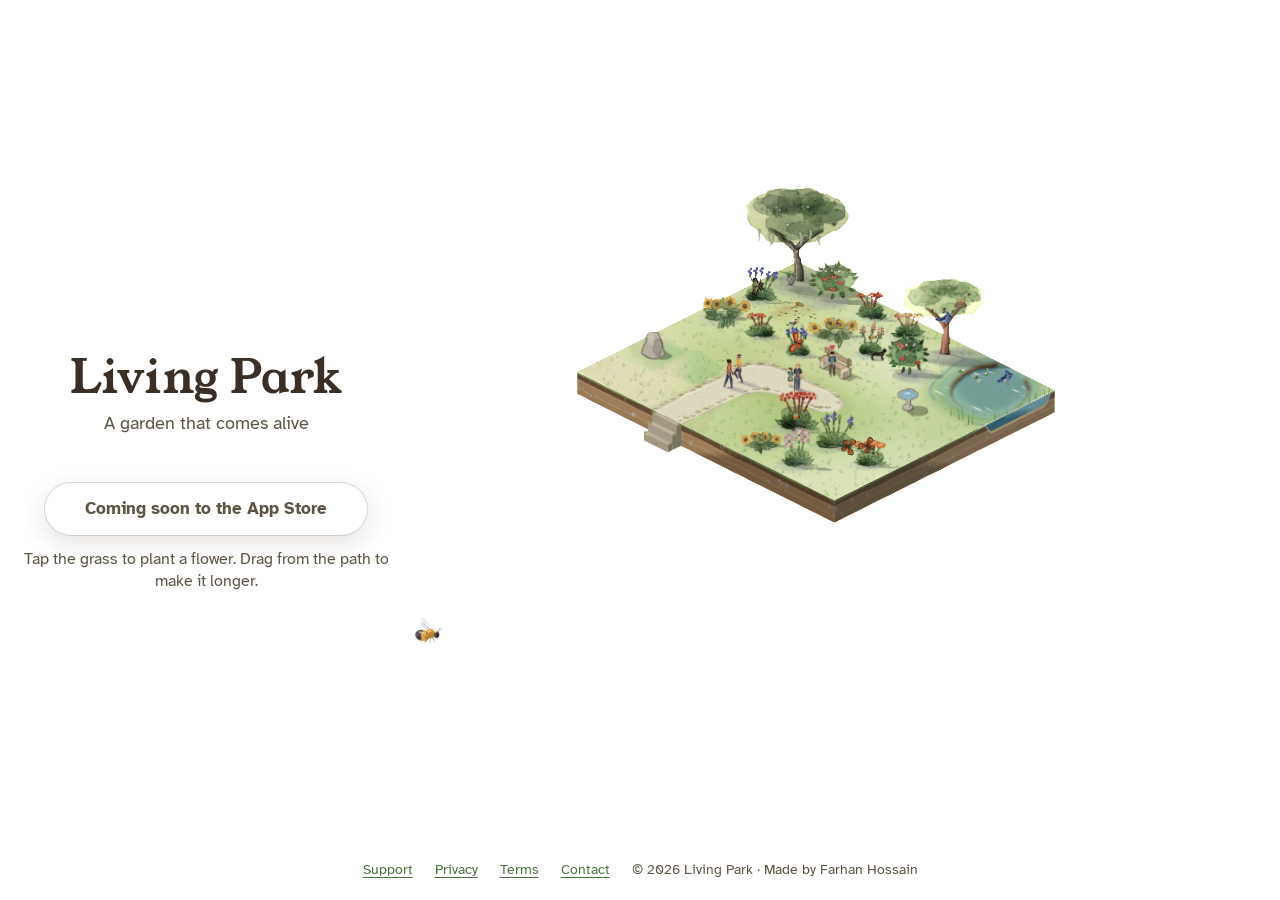
==== index.html @ 4be5c209 "Living Park site: the living title garden, support, privacy and terms The home page is the game's ow" ====
<!doctype html>
<html lang="en">
  <head>
    <meta charset="utf-8" />
    <meta name="viewport" content="width=device-width, initial-scale=1, viewport-fit=cover, user-scalable=no" />
    <meta name="theme-color" content="#FFFFFF" />
    <meta name="color-scheme" content="light" />
    <title>Living Park</title>
    <meta name="description" content="A calm watercolour garden you build and watch come alive. Plant native flowers, give bees a home, and birds, butterflies and people find your park." />
    <style>
      /* Fonts are bundled with the app so it works offline. Both are SIL Open Font License. */
      @font-face {
        font-family: 'Young Serif';
        src: url('./fonts/YoungSerif-Regular.woff2') format('woff2');
        font-weight: 400;
        font-display: block;
      }
      @font-face {
        font-family: 'Atkinson Hyperlegible';
        src: url('./fonts/AtkinsonHyperlegible-Regular.woff2') format('woff2');
        font-weight: 400;
        font-display: block;
      }
      @font-face {
        font-family: 'Atkinson Hyperlegible';
        src: url('./fonts/AtkinsonHyperlegible-Bold.woff2') format('woff2');
        font-weight: 700;
        font-display: block;
      }
      html, body { margin: 0; background: #FFFFFF; }
    </style>
    <script type="module" crossorigin src="./assets/index-B6TNpZ3j.js"></script>
    <link rel="stylesheet" crossorigin href="./assets/index-CTS4AH2I.css">
  <link rel="icon" href="assets/favicon.png" />
    <link rel="apple-touch-icon" href="assets/apple-touch-icon.png" />
    <link rel="canonical" href="https://livingpark.app/" />
    <meta property="og:title" content="Living Park" />
    <meta property="og:description" content="A calm watercolour garden you build and watch come alive." />
    <meta property="og:image" content="https://livingpark.app/assets/icon-512.png" />
    </head>
  <body>
    <div id="app">
      <header id="topbar"></header>
      <div id="row2">
        <button id="ribbon" type="button" aria-label="Goals"></button>
      </div>
      <main id="stage">
        <div id="board"></div>
        <div id="overlay" aria-hidden="true"></div>
      </main>
      <div id="note" role="status" aria-live="polite"></div>
      <nav id="tray" aria-label="Things to place">
        <button id="tray-fold" type="button" aria-label="Hide the tray"></button>
        <div id="tray-body"></div>
      </nav>
      <button id="bar-tab" class="fold-tab" type="button"></button>
      <button id="tray-tab" class="fold-tab" type="button"></button>
    </div>
    <div id="layer"></div>
  </body>
</html>
---- assets/index-CTS4AH2I.css ----
:root{--ts: 1;--ts-tight: 1;--ts-tray: 1;--tray-h: calc(116px + 46px * var(--ts-tray));--page: #F3ECDC;--card: #FBF7EE;--text: #2A2820;--muted: #5C5544;--line: #DCCFB5;--ink: #3A2F25;--good: #C98A12;--help: #A8434F;--info: #4A7240;--accent: #4A7240;--accent-soft: #E6E7CB;--coin: #D9A12B;--paper-tile: none;--display: "Young Serif", Georgia, serif;--body: "Atkinson Hyperlegible", system-ui, sans-serif;--safe-top: env(safe-area-inset-top, 0px);--safe-bottom: env(safe-area-inset-bottom, 0px);--safe-left: env(safe-area-inset-left, 0px);--safe-right: env(safe-area-inset-right, 0px);--tile: 40px;--park-top: calc(var(--safe-top) + 92px);--park-bottom: calc(var(--tray-h) + var(--safe-bottom));--park-left: var(--safe-left);--park-right: var(--safe-right)}body.tray-folded{--park-bottom: calc(max(var(--safe-bottom), 20px) + 56px) }*{box-sizing:border-box;-webkit-tap-highlight-color:transparent}html,body{height:100%;overflow:hidden;overscroll-behavior:none;background:var(--page) var(--paper-tile) repeat;color:var(--text);font-family:var(--body);font-size:calc(15px * var(--ts));line-height:1.35;-webkit-user-select:none;user-select:none;-webkit-text-size-adjust:100%}button{font:inherit;color:inherit;background:none;border:0;padding:0;cursor:pointer}button:focus-visible,a:focus-visible{outline:3px solid var(--accent);outline-offset:2px;border-radius:10px}body:not(.keys) :focus-visible{outline:none}body:not(.keys) .splash-begin:focus-visible{box-shadow:inset 0 0 0 1.25px #3a2f2566}#app{height:100%;display:flex;flex-direction:column;padding-top:var(--safe-top);pointer-events:none}#topbar,#row2,#tray{position:relative;z-index:1;pointer-events:auto}#row2{pointer-events:none}#row2>*{pointer-events:auto}#note{z-index:2}:where(#topbar *){transition:color 1.6s ease}body.dim-sky #topbar{--text: #F6F0E0;--muted: #DCD4C0;--accent: #B5D296;color:var(--text);text-shadow:0 1px 8px rgba(18,22,46,.6)}body.dim-sky #topbar svg{filter:drop-shadow(0 1px 4px rgba(18,22,46,.55))}body.dim-sky #topbar .season-bar{background:#ffffff29;box-shadow:inset 0 0 0 .75px #ffffff80}body.dim-sky #topbar .season-bar span{background:linear-gradient(180deg,#cfe3b5,#a6c886)}#topbar{flex:0 0 48px;height:48px;display:flex;align-items:center;gap:4px;padding:0 10px 0 2px}.icon-btn{width:44px;height:44px;flex:0 0 44px;display:grid;place-items:center;border-radius:12px;color:var(--text)}.icon-btn svg{width:22px;height:22px}.menu-btn{position:relative}.menu-btn .badge{position:absolute;top:9px;right:9px;width:9px;height:9px;border-radius:50%;background:var(--good);display:none}.menu-btn.has-news .badge{display:block}.title-block{flex:1 1 auto;min-width:0;min-height:44px;display:flex;flex-direction:column;justify-content:center;align-items:stretch;gap:1px;padding:0 6px;border-radius:10px;text-align:left}.title-block .place-name{display:block}.title-block .place-name:after{content:" ▾";font-size:calc(11px * var(--ts-tight));color:var(--muted)}.speeds,.purse{--text: #2A2820;--muted: #5C5544;--accent: #4A7240;flex:0 0 auto;display:flex;align-items:center;height:36px;border-radius:18px;color:var(--text);text-shadow:none;background:var(--card) var(--paper-tile) repeat;box-shadow:0 0 0 1px #3a2f2524,0 2px 8px #46341e14}body.dim-sky #topbar :is(.speeds,.purse) svg{filter:none}.purse{gap:2px;padding:0 2px 0 9px}.life-chip{flex:0 0 auto;position:relative;display:flex;align-items:center;gap:3px;height:36px;min-width:40px;padding:0 9px 0 6px;border-radius:18px;font-weight:700;font-size:calc(15px * var(--ts-tight));font-variant-numeric:tabular-nums}.life-chip:before{content:"";position:absolute;inset:-4px 0}.life-chip svg{width:15px;height:15px;color:var(--accent)}.life-chip i{position:absolute;left:6px;bottom:6px;height:2px;max-width:calc(100% - 15px);border-radius:1px;background:var(--accent);transition:width .4s}.life-chip span{display:inline-block}#lens-bar{position:fixed;left:calc(var(--park-left) + 12px);right:calc(var(--park-right) + 12px);bottom:calc(var(--park-bottom) + 8px);z-index:2;padding:8px 8px 8px 10px;border-radius:14px;background:#fbf7eef5 var(--paper-tile) repeat;box-shadow:0 0 0 1px #3a2f2529,0 4px 14px #46341e1f;pointer-events:auto}#lens-bar[hidden]{display:none}#lens-bar p{margin:6px 2px 0;font-size:calc(14px * var(--ts))}.lens-chips{display:flex;align-items:center;gap:6px}.lens-chip{min-height:36px;padding:0 12px;border-radius:18px;font-weight:700;font-size:calc(14.5px * var(--ts));box-shadow:inset 0 0 0 1px #3a2f252e;position:relative}.lens-chip:before{content:"";position:absolute;inset:-4px 0}.lens-chip[aria-checked=true].bees{background:#6fae4a;color:#10200a}.lens-chip[aria-checked=true].water{background:#9cc4e6;color:#0e2238}.lens-chip[aria-checked=true].shelter{background:#e9c26a;color:#2e1f04}.lens-close{margin-left:auto;width:36px;height:36px;flex:0 0 36px;position:relative}.lens-close:before{content:"";position:absolute;inset:-4px}.lens-close svg{width:16px;height:16px}.place-name{font-family:var(--display);font-size:calc(14px * var(--ts-tight));letter-spacing:-.01em;line-height:1.15;white-space:nowrap;overflow:hidden;text-overflow:ellipsis}.season-line{display:flex;align-items:center;gap:6px;font-size:calc(13.5px * var(--ts-tight));color:var(--muted);white-space:nowrap}.season-bar{flex:1 1 auto;max-width:64px;height:5px;border-radius:3px;background:#3a2f251a;box-shadow:inset 0 0 0 .75px #3a2f2559;overflow:hidden}.season-bar span{display:block;height:100%;width:100%;transform-origin:left center;transform:scaleX(0);border-radius:3px;background:linear-gradient(180deg,#7FA066,var(--accent))}.coins{flex:0 0 auto;display:flex;align-items:center;gap:4px;padding-right:4px;font-weight:700;font-size:calc(15px * var(--ts-tight));font-variant-numeric:tabular-nums}.coin{width:16px;height:16px;border-radius:50% 47% 52% 49%;background:radial-gradient(circle at 36% 34%,#F6DC8E 0 24%,var(--coin) 34% 60%,#A97512 78%);box-shadow:inset 0 0 0 .75px #5a3c0a73;flex:0 0 auto}#row2{flex:0 0 44px;display:flex;align-items:center;gap:6px;margin:0 10px}.speeds{gap:0;padding:0 2px;margin-left:auto}.speeds .icon-btn{width:38px;height:36px;flex:0 0 38px;border-radius:18px;color:var(--muted);position:relative}.speeds .icon-btn:before{content:"";position:absolute;inset:-4px 0}.speeds .icon-btn svg{width:15px;height:15px}.speeds .icon-btn[aria-pressed=true]{background:var(--pool) center / 100% 120% no-repeat;color:var(--accent)}.watch-btn{flex:0 0 40px;width:40px;height:36px;display:grid;place-items:center;border-radius:18px;color:#5a4206;background:#f6e7b8 var(--paper-tile) repeat;box-shadow:0 0 0 1px #9a701273,0 3px 10px #46341e1a;position:relative}.watch-btn:before{content:"";position:absolute;inset:-4px -2px}.watch-btn[hidden]{display:none}.watch-btn svg{width:16px;height:16px}.welcome-layer{position:fixed;inset:0;display:grid;place-items:center;padding:20px;z-index:20}.welcome-layer .backdrop{position:absolute;inset:0;background:#3a2f2559}.welcome{position:relative;width:min(340px,100%);padding:22px 22px 18px;text-align:center;background:var(--card) var(--paper-tile) repeat;border-radius:22px;box-shadow:0 0 0 1.25px #3a2f2580,0 0 0 6px var(--card),0 0 0 6.75px #3a2f254d,0 12px 40px #46341e4d;animation:card-up .26s cubic-bezier(.32,.72,0,1)}.welcome .skip{position:absolute;top:4px;right:6px;min-height:44px;min-width:44px;padding:0 12px;color:var(--muted);font-weight:700;font-size:calc(14.5px * var(--ts))}.welcome-pics{display:flex;justify-content:center;gap:10px;margin:10px 0 14px}.welcome-pic{width:76px;height:76px;display:grid;place-items:center;background:var(--accent-soft);border-radius:48% 52% 46% 54%/54% 46%}.welcome-pic img{width:62px;height:62px}.welcome h2{margin:0 0 6px;font-family:var(--display);font-weight:400;font-size:calc(24px * var(--ts))}.welcome p{margin:0 4px 16px;font-size:calc(16.5px * var(--ts));line-height:1.4}.welcome-dots{display:flex;justify-content:center;gap:6px;margin-bottom:14px}.welcome-dots i{width:7px;height:7px;border-radius:50%;background:#3a2f2533}.welcome-dots i.on{background:var(--accent)}.welcome .next{width:100%;min-height:48px;font-size:calc(17px * var(--ts))}body.looking #note,body.lens-open #note{opacity:0!important}.closing .sheet,.look-card.closing,.closing .welcome{animation:card-down .18s cubic-bezier(.25,.8,.4,1) forwards}.closing .backdrop,.closing.welcome-layer .backdrop{animation:fade-away .18s ease-out forwards}@keyframes card-down{to{opacity:0;transform:translateY(18px)}}@keyframes fade-away{to{opacity:0}}.welcome-layer .backdrop{animation:fade-in .3s ease-out}body.calm .closing .sheet,body.calm .look-card.closing,body.calm .closing .welcome{animation:fade-away .2s forwards}.pack-pop{width:min(380px,100%)}.pack-pop .packs{margin:4px 0 6px}.pack-pop .pack{text-align:left;cursor:pointer;transition:transform .18s cubic-bezier(.2,.8,.2,1),box-shadow .18s ease,opacity .18s ease}.pack-pop .pack{animation:pack-wake .45s ease-in}@keyframes pack-wake{0%{opacity:.6}}.pack-layer.taken .pack[aria-pressed=false]{opacity:.4}.pack-layer .pack[aria-pressed=true]{box-shadow:0 0 0 3px var(--accent),0 6px 20px #4a724040;transform:translateY(-4px) scale(1.03)}.pack-pop .later{position:static;margin-top:4px}.goal-stamp{position:fixed;inset:0;display:grid;place-items:center;pointer-events:none!important;z-index:9}.stamp-ring{width:168px;height:168px;border-radius:50%;display:flex;flex-direction:column;align-items:center;justify-content:center;gap:2px;padding:18px;text-align:center;color:#a8434f;background:#fbf7eed1;box-shadow:inset 0 0 0 3px #a8434fcc,inset 0 0 0 7px #fbf7eed1,inset 0 0 0 8.5px #a8434f8c,0 8px 26px #46341e2e;transform:rotate(-8deg);animation:stamp-in .5s cubic-bezier(.2,1.4,.4,1) both}.stamp-ring b{font-family:var(--display);font-weight:400;font-size:calc(22px * var(--ts-tight));letter-spacing:.02em}.stamp-name{font-size:calc(14px * var(--ts-tight));font-weight:700;color:var(--text);line-height:1.2}.stamp-leaf svg{width:22px;height:22px}.goal-stamp.closing .stamp-ring{animation:stamp-out .24s ease-in forwards}@keyframes stamp-in{0%{opacity:0;transform:rotate(-8deg) scale(1.6)}60%{opacity:1}}@keyframes stamp-out{to{opacity:0;transform:rotate(-8deg) translateY(-14px) scale(.96)}}body.calm .stamp-ring{animation:fade-in .3s both}#undo{position:fixed;right:calc(var(--park-right) + 12px);bottom:calc(var(--park-bottom) + 62px);z-index:3;display:flex;align-items:center;gap:6px;min-height:40px;padding:0 14px 0 11px;border-radius:20px;font-size:calc(14.5px * var(--ts-tight));font-weight:700;color:var(--text);background:var(--card) var(--paper-tile) repeat;box-shadow:0 0 0 1px #3a2f2533,0 4px 14px #46341e24;opacity:0;visibility:hidden;transform:translateY(6px);pointer-events:none;transition:opacity .18s ease-out,transform .22s cubic-bezier(.2,.8,.2,1),visibility 0s linear .22s}#undo svg{width:17px;height:17px;color:var(--accent)}#undo:before{content:"";position:absolute;inset:-2px 0}#undo.on{opacity:1;visibility:visible;transform:none;pointer-events:auto;transition:opacity .18s ease-out,transform .22s cubic-bezier(.2,.8,.2,1),bottom .25s cubic-bezier(.2,.8,.2,1)}body.painting #undo,body.coaching:not(.coach-tools) #undo{display:none}body.lens-open #undo{bottom:calc(var(--park-bottom) + var(--lens-h, 80px) + 16px)}body.looking #undo.on{opacity:0;pointer-events:none}body.calm #undo.on{transition:opacity .18s ease-out}#park-access{position:fixed;inset:0;z-index:0;pointer-events:none}.tile-access{position:absolute;left:0;top:0;padding:0;border:0;background:none;opacity:0;pointer-events:none}#park-access.on .tile-access{pointer-events:auto}#splash{position:fixed;inset:0;z-index:40;overflow:hidden;touch-action:none;-webkit-user-select:none;user-select:none}.splash-veil{position:absolute;inset:0;background:#f8f1e2;transition:opacity 1.4s ease .15s}#splash.ready .splash-veil{opacity:0}.splash-title{position:absolute;left:0;right:0;text-align:center;color:#3a2f25;opacity:0;transform:translateY(6px);transition:opacity .9s ease,transform 1.1s cubic-bezier(.2,.8,.2,1);pointer-events:none}#splash.shown .splash-title{opacity:1;transform:none}.splash-title h1{margin:0;font-family:var(--display);font-weight:400;font-size:var(--name);line-height:1.1;letter-spacing:.005em;text-shadow:0 0 22px rgba(248,241,226,.95),0 0 6px rgba(248,241,226,.8)}.splash-title p{margin:calc(var(--sub) * .55) 0 0;font-family:var(--body);font-size:var(--sub);line-height:1.2;color:#5c5544;text-shadow:0 0 14px rgba(248,241,226,.95),0 0 4px rgba(248,241,226,.9)}.splash-begin{position:absolute;left:50%;white-space:nowrap;min-width:168px;min-height:52px;padding:0 40px;border-radius:26px;background:#fbf7eef0;box-shadow:0 0 0 1px #3a2f2529,0 8px 22px #46341e29;font-family:var(--body);font-weight:700;font-size:17px;color:#2a2820;opacity:0;transform:translate(-50%,8px);pointer-events:none;transition:opacity .7s ease .6s,transform .9s cubic-bezier(.2,.8,.2,1) .6s}.splash-begin.on{opacity:1;transform:translate(-50%);pointer-events:auto}.splash-begin:active{background:var(--accent-soft)}#splash.leaving{pointer-events:none}html.site,body.site,#splash.site .splash-veil{background:#fff}#splash.site .splash-title h1{text-shadow:0 0 22px rgba(255,255,255,.95),0 0 6px rgba(255,255,255,.8)}#splash.site .splash-title p,#splash.site .site-try{text-shadow:0 0 12px rgba(255,255,255,.95)}#splash.site .splash-begin{background:#fff;box-shadow:0 0 0 1px #3a2f2529,0 8px 24px #46341e24}.site-try{position:absolute;margin:0;text-align:center;font-family:var(--body);font-size:16px;color:#5c5544;text-shadow:0 0 12px rgba(248,241,226,.95);opacity:0;transition:opacity .9s ease 1.2s;pointer-events:none}#splash.ready .site-try{opacity:1}#splash .site-try.done{opacity:0;transition:opacity 1.2s ease}#splash.site .splash-begin[aria-disabled=true]{cursor:default;color:#5c5544}.site-foot{position:absolute;left:0;right:0;bottom:0;display:flex;justify-content:center;flex-wrap:wrap;gap:6px 22px;padding:10px 16px calc(14px + env(safe-area-inset-bottom,0px));font-family:var(--body);font-size:14px;color:#5c5544;opacity:0;transition:opacity .9s ease .8s}#splash.ready .site-foot{opacity:1}.site-foot a{color:#4a7240;text-underline-offset:3px;min-height:32px;display:inline-flex;align-items:center}.site-foot span{display:inline-flex;align-items:center;min-height:32px}.page-life{position:absolute;inset:0;pointer-events:none;overflow:hidden;z-index:3}.page-bee,.page-bird{position:absolute;left:0;top:0;will-change:transform}.page-bee img,.page-bird img{position:absolute;left:0;top:0}.page-bee .wings{animation:bee-buzz .05s steps(2) infinite alternate;transform-origin:50% 55%}@keyframes bee-buzz{0%{opacity:.95;transform:scaleY(1)}to{opacity:.55;transform:scaleY(.55)}}.page-bird .legs{transition:opacity .2s ease}.flower-bed{position:absolute;pointer-events:none}.flower-bed .bed-flower{position:absolute;pointer-events:none;opacity:0;transform:translateY(var(--rise)) rotate(var(--lean));animation:bed-rise .7s cubic-bezier(.2,.8,.25,1) forwards,bed-sway 3.2s ease-in-out infinite alternate}.flower-bed.folding .bed-flower{animation:bed-sink .5s ease-in forwards;animation-delay:0s!important}@keyframes bed-rise{0%{opacity:0;transform:translateY(var(--rise)) rotate(var(--lean))}35%{opacity:1}to{opacity:1;transform:translateY(0) rotate(var(--lean))}}@keyframes bed-sway{0%{rotate:-1.5deg}to{rotate:1.5deg}}@keyframes bed-sink{0%{opacity:1;transform:translateY(0) rotate(var(--lean))}to{opacity:0;transform:translateY(var(--rise)) rotate(var(--lean))}}#splash.leaving .splash-title,#splash.leaving .splash-begin{opacity:0;transform:translateY(-12px);transition:opacity .5s ease,transform .7s ease}#splash.leaving .splash-begin{transform:translate(-50%,-12px)}#splash.calm *,#splash.leaving.calm *{transform:none!important;transition:opacity .4s ease!important}.splash-begin:focus-visible{outline:none;box-shadow:inset 0 0 0 1.25px #3a2f2566,0 0 0 3px var(--accent-soft)}body.titling #topbar,body.titling #row2,body.titling #tray,body.titling #note,body.titling .fold-tab,body.titling #lens-bar,body.titling #undo{visibility:hidden}body.opening #topbar,body.opening #row2{opacity:0;transform:translateY(-10px)}body.opening #tray{opacity:0;transform:translateY(24px)}body.opening #note{opacity:0}body.opened #topbar,body.opened #row2,body.opened #tray{transition:opacity .5s ease-out,transform .6s cubic-bezier(.2,.8,.2,1)}.coach{position:fixed;left:calc(var(--park-left) + 12px);right:calc(var(--park-right) + 12px);bottom:calc(var(--park-bottom) + 10px);max-width:460px;margin:0 auto;z-index:12;padding:10px 14px 12px;background:var(--card) var(--paper-tile) repeat;border-radius:16px;box-shadow:0 0 0 1.25px #3a2f2573,0 0 0 5px var(--card),0 0 0 5.75px #3a2f2538,0 8px 26px #46341e38}.coach.coach-pop{animation:coach-pop .32s ease-out}@keyframes coach-pop{0%{transform:translateY(8px) scale(.97);opacity:.4}to{transform:none;opacity:1}}.coach-top{display:flex;align-items:center;justify-content:space-between;margin-bottom:2px}.coach-parts{display:flex;align-items:center;gap:5px;min-height:16px}.coach-parts i{width:7px;height:7px;border-radius:50%;background:#3a2f2533;transition:background .3s ease}.coach-parts i.on{background:var(--accent)}.coach-skip{position:relative;min-height:32px;min-width:44px;margin:-6px -8px -6px 0;padding:0 8px;font-size:calc(14.5px * var(--ts));font-weight:700;color:var(--muted)}.coach-skip:before{content:"";position:absolute;inset:-6px 0}.coach-text{margin:0;font-size:calc(16.5px * var(--ts));line-height:1.35;color:var(--text)}.coach-next{width:100%;margin-top:10px;min-height:44px;font-size:calc(16px * var(--ts))}.coach-next[hidden]{display:none}.coach-next.waiting{visibility:hidden}body.coaching #note{opacity:0!important}.coach-ring,.coach-arrow{position:fixed;left:0;top:0;z-index:11;pointer-events:none!important}.coach-ring{border-radius:14px;box-shadow:0 0 0 3px var(--coin),0 0 0 7px #d9a12b47;animation:coach-glow 1.4s ease-in-out infinite;transition:transform .3s cubic-bezier(.2,.8,.2,1),width .3s cubic-bezier(.2,.8,.2,1),height .3s cubic-bezier(.2,.8,.2,1),border-radius .3s cubic-bezier(.2,.8,.2,1)}.coach-arrow{transition:transform .3s cubic-bezier(.2,.8,.2,1)}.coach-ring.tracking,.coach-arrow.tracking{transition:none}.coach-ring.round{border-radius:50%;background:#ffecaa47}.coach-ring[hidden],.coach-arrow[hidden]{display:none}.coach-arrow{width:28px;height:30px}.coach-arrow svg{width:28px;height:30px;fill:var(--coin);stroke:#7a5410;stroke-width:1.2;stroke-linejoin:round;animation:coach-bob 1s ease-in-out infinite}@keyframes coach-glow{50%{box-shadow:0 0 0 3px var(--coin),0 0 0 11px #d9a12b1f}}@keyframes coach-bob{50%{transform:translateY(-6px)}}body.calm .coach-ring,body.calm .coach-arrow svg,body.calm .coach.coach-pop{animation:none}#ribbon{flex:0 1 auto;min-width:0;width:max-content;max-width:100%;height:44px;border:solid transparent;border-width:4px 0;margin:0;padding:0 14px 0 9px;display:flex;align-items:center;gap:8px;position:relative;isolation:isolate;background:none;font-size:calc(14.5px * var(--ts-tight));text-align:left}#ribbon:before{content:"";position:absolute;inset:0;z-index:-1;border-radius:18px;background:var(--card) var(--paper-tile) repeat;box-shadow:0 0 0 1px #3a2f2524,0 3px 12px #46341e1f}#ribbon[hidden]{display:flex;visibility:hidden}.ribbon-kind{flex:0 0 22px;height:22px;display:grid;place-items:center;color:var(--accent)}#ribbon .ribbon-kind{margin:0;padding:0;background:none;box-shadow:none;border-radius:0}.ribbon-kind.weed,.ribbon-kind.weather{color:var(--help)}.ribbon-kind.event{color:var(--coin)}.ribbon-kind svg{width:17px;height:17px}.ribbon-text{flex:1 1 auto;min-width:0;white-space:nowrap;overflow:hidden;text-overflow:ellipsis}.ribbon-text b{color:var(--accent);margin-right:2px}.ribbon-text.tight b{display:none}.ribbon-text.tighter{font-size:.9em;letter-spacing:-.01em}.ribbon-text.two-lines{white-space:normal;font-size:.87em;line-height:1.08;text-overflow:clip}.ribbon-count{flex:0 0 auto;color:var(--muted);font-weight:700;font-variant-numeric:tabular-nums;display:flex;align-items:center;gap:3px;transform-origin:right center}.ribbon-count .coin{width:11px;height:11px;margin-left:6px}.ribbon-bar{position:absolute;left:14px;right:14px;bottom:3px;height:2px;border-radius:1px;background:#3a2f251a}.ribbon-bar span{display:block;height:100%;border-radius:1px;background:var(--accent);transition:width .4s}.ribbon-dots{position:absolute;right:14px;top:3px;display:flex;gap:3px}.ribbon-dots i{width:4px;height:4px;border-radius:50%;background:#3a2f2533}.ribbon-dots i.on{background:var(--accent)}.ribbon-badge{flex:0 0 20px;width:20px;height:20px;margin-left:-2px;display:grid;place-items:center;border-radius:50%;color:#5a4206;background:#f6e7b8;box-shadow:inset 0 0 0 1px #9a701273}.ribbon-badge:empty{display:none}.ribbon-badge.weather{color:var(--help);background:#f6dcdc;box-shadow:inset 0 0 0 1px #a8434f66}.ribbon-badge svg{width:12px;height:12px}#stage{flex:1 1 auto;min-height:0;position:relative;display:grid;place-items:center}#board{position:fixed;inset:0;z-index:0;line-height:0;pointer-events:auto}#board canvas{display:block;touch-action:none}#overlay{position:fixed;inset:0;pointer-events:none;z-index:5}.bubble{position:absolute;left:0;top:0;translate:-50% calc(-100% - 10px);max-width:190px;width:max-content;padding:8px 11px;background:var(--card);color:var(--text);border-radius:14px 13px 15px 12px;font-size:calc(14px * var(--ts));line-height:1.3;box-shadow:0 0 0 1px #3a2f254d,0 3px 12px #46341e2e;animation:bubble-in .18s ease-out}.bubble:after{content:"";position:absolute;left:50%;bottom:-6px;width:12px;height:12px;background:var(--card);transform:translate(-50%) rotate(45deg);border-radius:2px;box-shadow:1px 1px #3a2f254d}.coin-pop{position:absolute;transform:translate(-50%,-100%);display:flex;align-items:center;gap:4px;padding:3px 8px 3px 4px;border-radius:999px;background:var(--card);font-weight:700;font-size:calc(14px * var(--ts-tight));color:var(--text);box-shadow:0 0 0 1px #3a2f2540,0 2px 8px #46341e29;animation:coin-rise 1.4s ease-out forwards}.coin-pop.big{font-size:calc(17px * var(--ts-tight));padding:4px 10px}@keyframes bubble-in{0%{opacity:0;translate:-50% calc(-100% - 4px)}}.coin-fly{position:absolute;width:15px;height:15px;margin:-7.5px 0 0 -7.5px;pointer-events:none;z-index:6;box-shadow:inset 0 0 0 .75px #5a3c0a73,0 2px 5px #5a3c0a40}@keyframes coin-rise{0%{opacity:0;transform:translate(-50%,-100%)}15%{opacity:1}80%{opacity:1}to{opacity:0;transform:translate(-50%,calc(-100% - 26px))}}#note{position:fixed;left:calc(var(--park-left) + 12px);right:calc(var(--park-right) + 12px);bottom:calc(var(--park-bottom) + 10px);display:flex;align-items:center;gap:10px;padding:9px 14px;font-size:calc(14.5px * var(--ts));line-height:1.3;background:#fbf7eef0 var(--paper-tile) repeat;border-radius:14px;box-shadow:0 0 0 1px #3a2f2524,0 4px 14px #46341e1f;pointer-events:none!important;opacity:0;transform:translateY(6px);transition:opacity .35s ease,transform .35s ease}#note.shown{opacity:1;transform:none}#note:empty{display:none}#note .dot{width:11px;height:10px;border-radius:55% 45% 52% 48%/50% 56% 44% 50%;flex:0 0 11px;box-shadow:inset -1px -1px #0000001f}.dot.good{background:var(--good)}.dot.help{background:var(--help)}.dot.info{background:var(--info)}#note .dot,#note .text{animation:note-in .25s ease-out}@keyframes note-in{0%{opacity:.35;transform:translateY(3px)}}.float-pop{position:absolute;transform:translate(-50%,-100%);padding:4px 10px;border-radius:999px;background:var(--card);font-weight:700;font-size:calc(14px * var(--ts-tight));color:var(--text);white-space:nowrap;box-shadow:0 0 0 1px #3a2f2538,0 2px 8px #46341e29;animation:float-rise 2.2s ease-out forwards}.float-pop.say{white-space:normal;width:max-content;max-width:min(220px,calc(100vw - 32px));text-align:center;line-height:1.25;padding:6px 12px;border-radius:14px 13px 15px 12px}.float-pop.why{display:flex;align-items:center;gap:6px;padding-left:9px}.float-pop.why:before{content:"";width:8px;height:8px;flex:0 0 8px;border-radius:50%;background:var(--help)}@keyframes float-rise{0%{opacity:0;transform:translate(-50%,calc(-100% + 6px))}15%{opacity:1;transform:translate(-50%,-100%)}75%{opacity:1}to{opacity:0;transform:translate(-50%,calc(-100% - 22px))}}.spot{position:absolute;left:0;top:0;width:14px;height:14px;margin:-7px 0 0 -7px;animation:spot-in .3s ease-out backwards;transition:opacity .15s ease-out,scale .15s ease-out}.spot.going{opacity:0;scale:.6}.spot:before{content:"";position:absolute;inset:0;border-radius:50%;background:radial-gradient(circle,#f2c14e 0 35%,#f2c14e73 55%,#f2c14e00 72%);animation:spot-breathe 2.4s ease-in-out .4s infinite}@keyframes spot-in{0%{opacity:0;scale:.4}}.spot-words{position:absolute;left:50%;bottom:16px;transform:translate(-50%);padding:2px 8px;border-radius:999px;background:#fbf7eef2;box-shadow:0 0 0 1px #9a701273;font-size:calc(13.5px * var(--ts-tight));font-weight:700;color:#5a4206;white-space:nowrap;animation:none}@keyframes spot-breathe{50%{transform:scale(1.35)}}.flash-ring{position:absolute;transform:translate(-50%,-50%);border-radius:50%;box-shadow:0 0 0 3px #a8434fbf;animation:ring-pulse 1s ease-in-out 3}@keyframes ring-pulse{0%,to{opacity:.2;transform:translate(-50%,-50%) scale(.85)}50%{opacity:1;transform:translate(-50%,-50%) scale(1)}}#tray-fold{position:absolute;z-index:2;left:50%;top:0;width:120px;height:12px;margin-left:-60px;touch-action:none}#tray-fold:after{content:"";position:absolute;left:50%;top:5px;width:38px;height:5px;margin-left:-19px;border-radius:3px;background:#3a2f2542}#tray-fold:before{content:"";position:absolute;inset:-32px 0 -2px}#tray-body{flex:1 1 auto;min-height:0;display:flex}.tabs{touch-action:none}.items{touch-action:pan-x}body.bar-folded #topbar,body.bar-folded #row2{transform:translateY(calc(-1 * (var(--safe-top) + 96px)));opacity:0;pointer-events:none}body.tray-folded #tray{transform:translateY(100%);opacity:0;pointer-events:none}.fold-tab{position:fixed;left:50%;z-index:3;display:flex;align-items:center;gap:6px;min-height:40px;max-width:calc(100vw - 32px);padding:0 14px 0 11px;pointer-events:auto;white-space:nowrap;background:#fbf7eef2 var(--paper-tile) repeat;border-radius:999px;box-shadow:0 0 0 1px #3a2f2533,0 3px 12px #46341e24;font-size:calc(13.5px * var(--ts-tight));font-weight:700;color:var(--text);touch-action:none;opacity:0;visibility:hidden;transition:opacity .3s ease,transform .3s ease,visibility 0s linear .3s}.fold-tab:before{content:"";position:absolute;inset:-4px -2px}.fold-tab svg{width:17px;height:17px;flex:0 0 auto;color:var(--muted)}.fold-tab img{width:26px;height:26px;object-fit:contain;margin:-3px 0}.fold-tab .coin{width:12px;height:12px;margin-left:6px}#bar-tab{top:calc(max(var(--safe-top),24px) + 6px);transform:translate(-50%,-8px)}#tray-tab{bottom:calc(max(var(--safe-bottom),20px) + 12px);transform:translate(-50%,8px)}body.bar-folded #bar-tab,body.tray-folded #tray-tab{opacity:1;visibility:visible;transform:translate(-50%);transition:opacity .3s ease .1s,transform .3s cubic-bezier(.2,.8,.2,1),visibility 0s}#tray{flex:0 0 calc(var(--tray-h) + var(--safe-bottom));height:calc(var(--tray-h) + var(--safe-bottom));padding:10px 0 var(--safe-bottom);display:flex;flex-direction:column;background:var(--card) var(--paper-tile) repeat;border-radius:22px 22px 0 0;box-shadow:0 -1px #3a2f251a,0 -6px 22px #46341e1f}:root{--pool: url("data:image/svg+xml,%3Csvg xmlns='http://www.w3.org/2000/svg' viewBox='0 0 100 100'%3E%3Cfilter id='b' x='-20%25' y='-20%25' width='140%25' height='140%25'%3E%3CfeGaussianBlur stdDeviation='3.2'/%3E%3C/filter%3E%3Cg filter='url(%23b)'%3E%3Cpath d='M20 30C28 14 50 10 68 14s26 18 24 36-12 32-34 36-38-8-42-26 0-22 4-30z' fill='%23C9D7A4' fill-opacity='0.85'/%3E%3Cpath d='M34 34c8-8 24-9 32-2s8 22-2 28-26 4-31-4-4-16 1-22z' fill='%23E4EBCB' fill-opacity='0.9'/%3E%3C/g%3E%3C/svg%3E");--wash: url("data:image/svg+xml,%3Csvg xmlns='http://www.w3.org/2000/svg' viewBox='0 0 100 100' preserveAspectRatio='none'%3E%3Cpath d='M8 22C14 8 34 5 52 6s38 3 41 18c3 14 2 38-1 52s-20 19-42 19S10 93 7 78 3 34 8 22z' fill='%23E2E5C4'/%3E%3Cpath d='M8 22C14 8 34 5 52 6s38 3 41 18c3 14 2 38-1 52s-20 19-42 19S10 93 7 78 3 34 8 22z' fill='none' stroke='%234A7240' stroke-width='2' vector-effect='non-scaling-stroke' stroke-opacity='0.8'/%3E%3C/svg%3E");--stroke: url("data:image/svg+xml,%3Csvg xmlns='http://www.w3.org/2000/svg' viewBox='0 0 100 8' preserveAspectRatio='none'%3E%3Cpath d='M2 5.2C20 2.6 46 2.2 70 2.9S94 4 98 4.4C90 6.4 64 6.9 40 6.6S10 6.1 2 5.2z' fill='%234A7240'/%3E%3C/svg%3E")}.item{position:relative}.item img,.item .glyph{position:relative;z-index:1;transition:transform .32s cubic-bezier(.3,1.6,.5,1),opacity .16s ease-out,background-color .16s ease-out,color .16s ease-out}.item .name,.item .meta{position:relative;z-index:1}.item:after{content:"";position:absolute;left:50%;top:-3px;width:72px;height:64px;margin-left:-36px;background:var(--pool) center / 100% 100% no-repeat;opacity:0;transform:scale(.55);transition:opacity .12s ease-out,transform .32s cubic-bezier(.3,1.5,.5,1);pointer-events:none}.item[aria-pressed=true]:after{opacity:1;transform:none}.item[aria-pressed=true] img{transform:translateY(-3px) scale(1.08)}.item[aria-pressed=true] .name{color:var(--accent)}body.calm .item img,body.calm .item .glyph,body.calm .item:after{transition:none}.shelf{flex:1 1 auto;min-width:0;min-height:0;display:flex;flex-direction:column}.tabs{flex:0 0 40px;display:flex;gap:2px;padding:0 8px;position:relative}.tab{flex:1 1 auto;min-height:40px;display:flex;align-items:center;justify-content:center;gap:5px;position:relative;font-size:calc(14px*min(var(--ts-tray),1.3));line-height:1.05;font-weight:700;color:var(--muted);border-bottom:3px solid transparent;white-space:nowrap;padding:0 4px}.tab:before{content:"";position:absolute;inset:-4px 0 0}.tab svg{width:16px;height:16px;flex:0 0 16px;stroke-width:2.4}#tray .tab span{white-space:normal;text-wrap:balance;text-align:left}.tab[aria-selected=true]{color:var(--text);background:var(--stroke) center bottom 3px / 78% 7px no-repeat}.tab[aria-selected=true] svg{color:var(--accent)}#tray .tab[aria-selected=true]{background:none}.tab-line{position:absolute;left:0;bottom:3px;width:100px;height:7px;background:var(--stroke) center / 100% 100% no-repeat;transform-origin:left center;pointer-events:none;transition:transform .24s cubic-bezier(.2,.8,.2,1)}.tab-line.still{transition:none}.items{flex:1 1 auto;display:flex;gap:2px;padding:6px 24px 4px 8px;overflow-x:auto;overflow-y:hidden;scrollbar-width:none;-webkit-overflow-scrolling:touch;scroll-snap-type:x proximity;scroll-padding-inline:8px 24px;-webkit-mask-image:linear-gradient(90deg,transparent 0,#000 8px,#000 calc(100% - 22px),transparent 100%);mask-image:linear-gradient(90deg,transparent 0,#000 8px,#000 calc(100% - 22px),transparent 100%)}.items::-webkit-scrollbar{display:none}.items.looking{gap:6px}.item{flex:0 0 calc(74px * var(--ts-tray));scroll-snap-align:start;min-height:44px;display:flex;flex-direction:column;align-items:center;justify-content:flex-start;gap:1px;padding:0 2px 2px;border-radius:14px;text-align:center}.item img{width:52px;height:52px;object-fit:contain;pointer-events:none}.item .glyph{width:52px;height:52px;display:grid;place-items:center;border-radius:48% 52% 46% 54%/54% 46%;background:var(--accent-soft);color:var(--accent)}.item .glyph svg{width:24px;height:24px}.item.tool[aria-pressed=true]:after{opacity:0}.item.tool[aria-pressed=true] .glyph{background-color:var(--accent);color:#fffdf7;transform:translateY(-3px)}.item.tool .name{margin-top:3px}.item.locked img{opacity:.38;filter:grayscale(.7)}.item.locked .name{color:var(--muted)}.item .meta .lock svg{width:10px;height:10px;vertical-align:-1px}.new-tag{position:absolute;z-index:2;top:0;right:4px;padding:1px 5px;border-radius:7px;font-size:calc(11px * var(--ts-tray));font-weight:700;color:#fffdf7;background:var(--help)}.item .name{font-size:calc(13px * var(--ts-tray));line-height:1.1;font-weight:700;color:var(--text);max-width:100%}.item .meta{font-size:calc(12.5px * var(--ts-tray));line-height:1.2;color:var(--muted);display:flex;align-items:center;gap:3px;white-space:nowrap}.item .meta .coin{width:10px;height:10px}#layer{position:fixed;inset:0;pointer-events:none;z-index:10}#layer>*{pointer-events:auto}.look-card{position:fixed;left:calc(var(--park-left) + 8px);right:calc(var(--park-right) + 8px);bottom:calc(var(--park-bottom) + 8px);max-width:480px;margin:0 auto;background:var(--card) var(--paper-tile) repeat;border-radius:16px;box-shadow:0 0 0 1px #3a2f2538,0 8px 30px #46341e38;padding:14px 16px 16px;animation:look-up .22s cubic-bezier(.2,.9,.3,1)}@keyframes card-up{0%{transform:translateY(36px);opacity:.4}}@keyframes look-up{0%{transform:translateY(24px);opacity:.4}}.card-head{display:flex;align-items:center;justify-content:space-between;gap:8px}.card-acts{display:flex;align-items:center;gap:6px;flex:0 0 auto}.card-acts .sit-btn{position:relative;min-height:36px;padding:6px 14px;font-size:calc(14.5px * var(--ts))}.card-acts .sit-btn:before{content:"";position:absolute;inset:-4px 0}.card-title{font-family:var(--display);font-size:calc(20px * var(--ts));line-height:1.2;margin:0;font-weight:400}.card-fact{margin:8px 0 0;font-size:calc(15px * var(--ts))}.card-status{display:flex;gap:10px;align-items:flex-start;margin-top:10px;padding-top:10px;border-top:1px solid var(--line);font-size:calc(15px * var(--ts))}.card-status .dot{width:10px;height:10px;border-radius:50%;flex:0 0 10px;margin-top:5px}.card-rules{display:grid;grid-template-columns:auto 1fr;gap:2px 10px;margin-top:8px;font-size:calc(14px * var(--ts));line-height:1.35}.card-rules b{color:var(--muted);font-weight:700;font-size:calc(13.5px * var(--ts));padding-top:1px}.card-rules ul{margin:0;padding:0;list-style:none}.card-rules li{display:flex;gap:6px;align-items:flex-start}.card-rules .tick{flex:0 0 15px;height:15px;margin-top:2px;border-radius:50%;display:grid;place-items:center;box-shadow:inset 0 0 0 1.5px var(--line)}.card-rules li.met .tick{background:var(--accent);box-shadow:none;color:#fff}.card-rules li.met .tick svg{width:10px;height:10px}.card-rules li.unmet{color:var(--help)}.backdrop{position:fixed;inset:0;background:#3428184d;animation:fade-in .2s ease-out}.sheet{position:fixed;left:0;right:0;bottom:0;max-height:86%;max-width:560px;margin:0 auto;display:flex;flex-direction:column;background:var(--page) var(--paper-tile) repeat;border-radius:20px 20px 0 0;padding:6px 0 calc(12px + var(--safe-bottom));box-shadow:0 0 0 1px #3a2f2533,0 -8px 30px #46341e38;animation:card-up .26s cubic-bezier(.32,.72,0,1)}.sheet-head{display:flex;align-items:center;gap:4px;padding:4px 6px 4px 18px}.sheet-titles{flex:1 1 auto;min-width:0}.sheet-head h2{margin:0;font-family:var(--display);font-weight:400;font-size:calc(22px * var(--ts));line-height:1.2}.sheet-place{margin:0;font-size:calc(14px * var(--ts));color:var(--muted);white-space:nowrap;overflow:hidden;text-overflow:ellipsis}.sheet-body{overflow-y:auto;padding:4px 14px 8px;-webkit-user-select:text;user-select:text}.menu-list{display:flex;flex-direction:column;gap:8px}.menu-grid{display:grid;grid-template-columns:1fr 1fr;gap:8px}.menu-tile{display:flex;align-items:center;gap:10px;min-height:68px;padding:10px 10px 10px 12px;border-radius:16px;background:var(--card);box-shadow:inset 0 0 0 1px #3a2f2524;text-align:left}.tile-icon{flex:0 0 34px;width:34px;height:34px;display:grid;place-items:center;border-radius:11px;background:var(--accent-soft);color:var(--accent)}.tile-text{display:flex;flex-direction:column;gap:1px;min-width:0}.tile-icon svg{width:20px;height:20px}.tile-name{font-weight:700;font-size:calc(15.5px * var(--ts))}.menu-tile small{font-size:calc(13.5px * var(--ts));color:var(--muted);line-height:1.25}.menu-foot{display:flex;gap:8px;margin-top:8px}.menu-help{flex:1 1 0;display:flex;align-items:center;justify-content:center;gap:8px;min-height:48px;border-radius:14px;font-weight:700;color:var(--accent)}.menu-help svg{width:18px;height:18px}.this-park{display:grid;grid-template-columns:84px 1fr;gap:6px 12px;align-items:center;padding:12px;border-radius:16px;background:var(--card);box-shadow:inset 0 0 0 2px var(--accent)}.this-park img{width:84px;border-radius:6px;box-shadow:0 0 0 1px #3a2f2538}.this-text small{font-weight:700;color:var(--accent);font-size:calc(13.5px * var(--ts))}.this-text h3{margin:0;font-family:var(--display);font-weight:400;font-size:calc(18px * var(--ts))}.this-text p{margin:2px 0 0;font-size:calc(14px * var(--ts));color:var(--muted)}.this-btns{grid-column:1 / -1;display:flex;flex-wrap:wrap;gap:8px;align-items:center}.menu-item{display:flex;align-items:center;gap:12px;min-height:56px;padding:10px 14px;background:var(--card);box-shadow:inset 0 0 0 1px #3a2f2524;border-radius:14px;text-align:left;font-size:calc(16px * var(--ts));font-weight:700}.menu-item small{display:block;font-weight:400;font-size:calc(14px * var(--ts));color:var(--muted)}.place-card{display:flex;gap:14px;align-items:flex-start;background:var(--card);box-shadow:inset 0 0 0 1px #3a2f2524;border-radius:16px;padding:12px;margin-bottom:10px}.place-thumb{flex:0 0 84px;width:84px;border-radius:6px;box-shadow:0 0 0 1px #3a2f2538,0 2px 6px #46341e1f}.place-thumb.locked{opacity:.45;filter:grayscale(.5)}.place-text{flex:1 1 auto;min-width:0;padding-top:2px}.menu-park{display:flex;gap:14px;align-items:center;margin:0 2px 14px}.menu-park img{width:96px;border-radius:6px;box-shadow:0 0 0 1px #3a2f2538,0 2px 8px #46341e24}.menu-park img.iso{width:120px;border-radius:0;box-shadow:none}.this-park img.iso,.place-thumb.iso{width:104px;flex-basis:104px;border-radius:0;box-shadow:none}.this-park:has(img.iso){grid-template-columns:104px 1fr}.menu-park h3{margin:0;font-family:var(--display);font-weight:400;font-size:calc(19px * var(--ts))}.menu-park p{margin:4px 0 0;color:var(--muted);font-size:calc(14px * var(--ts))}.place-card h3{margin:0;font-family:var(--display);font-weight:400;font-size:calc(18px * var(--ts))}.place-card p{margin:4px 0 0;color:var(--muted);font-size:calc(14px * var(--ts))}.place-card .row{display:flex;gap:8px;margin-top:10px;flex-wrap:wrap;align-items:center}.place-card .row .slot-tag{margin-right:0}.place-card.here{box-shadow:inset 0 0 0 2px var(--accent)}.place-card.locked{padding:10px 12px;background:#fbf7ee99}.place-card.locked .place-thumb{flex-basis:64px;width:64px}.place-card.locked h3{font-size:calc(16.5px * var(--ts))}.place-lock{display:flex;align-items:flex-start;gap:5px}.place-lock svg{flex:0 0 14px;width:14px;height:14px;margin-top:2px}.btn.quiet{background:none;color:var(--help);padding:0 10px;margin-left:auto}.btn{min-height:44px;padding:0 16px;border-radius:12px;font-weight:700;font-size:calc(15px * var(--ts));background:var(--accent);color:#fff}.btn.secondary{background:var(--accent-soft);color:var(--text)}.btn[disabled]{opacity:1;background:#ece5d3;color:var(--muted);cursor:default}.goal{display:flex;align-items:center;gap:12px;background:var(--card);box-shadow:inset 0 0 0 1px #3a2f2524;border-radius:14px;padding:12px 14px;margin-bottom:8px}.goal .check{width:28px;height:28px;flex:0 0 28px;border-radius:50%;border:2px solid var(--line);display:grid;place-items:center;color:#fff}.goal.met .check{background:#ab3b3a;border-color:#ab3b3a;border-radius:6px;color:#fff8ee;transform:rotate(-4deg)}.goal .progress{display:block;height:4px;margin-top:6px;border-radius:2px;background:#3a2f251a;overflow:hidden}.goal .progress i{display:block;height:100%;border-radius:2px;background:var(--accent);transition:width .4s ease-out}.goal .check svg{width:16px;height:16px}.goal .label{flex:1 1 auto;font-weight:700}.goal .label small{display:block;font-weight:400;color:var(--muted);font-size:calc(14px * var(--ts))}.goal .count{flex:0 0 auto;color:var(--muted);font-variant-numeric:tabular-nums;font-size:calc(14px * var(--ts));white-space:nowrap}.sheet.tall{height:86%}.guide-tabs{margin:0 -6px 8px}.guide-tabs .tab{font-size:calc(13px * var(--ts-tray))}.guide-card{display:grid;grid-template-columns:60px 1fr;gap:12px;align-items:center;background:var(--card) var(--paper-tile) repeat;box-shadow:inset 0 0 0 1px #3a2f2524;border-radius:14px;padding:10px 12px 10px 10px;margin-bottom:8px}.guide-pic{width:60px;height:60px;display:grid;place-items:center;background:var(--accent-soft);border-radius:48% 52% 46% 54%/54% 46%}.guide-pic img{width:50px;height:50px}.guide-card h3{margin:0;font-family:var(--display);font-weight:400;font-size:calc(17px * var(--ts))}.guide-card p{margin:2px 0 0;font-size:calc(14.5px * var(--ts));line-height:1.38}.sheet-sub{margin:16px 2px 8px;font-family:var(--display);font-weight:400;font-size:calc(17px * var(--ts))}.guide-intro{color:var(--muted);font-size:calc(14px * var(--ts));margin:0 2px 10px}.setting{display:flex;align-items:center;gap:12px;background:var(--card);box-shadow:inset 0 0 0 1px #3a2f2524;border-radius:14px;padding:8px 14px;margin-bottom:8px;min-height:56px;font-weight:700;width:100%;text-align:left}.setting>span:first-child{flex:1 1 auto}.switch{width:50px;height:30px;border-radius:15px;background:var(--line);position:relative;flex:0 0 50px;transition:background .15s}.switch:after{content:"";position:absolute;top:3px;left:3px;width:24px;height:24px;border-radius:50%;background:#fffdf7;box-shadow:0 1px 3px #46341e4d;transition:transform .15s}.setting[aria-checked=true] .switch{background:var(--accent)}.setting[aria-checked=true] .switch:after{transform:translate(20px)}.small-print{color:var(--muted);font-size:calc(14px * var(--ts));margin:14px 4px 0}.setting-group{border-radius:16px;background:var(--card);box-shadow:inset 0 0 0 1px #3a2f2524;overflow:hidden}.setting-group .setting{background:none;box-shadow:none;border-radius:0;margin:0}.setting-group .setting+.setting{border-top:1px solid rgba(58,47,37,.1)}.about{margin:14px 0 0}.about summary{display:flex;align-items:center;min-height:44px;padding:0 4px;font-weight:700;color:var(--accent);cursor:pointer;list-style:none}.about summary::-webkit-details-marker{display:none}.about summary:after{content:"";width:7px;height:7px;margin-left:8px;border:solid currentColor;border-width:0 2px 2px 0;transform:translateY(-2px) rotate(45deg);transition:transform .2s}.about[open] summary:after{transform:translateY(1px) rotate(-135deg)}.about .small-print:first-of-type{margin-top:2px}.season-log{display:flex;flex-wrap:wrap;gap:4px;margin-top:5px}.season-log i{display:inline-flex;align-items:center;gap:3px;font-style:normal;font-weight:700;font-size:calc(13px * var(--ts));line-height:1;padding:4px 8px;border-radius:10px;color:var(--muted);box-shadow:inset 0 0 0 1px #3a2f252e}.season-log i.ok{background:var(--accent-soft);color:var(--text);box-shadow:none}.season-log i.ok svg{width:11px;height:11px;color:var(--accent)}.season-log i.missed{text-decoration:line-through}.menu-clear{margin-top:8px;display:flex;flex-wrap:wrap;gap:6px;align-items:center}.menu-clear .btn{min-height:36px;padding:0 12px;font-size:calc(14px * var(--ts))}.menu-clear .slot-ask{flex:1 0 100%;margin:0 0 2px}.packs{display:grid;grid-template-columns:1fr 1fr;gap:8px;margin-bottom:6px}.pack{display:flex;flex-direction:column;gap:6px;padding:10px;border-radius:14px;background:var(--card);box-shadow:inset 0 0 0 1.5px #c98a128c}.pack h4{margin:0;font-family:var(--display);font-weight:400;font-size:calc(16px * var(--ts))}.pack-back{display:inline-block;margin-left:4px;padding:1px 6px;border-radius:7px;font-family:var(--body);font-weight:700;font-size:calc(12.5px * var(--ts));color:var(--muted);background:var(--accent-soft);vertical-align:2px}.land-offer{display:flex;flex-direction:column;gap:8px;padding:12px 14px;border-radius:14px;background:var(--card);box-shadow:inset 0 0 0 1px #3a2f2524;margin-bottom:8px}.land-offer p{margin:0;font-size:calc(14.5px * var(--ts));line-height:1.35}.land-offer .btn{align-self:flex-start;display:inline-flex;align-items:center;gap:6px}.land-offer .btn .coin{width:13px;height:13px}.pack-items{display:flex;flex-wrap:wrap;gap:4px;flex:1 1 auto}.pack-item{width:calc(50% - 2px);display:flex;flex-direction:column;align-items:center;text-align:center}.pack-item img{width:36px;height:36px;object-fit:contain}.pack-item small{font-size:calc(12.5px * var(--ts));line-height:1.15}.steps{display:flex;flex-wrap:wrap;gap:4px 10px;margin:3px 0 2px;font-size:calc(13.5px * var(--ts));color:var(--muted)}.step{display:inline-flex;align-items:center;gap:4px}.step i{width:9px;height:9px;border-radius:50%;box-shadow:inset 0 0 0 1.5px #3a2f2559}.step.done{color:var(--text);font-weight:700}.step.done i{background:var(--accent);box-shadow:none}.bird-list{display:flex;flex-direction:column;gap:6px}.bird-row{padding:10px 12px;border-radius:12px;background:var(--card);box-shadow:inset 0 0 0 1px #3a2f251f}.bird-row b{font-size:calc(15px * var(--ts))}.bird-row small{display:block;color:var(--muted);font-size:calc(14px * var(--ts))}.need{display:flex;align-items:center;gap:10px;width:100%;min-height:48px;padding:8px 12px;margin-bottom:6px;border-radius:12px;background:var(--card);box-shadow:inset 0 0 0 1px #3a2f2524;text-align:left;font-size:calc(14.5px * var(--ts))}.need .dot{width:10px;height:10px;border-radius:50%;flex:0 0 10px}.need span:nth-child(2){flex:1 1 auto}.need small{color:var(--accent);font-weight:700;font-size:calc(14px * var(--ts))}.life-big{display:flex;align-items:baseline;gap:8px;margin:2px 2px 4px}.life-big b{font-family:var(--display);font-weight:400;font-size:calc(40px * var(--ts));line-height:1}.life-big span:last-child{font-weight:700;color:var(--muted)}.life-leaf svg{width:24px;height:24px;color:var(--accent)}.life-parts{margin:12px 0 4px}.life-part{display:flex;justify-content:space-between;padding:8px 2px;border-bottom:1px solid var(--line);font-size:calc(15px * var(--ts))}.life-part small{color:var(--muted)}.park-slot{display:flex;flex-direction:column;gap:8px;background:var(--card);box-shadow:inset 0 0 0 1px #3a2f2524;border-radius:14px;padding:12px 14px;margin-bottom:8px}.park-slot.current{box-shadow:inset 0 0 0 2px var(--accent)}.park-slot h3{margin:0;font-family:var(--display);font-weight:400;font-size:calc(17px * var(--ts))}.park-slot p{margin:2px 0 0;font-size:calc(14.5px * var(--ts));color:var(--muted)}.slot-btns{display:flex;flex-wrap:wrap;align-items:center;gap:8px}.slot-tag{font-weight:700;font-size:calc(14px * var(--ts));color:var(--accent);margin-right:auto}.slot-ask{flex:1 0 100%;margin:0;font-weight:700;color:var(--text)!important}.style-pick{display:flex;flex-wrap:wrap;gap:6px}.style-chip{min-height:44px;padding:0 14px;border-radius:22px;background:var(--card);box-shadow:inset 0 0 0 1px #3a2f252e;font-size:calc(14px * var(--ts));font-weight:700}.style-chip[aria-checked=true]{background:var(--accent);color:#fffdf7;box-shadow:none}.calm *,.calm *:before,.calm *:after{animation:none!important;transition:none!important}#topbar,#row2,#note,#tray,#lens-bar{transition:opacity .5s ease,transform .35s ease,bottom .35s ease}body.painting #topbar,body.painting #row2,body.painting #note,body.painting #tray,body.painting #lens-bar{opacity:0!important;pointer-events:none}body.painting .fold-tab{opacity:0!important;visibility:hidden!important}.painting-view{position:fixed;inset:0;z-index:15;display:flex;align-items:flex-end;justify-content:flex-end;padding:0 26px calc(var(--safe-bottom) + 34px);background:none;animation:fade-in .8s ease}.inscription{display:flex;align-items:center;gap:12px;text-align:left;font-family:var(--display);font-size:calc(15px * var(--ts));line-height:1.35;color:var(--ink)}.inscription b{font-weight:400;font-size:calc(19px * var(--ts))}.inscription .seal{width:38px;height:38px;flex:0 0 38px;display:grid;place-items:center;border-radius:5px;background:#ab3b3a;color:#fbf1e4;transform:rotate(-4deg);box-shadow:inset 0 0 0 2px #fbf1e480}.inscription .seal svg{width:22px;height:22px}@keyframes fade-in{0%{opacity:0}}.animal-grid{display:grid;grid-template-columns:repeat(3,1fr);gap:8px;margin-bottom:8px}.animal{display:flex;flex-direction:column;align-items:center;gap:4px;padding:10px 6px;text-align:center;background:var(--card);border-radius:14px;box-shadow:inset 0 0 0 1px #3a2f2524}.animal b{font-size:calc(13.5px * var(--ts));line-height:1.15}.animal small{font-size:calc(13px * var(--ts));line-height:1.2;color:var(--muted)}.animal-pic{width:58px;height:58px;display:grid;place-items:center;border-radius:48% 52% 46% 54%/54% 46%;background:var(--accent-soft)}.animal-pic img{width:54px;height:54px}.animal.unknown .animal-pic{background:#3a2f2512;font-family:var(--display);font-size:calc(24px * var(--ts));color:var(--muted)}.animal.unknown b{color:var(--muted)}.place-park{font-size:calc(14px * var(--ts));color:var(--muted);margin-top:2px}:root{--double-rule: url("data:image/svg+xml,%3Csvg xmlns='http://www.w3.org/2000/svg' viewBox='0 0 100 100' preserveAspectRatio='none'%3E%3Cg fill='none' stroke='%235E4A36' stroke-linejoin='round'%3E%3Cpath d='M1.2 1.7C30 1.1 70 1.9 98.7 1.3C99.1 30 98.6 70 98.9 98.6C70 99.1 30 98.4 1.4 98.9C0.9 70 1.5 30 1.2 1.7Z' stroke-width='1.3' stroke-opacity='0.78' vector-effect='non-scaling-stroke'/%3E%3Cpath d='M4.3 4.7C30 4.3 70 4.9 95.6 4.4C95.9 30 95.4 70 95.7 95.4C70 95.8 30 95.3 4.5 95.6C4.2 70 4.7 30 4.3 4.7Z' stroke-width='0.6' stroke-opacity='0.62' vector-effect='non-scaling-stroke'/%3E%3C/g%3E%3C/svg%3E")}.journal-list{display:grid;gap:14px;animation:fade-in .2s ease-out}.journal-page{position:relative;background:var(--card) var(--paper-tile) repeat;box-shadow:inset 0 0 0 1px #3a2f2524,0 1px #3a2f250f;border-radius:6px 14px 14px 6px;padding:14px 16px 14px 22px;background-image:linear-gradient(90deg,rgba(178,74,58,.22) 0 1px,transparent 1px),var(--paper-tile);background-size:100% 100%,auto;background-position:11px 0,0 0;background-repeat:no-repeat,repeat}.journal-when{margin:0 0 8px;font-family:var(--body);font-weight:700;font-size:calc(12.5px * var(--ts));letter-spacing:.06em;text-transform:uppercase;color:var(--muted)}.plate-frame{position:relative;display:grid;place-items:center;aspect-ratio:1.5;margin:0 0 12px;padding:4% 5% 3%;background:#ece0c66b}.plate-frame:before{content:"";position:absolute;inset:0;background:var(--double-rule) center / 100% 100% no-repeat;pointer-events:none}.plate-frame img{width:100%;height:100%;object-fit:contain;transition:opacity .2s ease-out}.plate-frame img:not([src]){visibility:hidden}.journal-best{margin:0;font-family:var(--display);font-weight:400;font-size:calc(19px * var(--ts));line-height:1.3;color:var(--text)}.journal-best.quiet{color:var(--muted);font-size:calc(16px * var(--ts))}.journal-page.quiet{padding-top:10px;padding-bottom:10px}.journal-page.quiet .journal-when{margin-bottom:2px}.journal-more{margin:6px 0 0;padding:0;list-style:none}.journal-more li{font-size:calc(14px * var(--ts));line-height:1.4;color:var(--muted);padding-left:14px;position:relative}.journal-more li:before{content:"";position:absolute;left:2px;top:.62em;width:5px;height:5px;border-radius:50%;background:var(--accent);opacity:.6}.journal-found{margin-top:12px;padding-top:10px;border-top:1px dashed rgba(58,47,37,.2)}.journal-found>b{font-size:calc(12.5px * var(--ts));color:var(--muted)}.found-row{display:flex;flex-wrap:wrap;gap:8px 12px;margin-top:6px}.found-pic{display:flex;flex-direction:column;align-items:center;width:calc(76px * var(--ts));text-align:center}.found-paper{width:58px;height:58px;display:grid;place-items:center;border-radius:50%;background:radial-gradient(circle at 45% 40%,#fffcf4f2,#ece0c699);box-shadow:inset 0 0 0 1px #5e4a3638}.found-paper img{width:48px;height:48px;object-fit:contain;transition:opacity .16s ease-out}.found-pic small{margin-top:4px;font-size:calc(12.5px * var(--ts));line-height:1.2;color:var(--text)}.journal-postcard{position:relative;display:grid;grid-template-columns:repeat(auto-fit,minmax(140px,1fr));gap:12px;align-items:center;padding:12px;background:#fcf7eb var(--paper-tile) repeat;border-radius:4px;box-shadow:inset 0 0 0 1px #3a2f251f,0 1px #3a2f2514,0 4px 14px #46341e1f;transform:rotate(-.6deg)}.journal-postcard .plate-frame{margin:0;aspect-ratio:1.15}.postcard-text small{font-weight:700;color:var(--muted);font-size:calc(12px * var(--ts))}.postcard-text h3{margin:2px 0 4px;font-family:var(--display);font-weight:400;font-size:calc(18px * var(--ts));line-height:1.2}.postcard-text p{margin:0;font-size:calc(13.5px * var(--ts));line-height:1.35;color:var(--text)}.postcard-stamp{position:absolute;top:6px;right:6px;padding:2px 7px;border:1.5px solid rgba(142,52,64,.75);border-radius:4px;color:#8e3440;background:#fcf7ebd9;font-weight:700;font-size:calc(12px * var(--ts));transform:rotate(7deg)}body.calm .journal-postcard{transform:none}img.filling{opacity:0!important}.guide-pic img,.welcome-pic img,.pack-item img,.animal-pic img,.menu-park img,.this-park img,.place-thumb,.fold-tab img{transition:opacity .16s ease-out}.menu-park img.filling,.this-park img.filling,.place-thumb.filling{box-shadow:none}.menu-tile,.btn,.setting,.need,#ribbon,.style-chip,.place-card,.pack,.icon-btn,.life-chip{transition:transform .22s cubic-bezier(.34,1.56,.64,1)}body:not(.calm) :is(.menu-tile,.btn,.setting,.need,#ribbon,.style-chip,.place-card,.pack).pressing:not(:disabled){transform:scale(.96);transition:transform 70ms ease-out}body:not(.calm) :is(.icon-btn,.life-chip).pressing:not(:disabled){transform:scale(.92);transition:transform 70ms ease-out}body:not(.calm) .fold-tab.pressing{transform:translate(-50%) scale(.92);transition:transform 70ms ease-out}body:not(.calm) #undo.on.pressing{transform:scale(.94);transition:transform 70ms ease-out}body:not(.calm) :is(.item.pressing img,.item.pressing .glyph){transform:scale(.9);transition:transform 70ms ease-out}:is(.icon-btn,.item,.life-chip,.title-block,.tab,.menu-help,.lens-chip,.coach-skip,.welcome .skip).pressing{background-color:#4a72401f}:is(.menu-tile,.setting,.need,.style-chip,.place-card,.pack).pressing{background-image:linear-gradient(#4a72401f,#4a72401f)}:is(.fold-tab,#undo).pressing,#ribbon.pressing:before{background-image:linear-gradient(#4a72401f,#4a72401f),var(--paper-tile)}.btn.pressing:not(:disabled){filter:brightness(.94)}.guide-card .found{display:block;color:var(--muted);font-size:calc(13.5px * var(--ts));margin:1px 0 2px}body.wide{--side-w: clamp(calc(232px * var(--ts-tray)), 27vw, 330px);--park-top: calc(var(--safe-top) + 50px);--park-bottom: max(var(--safe-bottom), 8px);--park-right: calc(var(--side-w) + var(--safe-right))}body.wide.tray-folded{--park-right: var(--safe-right)}body.wide #app{display:grid;grid-template-columns:44px fit-content(240px) minmax(0,1fr) auto auto auto;grid-template-rows:48px minmax(0,1fr);column-gap:2px;padding:var(--safe-top) max(var(--safe-right),6px) 0 max(var(--safe-left),6px)}body.wide #topbar,body.wide #row2{display:contents}body.wide :where(#topbar,#row2)>*{position:relative;z-index:1;grid-row:1;align-self:center;transition:transform .22s cubic-bezier(.34,1.56,.64,1),translate .35s ease,opacity .5s ease}body.wide .menu-btn{grid-column:1}body.wide .title-block{grid-column:2}body.wide #ribbon{grid-column:3;justify-self:start;margin:0 6px 0 4px}body.wide .watch-btn{grid-column:4;margin-right:6px}body.wide #speeds{grid-column:5;margin-right:6px}body.wide .purse{grid-column:6}body.wide #stage{grid-row:2;grid-column:1 / -1}body.wide.bar-folded :where(#topbar,#row2)>*{translate:0 calc(-1 * (var(--safe-top) + 60px));opacity:0;pointer-events:none}body.wide.opening :where(#topbar,#row2)>*{opacity:0;translate:0 -10px}body.wide.opened :where(#topbar,#row2)>*{transition:opacity .5s ease-out,translate .6s cubic-bezier(.2,.8,.2,1)}body.wide.painting :where(#topbar,#row2)>*{opacity:0!important;pointer-events:none}body.wide.titling :where(#topbar,#row2)>*{visibility:hidden}body.wide #tray{position:fixed;top:calc(var(--safe-top) + 50px);right:0;bottom:0;width:calc(var(--side-w) + var(--safe-right));height:auto;flex:none;flex-direction:row;padding:0 var(--safe-right) var(--safe-bottom) 0;border-top:1px solid rgba(58,47,37,.28);border-left:1px solid rgba(58,47,37,.28);border-radius:16px 0 0;box-shadow:-4px 0 16px #46341e12}body.wide.tray-folded #tray{transform:translate(100%)}body.wide.opening #tray{transform:translate(24px)}body.wide #tray{padding-top:6px;padding-left:12px}body.wide #tray-fold{left:0;top:50%;width:12px;height:120px;margin:-60px 0 0}body.wide #tray-fold:after{left:4px;top:50%;width:5px;height:38px;margin:-19px 0 0}body.wide #tray-fold:before{inset:0 -2px 0 -24px}body.wide #tray-body{min-width:0}body.wide .tabs{flex:0 0 52px;padding:0 4px 0 0}body.wide #tray .tab{flex-direction:column;gap:3px;font-size:calc(12.5px*min(var(--ts-tray),1.3));padding:0 2px}body.wide #tray .tab span{text-align:center}body.wide .items{display:grid;grid-template-columns:repeat(auto-fill,minmax(calc(68px * var(--ts-tray)),1fr));grid-auto-rows:max-content;align-content:start;gap:10px 2px;padding:10px 6px 28px 0;overflow-x:hidden;overflow-y:auto;touch-action:pan-y;scroll-snap-type:none;-webkit-mask-image:linear-gradient(180deg,transparent 0,#000 8px,#000 calc(100% - 24px),transparent 100%);mask-image:linear-gradient(180deg,transparent 0,#000 8px,#000 calc(100% - 24px),transparent 100%)}body.wide .item{flex:none;padding:4px 2px 2px}body.wide .item .meta{display:block;white-space:normal;text-align:center}body.wide .item .meta :is(.coin,.lock){display:inline-block;vertical-align:-1px;margin-right:3px}body.wide #bar-tab{top:calc(max(var(--safe-top),8px) + 4px)}body.wide #tray-tab{left:auto;right:calc(max(var(--safe-right),12px) + 4px);bottom:calc(max(var(--safe-bottom),12px) + 6px);transform:translate(8px)}body.wide.tray-folded #tray-tab{transform:none}body.wide:not(.calm) #tray-tab.pressing{transform:scale(.92)}body.wide .sheet{max-height:calc(100% - var(--safe-top) - 10px);max-width:min(560px,calc(100% - var(--safe-left) - var(--safe-right) - 16px))}body.wide .sheet.tall{height:calc(100% - var(--safe-top) - 10px)}body.wide :is(.welcome-layer,.reveal-layer){padding:10px calc(var(--safe-right) + 10px) 10px calc(var(--safe-left) + 10px)}body.wide :is(.welcome,.reveal){max-height:100%;overflow-y:auto}body.wide .painting-view{padding:0 calc(var(--safe-right) + 26px) calc(max(var(--safe-bottom),8px) + 14px)}body.looking .coach{top:calc(var(--park-top) + 8px);bottom:auto}.hint-slip{top:calc(var(--park-top) + 8px);bottom:auto;display:flex;align-items:center;gap:12px;padding:10px 10px 10px 14px}body.tray-folded .hint-slip{bottom:auto}.hint-slip .coach-text{flex:1 1 auto}.hint-slip .hint-ok{flex:0 0 auto;min-height:40px;padding:0 14px;font-size:calc(14.5px * var(--ts))}.hint-slip.closing{animation:fade-away .22s ease-out forwards}body.hinting #note{opacity:0!important}.painting-view.ceremony{animation:fade-in 1.2s ease}.painting-view.ceremony.closing{animation:fade-away .5s ease-out forwards}.painting-view.ceremony .inscription{animation:rise-in 1.4s .5s cubic-bezier(.2,.8,.2,1) both}.inscription-line{font-family:var(--body);font-weight:700;font-size:calc(14.5px * var(--ts));color:#ab3b3a}.painting-view.ceremony .seal{width:46px;height:46px;flex-basis:46px;animation:seal-press .6s 1.3s cubic-bezier(.2,1.3,.4,1) both}.painting-view.ceremony .seal svg{width:26px;height:26px}@keyframes seal-press{0%{opacity:0;transform:rotate(-12deg) scale(1.7)}55%{opacity:1}to{transform:rotate(-4deg)}}@keyframes rise-in{0%{opacity:0;transform:translateY(8px)}}body.calm .painting-view.ceremony .inscription,body.calm .painting-view.ceremony .seal{animation:fade-in .6s both}.reveal-layer{position:fixed;inset:0;z-index:18;display:grid;place-items:center;padding:20px}.reveal-layer .backdrop{position:absolute;inset:0;background:#3a2f2538;animation:fade-in .5s ease-out}.reveal{position:relative;width:min(340px,100%);padding:16px 16px 14px;text-align:center;background:var(--card) var(--paper-tile) repeat;border-radius:22px;box-shadow:0 0 0 1.25px #3a2f2580,0 0 0 6px var(--card),0 0 0 6.75px #3a2f254d,0 12px 40px #46341e4d;animation:card-up .4s cubic-bezier(.32,.72,0,1)}.reveal-layer.closing .reveal{animation:card-down .24s ease-in forwards}.reveal-layer.closing .backdrop{animation:fade-away .24s ease-out forwards}.reveal-pic{position:relative;display:block;aspect-ratio:2;margin:0 0 12px;border-radius:10px;overflow:hidden;background:#f4eedf}.reveal-pic:after{content:"";position:absolute;inset:0;background:var(--double-rule) center / 100% 100% no-repeat;pointer-events:none}.reveal-pic img{width:100%;height:100%;object-fit:cover;-webkit-mask-image:linear-gradient(90deg,#000 0 40%,transparent 60% 100%);mask-image:linear-gradient(90deg,#000 0 40%,transparent 60% 100%);-webkit-mask-size:260% 100%;mask-size:260% 100%;animation:wash-in 2.2s .35s cubic-bezier(.4,0,.2,1) both}@keyframes wash-in{0%{-webkit-mask-position:100% 0;mask-position:100% 0}to{-webkit-mask-position:0 0;mask-position:0 0}}.reveal-kicker{display:block;font-weight:700;font-size:calc(13px * var(--ts));color:var(--accent);letter-spacing:.04em}.reveal h2{margin:2px 0 4px;font-family:var(--display);font-weight:400;font-size:calc(24px * var(--ts))}.reveal p{margin:0 4px 14px;color:var(--muted);font-size:calc(14.5px * var(--ts));line-height:1.35}.reveal-row{display:flex;gap:8px}.reveal-row .btn{flex:1 1 0;min-height:46px}body.calm .reveal-pic img{animation:fade-in .6s both;-webkit-mask-image:none;mask-image:none}.dream-seal{position:fixed;left:var(--park-left);right:var(--park-right);top:calc(var(--park-top) + 26px);display:grid;place-items:center;pointer-events:none!important;z-index:9}.dream-ring{width:196px;height:196px;border-radius:50%;display:flex;flex-direction:column;align-items:center;justify-content:center;gap:3px;padding:20px;text-align:center;color:#8a5a12;background:radial-gradient(circle at 42% 36%,#fffaecf5,#f6ecd2e6);box-shadow:inset 0 0 0 3px #c98a12d9,inset 0 0 0 7px #fbf7eed9,inset 0 0 0 8.5px #c98a128c,0 10px 30px #46341e33;transform:rotate(6deg);animation:dream-in .7s cubic-bezier(.2,1.3,.4,1) both}.dream-ring b{font-family:var(--display);font-weight:400;font-size:calc(21px * var(--ts-tight))}.dream-name{font-size:calc(14px * var(--ts-tight));font-weight:700;color:var(--text);line-height:1.2}.dream-coins{display:inline-flex;align-items:center;gap:5px;margin-top:4px;font-weight:700;font-size:calc(15px * var(--ts-tight));color:#7a5410}.dream-coins .coin{width:14px;height:14px}.dream-leaf svg{width:24px;height:24px}.dream-seal.closing .dream-ring{animation:dream-out .4s ease-in forwards}@keyframes dream-in{0%{opacity:0;transform:rotate(14deg) scale(1.5)}60%{opacity:1}}@keyframes dream-out{to{opacity:0;transform:rotate(6deg) translateY(-16px) scale(.96)}}body.calm .dream-ring{animation:fade-in .4s both}body.calm .dream-seal.closing .dream-ring{animation:fade-away .3s forwards}.howto-icon{display:grid;place-items:center;color:var(--accent)}.howto-icon svg{width:30px;height:30px}.howto-replay{width:100%;min-height:48px;margin:8px 0 4px;font-size:calc(16px * var(--ts))}.plate-frame img.moment{object-fit:cover;border-radius:2px}.place-card.locked .place-thumb.teaser{flex:0 0 104px;width:104px;aspect-ratio:208 / 120;object-fit:cover;opacity:1;filter:none;border-radius:6px}body.painting .hint-slip{opacity:0;pointer-events:none}.painting-view.night .inscription{color:#f4eedf;text-shadow:0 1px 10px rgba(30,34,70,.6)}.painting-view.night .inscription-line{color:#f2b8a8}
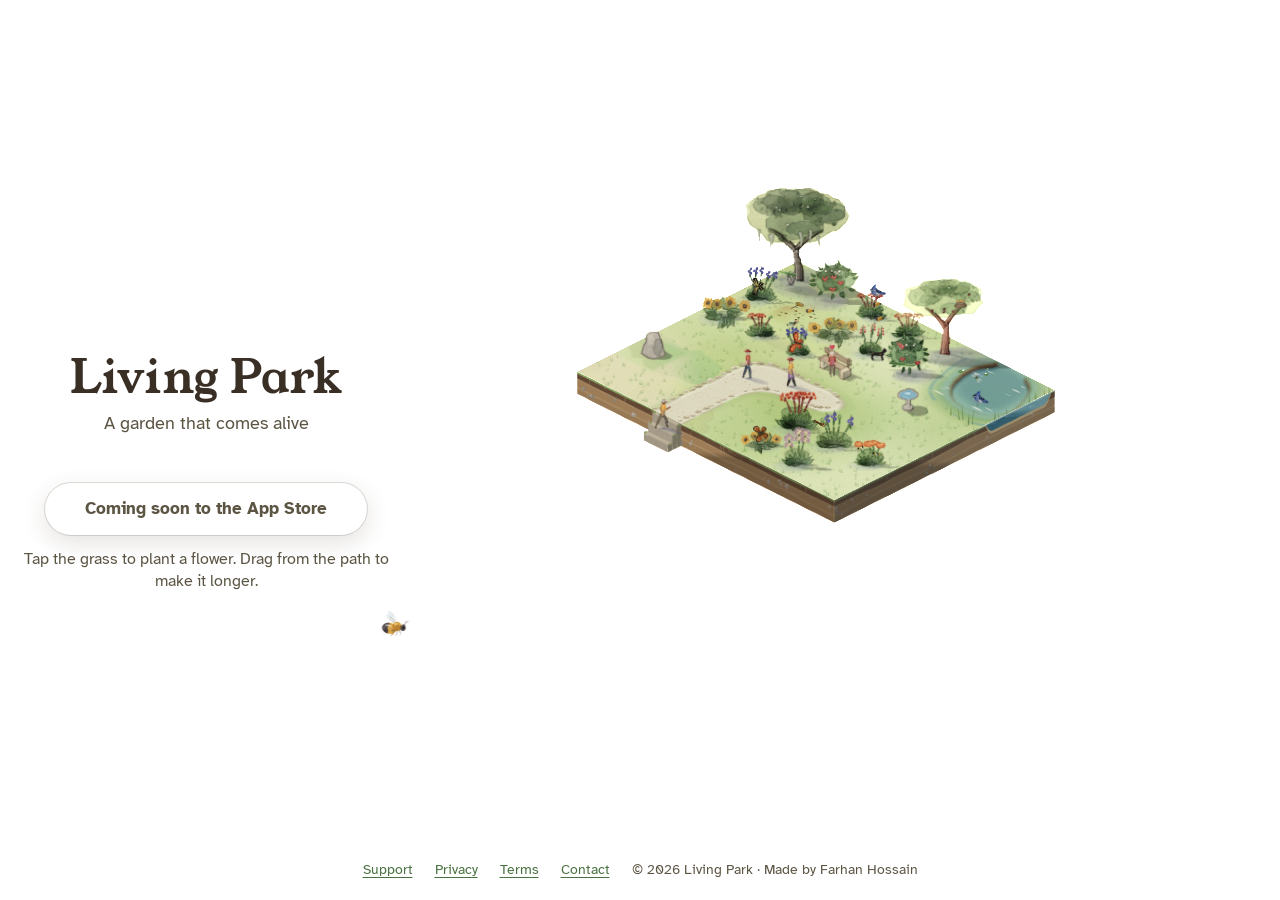
==== commit f6e5a0ce: "Smaller, smoother bee and cardinal Co-Authored-By: Claude Opus 5.5 <noreply@anthropic.com>" ====
--- a/index.html
+++ b/index.html
@@ -29,8 +29,8 @@
       }
       html, body { margin: 0; background: #FFFFFF; }
     </style>
-    <script type="module" crossorigin src="./assets/index-B6TNpZ3j.js"></script>
-    <link rel="stylesheet" crossorigin href="./assets/index-CTS4AH2I.css">
+    <script type="module" crossorigin src="./assets/index-Bngc1P28.js"></script>
+    <link rel="stylesheet" crossorigin href="./assets/index-C0bh7Zb6.css">
   <link rel="icon" href="assets/favicon.png" />
     <link rel="apple-touch-icon" href="assets/apple-touch-icon.png" />
     <link rel="canonical" href="https://livingpark.app/" />
--- a/assets/index-C0bh7Zb6.css
+++ b/assets/index-C0bh7Zb6.css
@@ -0,0 +1 @@
+:root{--ts: 1;--ts-tight: 1;--ts-tray: 1;--tray-h: calc(116px + 46px * var(--ts-tray));--page: #F3ECDC;--card: #FBF7EE;--text: #2A2820;--muted: #5C5544;--line: #DCCFB5;--ink: #3A2F25;--good: #C98A12;--help: #A8434F;--info: #4A7240;--accent: #4A7240;--accent-soft: #E6E7CB;--coin: #D9A12B;--paper-tile: none;--display: "Young Serif", Georgia, serif;--body: "Atkinson Hyperlegible", system-ui, sans-serif;--safe-top: env(safe-area-inset-top, 0px);--safe-bottom: env(safe-area-inset-bottom, 0px);--safe-left: env(safe-area-inset-left, 0px);--safe-right: env(safe-area-inset-right, 0px);--tile: 40px;--park-top: calc(var(--safe-top) + 92px);--park-bottom: calc(var(--tray-h) + var(--safe-bottom));--park-left: var(--safe-left);--park-right: var(--safe-right)}body.tray-folded{--park-bottom: calc(max(var(--safe-bottom), 20px) + 56px) }*{box-sizing:border-box;-webkit-tap-highlight-color:transparent}html,body{height:100%;overflow:hidden;overscroll-behavior:none;background:var(--page) var(--paper-tile) repeat;color:var(--text);font-family:var(--body);font-size:calc(15px * var(--ts));line-height:1.35;-webkit-user-select:none;user-select:none;-webkit-text-size-adjust:100%}button{font:inherit;color:inherit;background:none;border:0;padding:0;cursor:pointer}button:focus-visible,a:focus-visible{outline:3px solid var(--accent);outline-offset:2px;border-radius:10px}body:not(.keys) :focus-visible{outline:none}body:not(.keys) .splash-begin:focus-visible{box-shadow:inset 0 0 0 1.25px #3a2f2566}#app{height:100%;display:flex;flex-direction:column;padding-top:var(--safe-top);pointer-events:none}#topbar,#row2,#tray{position:relative;z-index:1;pointer-events:auto}#row2{pointer-events:none}#row2>*{pointer-events:auto}#note{z-index:2}:where(#topbar *){transition:color 1.6s ease}body.dim-sky #topbar{--text: #F6F0E0;--muted: #DCD4C0;--accent: #B5D296;color:var(--text);text-shadow:0 1px 8px rgba(18,22,46,.6)}body.dim-sky #topbar svg{filter:drop-shadow(0 1px 4px rgba(18,22,46,.55))}body.dim-sky #topbar .season-bar{background:#ffffff29;box-shadow:inset 0 0 0 .75px #ffffff80}body.dim-sky #topbar .season-bar span{background:linear-gradient(180deg,#cfe3b5,#a6c886)}#topbar{flex:0 0 48px;height:48px;display:flex;align-items:center;gap:4px;padding:0 10px 0 2px}.icon-btn{width:44px;height:44px;flex:0 0 44px;display:grid;place-items:center;border-radius:12px;color:var(--text)}.icon-btn svg{width:22px;height:22px}.menu-btn{position:relative}.menu-btn .badge{position:absolute;top:9px;right:9px;width:9px;height:9px;border-radius:50%;background:var(--good);display:none}.menu-btn.has-news .badge{display:block}.title-block{flex:1 1 auto;min-width:0;min-height:44px;display:flex;flex-direction:column;justify-content:center;align-items:stretch;gap:1px;padding:0 6px;border-radius:10px;text-align:left}.title-block .place-name{display:block}.title-block .place-name:after{content:" ▾";font-size:calc(11px * var(--ts-tight));color:var(--muted)}.speeds,.purse{--text: #2A2820;--muted: #5C5544;--accent: #4A7240;flex:0 0 auto;display:flex;align-items:center;height:36px;border-radius:18px;color:var(--text);text-shadow:none;background:var(--card) var(--paper-tile) repeat;box-shadow:0 0 0 1px #3a2f2524,0 2px 8px #46341e14}body.dim-sky #topbar :is(.speeds,.purse) svg{filter:none}.purse{gap:2px;padding:0 2px 0 9px}.life-chip{flex:0 0 auto;position:relative;display:flex;align-items:center;gap:3px;height:36px;min-width:40px;padding:0 9px 0 6px;border-radius:18px;font-weight:700;font-size:calc(15px * var(--ts-tight));font-variant-numeric:tabular-nums}.life-chip:before{content:"";position:absolute;inset:-4px 0}.life-chip svg{width:15px;height:15px;color:var(--accent)}.life-chip i{position:absolute;left:6px;bottom:6px;height:2px;max-width:calc(100% - 15px);border-radius:1px;background:var(--accent);transition:width .4s}.life-chip span{display:inline-block}#lens-bar{position:fixed;left:calc(var(--park-left) + 12px);right:calc(var(--park-right) + 12px);bottom:calc(var(--park-bottom) + 8px);z-index:2;padding:8px 8px 8px 10px;border-radius:14px;background:#fbf7eef5 var(--paper-tile) repeat;box-shadow:0 0 0 1px #3a2f2529,0 4px 14px #46341e1f;pointer-events:auto}#lens-bar[hidden]{display:none}#lens-bar p{margin:6px 2px 0;font-size:calc(14px * var(--ts))}.lens-chips{display:flex;align-items:center;gap:6px}.lens-chip{min-height:36px;padding:0 12px;border-radius:18px;font-weight:700;font-size:calc(14.5px * var(--ts));box-shadow:inset 0 0 0 1px #3a2f252e;position:relative}.lens-chip:before{content:"";position:absolute;inset:-4px 0}.lens-chip[aria-checked=true].bees{background:#6fae4a;color:#10200a}.lens-chip[aria-checked=true].water{background:#9cc4e6;color:#0e2238}.lens-chip[aria-checked=true].shelter{background:#e9c26a;color:#2e1f04}.lens-close{margin-left:auto;width:36px;height:36px;flex:0 0 36px;position:relative}.lens-close:before{content:"";position:absolute;inset:-4px}.lens-close svg{width:16px;height:16px}.place-name{font-family:var(--display);font-size:calc(14px * var(--ts-tight));letter-spacing:-.01em;line-height:1.15;white-space:nowrap;overflow:hidden;text-overflow:ellipsis}.season-line{display:flex;align-items:center;gap:6px;font-size:calc(13.5px * var(--ts-tight));color:var(--muted);white-space:nowrap}.season-bar{flex:1 1 auto;max-width:64px;height:5px;border-radius:3px;background:#3a2f251a;box-shadow:inset 0 0 0 .75px #3a2f2559;overflow:hidden}.season-bar span{display:block;height:100%;width:100%;transform-origin:left center;transform:scaleX(0);border-radius:3px;background:linear-gradient(180deg,#7FA066,var(--accent))}.coins{flex:0 0 auto;display:flex;align-items:center;gap:4px;padding-right:4px;font-weight:700;font-size:calc(15px * var(--ts-tight));font-variant-numeric:tabular-nums}.coin{width:16px;height:16px;border-radius:50% 47% 52% 49%;background:radial-gradient(circle at 36% 34%,#F6DC8E 0 24%,var(--coin) 34% 60%,#A97512 78%);box-shadow:inset 0 0 0 .75px #5a3c0a73;flex:0 0 auto}#row2{flex:0 0 44px;display:flex;align-items:center;gap:6px;margin:0 10px}.speeds{gap:0;padding:0 2px;margin-left:auto}.speeds .icon-btn{width:38px;height:36px;flex:0 0 38px;border-radius:18px;color:var(--muted);position:relative}.speeds .icon-btn:before{content:"";position:absolute;inset:-4px 0}.speeds .icon-btn svg{width:15px;height:15px}.speeds .icon-btn[aria-pressed=true]{background:var(--pool) center / 100% 120% no-repeat;color:var(--accent)}.watch-btn{flex:0 0 40px;width:40px;height:36px;display:grid;place-items:center;border-radius:18px;color:#5a4206;background:#f6e7b8 var(--paper-tile) repeat;box-shadow:0 0 0 1px #9a701273,0 3px 10px #46341e1a;position:relative}.watch-btn:before{content:"";position:absolute;inset:-4px -2px}.watch-btn[hidden]{display:none}.watch-btn svg{width:16px;height:16px}.welcome-layer{position:fixed;inset:0;display:grid;place-items:center;padding:20px;z-index:20}.welcome-layer .backdrop{position:absolute;inset:0;background:#3a2f2559}.welcome{position:relative;width:min(340px,100%);padding:22px 22px 18px;text-align:center;background:var(--card) var(--paper-tile) repeat;border-radius:22px;box-shadow:0 0 0 1.25px #3a2f2580,0 0 0 6px var(--card),0 0 0 6.75px #3a2f254d,0 12px 40px #46341e4d;animation:card-up .26s cubic-bezier(.32,.72,0,1)}.welcome .skip{position:absolute;top:4px;right:6px;min-height:44px;min-width:44px;padding:0 12px;color:var(--muted);font-weight:700;font-size:calc(14.5px * var(--ts))}.welcome-pics{display:flex;justify-content:center;gap:10px;margin:10px 0 14px}.welcome-pic{width:76px;height:76px;display:grid;place-items:center;background:var(--accent-soft);border-radius:48% 52% 46% 54%/54% 46%}.welcome-pic img{width:62px;height:62px}.welcome h2{margin:0 0 6px;font-family:var(--display);font-weight:400;font-size:calc(24px * var(--ts))}.welcome p{margin:0 4px 16px;font-size:calc(16.5px * var(--ts));line-height:1.4}.welcome-dots{display:flex;justify-content:center;gap:6px;margin-bottom:14px}.welcome-dots i{width:7px;height:7px;border-radius:50%;background:#3a2f2533}.welcome-dots i.on{background:var(--accent)}.welcome .next{width:100%;min-height:48px;font-size:calc(17px * var(--ts))}body.looking #note,body.lens-open #note{opacity:0!important}.closing .sheet,.look-card.closing,.closing .welcome{animation:card-down .18s cubic-bezier(.25,.8,.4,1) forwards}.closing .backdrop,.closing.welcome-layer .backdrop{animation:fade-away .18s ease-out forwards}@keyframes card-down{to{opacity:0;transform:translateY(18px)}}@keyframes fade-away{to{opacity:0}}.welcome-layer .backdrop{animation:fade-in .3s ease-out}body.calm .closing .sheet,body.calm .look-card.closing,body.calm .closing .welcome{animation:fade-away .2s forwards}.pack-pop{width:min(380px,100%)}.pack-pop .packs{margin:4px 0 6px}.pack-pop .pack{text-align:left;cursor:pointer;transition:transform .18s cubic-bezier(.2,.8,.2,1),box-shadow .18s ease,opacity .18s ease}.pack-pop .pack{animation:pack-wake .45s ease-in}@keyframes pack-wake{0%{opacity:.6}}.pack-layer.taken .pack[aria-pressed=false]{opacity:.4}.pack-layer .pack[aria-pressed=true]{box-shadow:0 0 0 3px var(--accent),0 6px 20px #4a724040;transform:translateY(-4px) scale(1.03)}.pack-pop .later{position:static;margin-top:4px}.goal-stamp{position:fixed;inset:0;display:grid;place-items:center;pointer-events:none!important;z-index:9}.stamp-ring{width:168px;height:168px;border-radius:50%;display:flex;flex-direction:column;align-items:center;justify-content:center;gap:2px;padding:18px;text-align:center;color:#a8434f;background:#fbf7eed1;box-shadow:inset 0 0 0 3px #a8434fcc,inset 0 0 0 7px #fbf7eed1,inset 0 0 0 8.5px #a8434f8c,0 8px 26px #46341e2e;transform:rotate(-8deg);animation:stamp-in .5s cubic-bezier(.2,1.4,.4,1) both}.stamp-ring b{font-family:var(--display);font-weight:400;font-size:calc(22px * var(--ts-tight));letter-spacing:.02em}.stamp-name{font-size:calc(14px * var(--ts-tight));font-weight:700;color:var(--text);line-height:1.2}.stamp-leaf svg{width:22px;height:22px}.goal-stamp.closing .stamp-ring{animation:stamp-out .24s ease-in forwards}@keyframes stamp-in{0%{opacity:0;transform:rotate(-8deg) scale(1.6)}60%{opacity:1}}@keyframes stamp-out{to{opacity:0;transform:rotate(-8deg) translateY(-14px) scale(.96)}}body.calm .stamp-ring{animation:fade-in .3s both}#undo{position:fixed;right:calc(var(--park-right) + 12px);bottom:calc(var(--park-bottom) + 62px);z-index:3;display:flex;align-items:center;gap:6px;min-height:40px;padding:0 14px 0 11px;border-radius:20px;font-size:calc(14.5px * var(--ts-tight));font-weight:700;color:var(--text);background:var(--card) var(--paper-tile) repeat;box-shadow:0 0 0 1px #3a2f2533,0 4px 14px #46341e24;opacity:0;visibility:hidden;transform:translateY(6px);pointer-events:none;transition:opacity .18s ease-out,transform .22s cubic-bezier(.2,.8,.2,1),visibility 0s linear .22s}#undo svg{width:17px;height:17px;color:var(--accent)}#undo:before{content:"";position:absolute;inset:-2px 0}#undo.on{opacity:1;visibility:visible;transform:none;pointer-events:auto;transition:opacity .18s ease-out,transform .22s cubic-bezier(.2,.8,.2,1),bottom .25s cubic-bezier(.2,.8,.2,1)}body.painting #undo,body.coaching:not(.coach-tools) #undo{display:none}body.lens-open #undo{bottom:calc(var(--park-bottom) + var(--lens-h, 80px) + 16px)}body.looking #undo.on{opacity:0;pointer-events:none}body.calm #undo.on{transition:opacity .18s ease-out}#park-access{position:fixed;inset:0;z-index:0;pointer-events:none}.tile-access{position:absolute;left:0;top:0;padding:0;border:0;background:none;opacity:0;pointer-events:none}#park-access.on .tile-access{pointer-events:auto}#splash{position:fixed;inset:0;z-index:40;overflow:hidden;touch-action:none;-webkit-user-select:none;user-select:none}.splash-veil{position:absolute;inset:0;background:#f8f1e2;transition:opacity 1.4s ease .15s}#splash.ready .splash-veil{opacity:0}.splash-title{position:absolute;left:0;right:0;text-align:center;color:#3a2f25;opacity:0;transform:translateY(6px);transition:opacity .9s ease,transform 1.1s cubic-bezier(.2,.8,.2,1);pointer-events:none}#splash.shown .splash-title{opacity:1;transform:none}.splash-title h1{margin:0;font-family:var(--display);font-weight:400;font-size:var(--name);line-height:1.1;letter-spacing:.005em;text-shadow:0 0 22px rgba(248,241,226,.95),0 0 6px rgba(248,241,226,.8)}.splash-title p{margin:calc(var(--sub) * .55) 0 0;font-family:var(--body);font-size:var(--sub);line-height:1.2;color:#5c5544;text-shadow:0 0 14px rgba(248,241,226,.95),0 0 4px rgba(248,241,226,.9)}.splash-begin{position:absolute;left:50%;white-space:nowrap;min-width:168px;min-height:52px;padding:0 40px;border-radius:26px;background:#fbf7eef0;box-shadow:0 0 0 1px #3a2f2529,0 8px 22px #46341e29;font-family:var(--body);font-weight:700;font-size:17px;color:#2a2820;opacity:0;transform:translate(-50%,8px);pointer-events:none;transition:opacity .7s ease .6s,transform .9s cubic-bezier(.2,.8,.2,1) .6s}.splash-begin.on{opacity:1;transform:translate(-50%);pointer-events:auto}.splash-begin:active{background:var(--accent-soft)}#splash.leaving{pointer-events:none}html.site,body.site,#splash.site .splash-veil{background:#fff}#splash.site .splash-title h1{text-shadow:0 0 22px rgba(255,255,255,.95),0 0 6px rgba(255,255,255,.8)}#splash.site .splash-title p,#splash.site .site-try{text-shadow:0 0 12px rgba(255,255,255,.95)}#splash.site .splash-begin{background:#fff;box-shadow:0 0 0 1px #3a2f2529,0 8px 24px #46341e24}.site-try{position:absolute;margin:0;text-align:center;font-family:var(--body);font-size:16px;color:#5c5544;text-shadow:0 0 12px rgba(248,241,226,.95);opacity:0;transition:opacity .9s ease 1.2s;pointer-events:none}#splash.ready .site-try{opacity:1}#splash .site-try.done{opacity:0;transition:opacity 1.2s ease}#splash.site .splash-begin[aria-disabled=true]{cursor:default;color:#5c5544}.site-foot{position:absolute;left:0;right:0;bottom:0;display:flex;justify-content:center;flex-wrap:wrap;gap:6px 22px;padding:10px 16px calc(14px + env(safe-area-inset-bottom,0px));font-family:var(--body);font-size:14px;color:#5c5544;opacity:0;transition:opacity .9s ease .8s}#splash.ready .site-foot{opacity:1}.site-foot a{color:#4a7240;text-underline-offset:3px;min-height:32px;display:inline-flex;align-items:center}.site-foot span{display:inline-flex;align-items:center;min-height:32px}.page-life{position:absolute;inset:0;pointer-events:none;overflow:hidden;z-index:3}.page-bee,.page-bird{position:absolute;left:0;top:0;will-change:transform}.page-bee img,.page-bird img{position:absolute;left:0;top:0}.page-bee .wings{animation:bee-buzz .05s steps(2) infinite alternate;transform-origin:50% 55%}@keyframes bee-buzz{0%{opacity:.95;transform:scaleY(1)}to{opacity:.55;transform:scaleY(.55)}}.page-bird .legs{transition:opacity .2s ease}.flower-bed{position:absolute;pointer-events:none}.flower-bed .bed-flower{position:absolute;pointer-events:none;opacity:0;transform:translateY(var(--rise)) rotate(var(--lean));animation:bed-rise .7s cubic-bezier(.2,.8,.25,1) forwards,bed-sway 3.2s ease-in-out infinite alternate}.flower-bed.folding .bed-flower{animation:bed-sink .5s ease-in forwards;animation-delay:0s!important}@keyframes bed-rise{0%{opacity:0;transform:translateY(var(--rise)) rotate(var(--lean))}35%{opacity:1}to{opacity:1;transform:translateY(0) rotate(var(--lean))}}@keyframes bed-sway{0%{rotate:-1.5deg}to{rotate:1.5deg}}@keyframes bed-sink{0%{opacity:1;transform:translateY(0) rotate(var(--lean))}to{opacity:0;transform:translateY(var(--rise)) rotate(var(--lean))}}#splash.leaving .splash-title,#splash.leaving .splash-begin{opacity:0;transform:translateY(-12px);transition:opacity .5s ease,transform .7s ease}#splash.leaving .splash-begin{transform:translate(-50%,-12px)}#splash.calm *,#splash.leaving.calm *{transform:none!important;transition:opacity .4s ease!important}.splash-begin:focus-visible{outline:none;box-shadow:inset 0 0 0 1.25px #3a2f2566,0 0 0 3px var(--accent-soft)}body.titling #topbar,body.titling #row2,body.titling #tray,body.titling #note,body.titling .fold-tab,body.titling #lens-bar,body.titling #undo{visibility:hidden}body.opening #topbar,body.opening #row2{opacity:0;transform:translateY(-10px)}body.opening #tray{opacity:0;transform:translateY(24px)}body.opening #note{opacity:0}body.opened #topbar,body.opened #row2,body.opened #tray{transition:opacity .5s ease-out,transform .6s cubic-bezier(.2,.8,.2,1)}.coach{position:fixed;left:calc(var(--park-left) + 12px);right:calc(var(--park-right) + 12px);bottom:calc(var(--park-bottom) + 10px);max-width:460px;margin:0 auto;z-index:12;padding:10px 14px 12px;background:var(--card) var(--paper-tile) repeat;border-radius:16px;box-shadow:0 0 0 1.25px #3a2f2573,0 0 0 5px var(--card),0 0 0 5.75px #3a2f2538,0 8px 26px #46341e38}.coach.coach-pop{animation:coach-pop .32s ease-out}@keyframes coach-pop{0%{transform:translateY(8px) scale(.97);opacity:.4}to{transform:none;opacity:1}}.coach-top{display:flex;align-items:center;justify-content:space-between;margin-bottom:2px}.coach-parts{display:flex;align-items:center;gap:5px;min-height:16px}.coach-parts i{width:7px;height:7px;border-radius:50%;background:#3a2f2533;transition:background .3s ease}.coach-parts i.on{background:var(--accent)}.coach-skip{position:relative;min-height:32px;min-width:44px;margin:-6px -8px -6px 0;padding:0 8px;font-size:calc(14.5px * var(--ts));font-weight:700;color:var(--muted)}.coach-skip:before{content:"";position:absolute;inset:-6px 0}.coach-text{margin:0;font-size:calc(16.5px * var(--ts));line-height:1.35;color:var(--text)}.coach-next{width:100%;margin-top:10px;min-height:44px;font-size:calc(16px * var(--ts))}.coach-next[hidden]{display:none}.coach-next.waiting{visibility:hidden}body.coaching #note{opacity:0!important}.coach-ring,.coach-arrow{position:fixed;left:0;top:0;z-index:11;pointer-events:none!important}.coach-ring{border-radius:14px;box-shadow:0 0 0 3px var(--coin),0 0 0 7px #d9a12b47;animation:coach-glow 1.4s ease-in-out infinite;transition:transform .3s cubic-bezier(.2,.8,.2,1),width .3s cubic-bezier(.2,.8,.2,1),height .3s cubic-bezier(.2,.8,.2,1),border-radius .3s cubic-bezier(.2,.8,.2,1)}.coach-arrow{transition:transform .3s cubic-bezier(.2,.8,.2,1)}.coach-ring.tracking,.coach-arrow.tracking{transition:none}.coach-ring.round{border-radius:50%;background:#ffecaa47}.coach-ring[hidden],.coach-arrow[hidden]{display:none}.coach-arrow{width:28px;height:30px}.coach-arrow svg{width:28px;height:30px;fill:var(--coin);stroke:#7a5410;stroke-width:1.2;stroke-linejoin:round;animation:coach-bob 1s ease-in-out infinite}@keyframes coach-glow{50%{box-shadow:0 0 0 3px var(--coin),0 0 0 11px #d9a12b1f}}@keyframes coach-bob{50%{transform:translateY(-6px)}}body.calm .coach-ring,body.calm .coach-arrow svg,body.calm .coach.coach-pop{animation:none}#ribbon{flex:0 1 auto;min-width:0;width:max-content;max-width:100%;height:44px;border:solid transparent;border-width:4px 0;margin:0;padding:0 14px 0 9px;display:flex;align-items:center;gap:8px;position:relative;isolation:isolate;background:none;font-size:calc(14.5px * var(--ts-tight));text-align:left}#ribbon:before{content:"";position:absolute;inset:0;z-index:-1;border-radius:18px;background:var(--card) var(--paper-tile) repeat;box-shadow:0 0 0 1px #3a2f2524,0 3px 12px #46341e1f}#ribbon[hidden]{display:flex;visibility:hidden}.ribbon-kind{flex:0 0 22px;height:22px;display:grid;place-items:center;color:var(--accent)}#ribbon .ribbon-kind{margin:0;padding:0;background:none;box-shadow:none;border-radius:0}.ribbon-kind.weed,.ribbon-kind.weather{color:var(--help)}.ribbon-kind.event{color:var(--coin)}.ribbon-kind svg{width:17px;height:17px}.ribbon-text{flex:1 1 auto;min-width:0;white-space:nowrap;overflow:hidden;text-overflow:ellipsis}.ribbon-text b{color:var(--accent);margin-right:2px}.ribbon-text.tight b{display:none}.ribbon-text.tighter{font-size:.9em;letter-spacing:-.01em}.ribbon-text.two-lines{white-space:normal;font-size:.87em;line-height:1.08;text-overflow:clip}.ribbon-count{flex:0 0 auto;color:var(--muted);font-weight:700;font-variant-numeric:tabular-nums;display:flex;align-items:center;gap:3px;transform-origin:right center}.ribbon-count .coin{width:11px;height:11px;margin-left:6px}.ribbon-bar{position:absolute;left:14px;right:14px;bottom:3px;height:2px;border-radius:1px;background:#3a2f251a}.ribbon-bar span{display:block;height:100%;border-radius:1px;background:var(--accent);transition:width .4s}.ribbon-dots{position:absolute;right:14px;top:3px;display:flex;gap:3px}.ribbon-dots i{width:4px;height:4px;border-radius:50%;background:#3a2f2533}.ribbon-dots i.on{background:var(--accent)}.ribbon-badge{flex:0 0 20px;width:20px;height:20px;margin-left:-2px;display:grid;place-items:center;border-radius:50%;color:#5a4206;background:#f6e7b8;box-shadow:inset 0 0 0 1px #9a701273}.ribbon-badge:empty{display:none}.ribbon-badge.weather{color:var(--help);background:#f6dcdc;box-shadow:inset 0 0 0 1px #a8434f66}.ribbon-badge svg{width:12px;height:12px}#stage{flex:1 1 auto;min-height:0;position:relative;display:grid;place-items:center}#board{position:fixed;inset:0;z-index:0;line-height:0;pointer-events:auto}#board canvas{display:block;touch-action:none}#overlay{position:fixed;inset:0;pointer-events:none;z-index:5}.bubble{position:absolute;left:0;top:0;translate:-50% calc(-100% - 10px);max-width:190px;width:max-content;padding:8px 11px;background:var(--card);color:var(--text);border-radius:14px 13px 15px 12px;font-size:calc(14px * var(--ts));line-height:1.3;box-shadow:0 0 0 1px #3a2f254d,0 3px 12px #46341e2e;animation:bubble-in .18s ease-out}.bubble:after{content:"";position:absolute;left:50%;bottom:-6px;width:12px;height:12px;background:var(--card);transform:translate(-50%) rotate(45deg);border-radius:2px;box-shadow:1px 1px #3a2f254d}.coin-pop{position:absolute;transform:translate(-50%,-100%);display:flex;align-items:center;gap:4px;padding:3px 8px 3px 4px;border-radius:999px;background:var(--card);font-weight:700;font-size:calc(14px * var(--ts-tight));color:var(--text);box-shadow:0 0 0 1px #3a2f2540,0 2px 8px #46341e29;animation:coin-rise 1.4s ease-out forwards}.coin-pop.big{font-size:calc(17px * var(--ts-tight));padding:4px 10px}@keyframes bubble-in{0%{opacity:0;translate:-50% calc(-100% - 4px)}}.coin-fly{position:absolute;width:15px;height:15px;margin:-7.5px 0 0 -7.5px;pointer-events:none;z-index:6;box-shadow:inset 0 0 0 .75px #5a3c0a73,0 2px 5px #5a3c0a40}@keyframes coin-rise{0%{opacity:0;transform:translate(-50%,-100%)}15%{opacity:1}80%{opacity:1}to{opacity:0;transform:translate(-50%,calc(-100% - 26px))}}#note{position:fixed;left:calc(var(--park-left) + 12px);right:calc(var(--park-right) + 12px);bottom:calc(var(--park-bottom) + 10px);max-width:520px;margin:0 auto;display:flex;flex-direction:column;justify-content:flex-end;gap:6px;pointer-events:none!important;transition:opacity .35s ease}#note:empty{display:none}.slip{display:flex;align-items:center;gap:10px;padding:8px 6px 8px 14px;font-size:calc(14.5px * var(--ts));line-height:1.3;background:#fbf7eef5 var(--paper-tile) repeat;border-radius:14px;box-shadow:0 0 0 1px #3a2f2524,0 4px 14px #46341e1f;animation:slip-in .4s cubic-bezier(.2,.8,.2,1) both;transition:opacity .3s ease,translate .3s ease}.slip.going{opacity:0;translate:0 -6px}.slip:not(:last-child){background-color:#fbf7eee6}.slip:not(:last-child) .text{color:var(--muted)}@keyframes slip-in{0%{opacity:0;max-height:0;padding-top:0;padding-bottom:0;margin-bottom:-6px;translate:0 6px}to{opacity:1;max-height:120px;translate:0 0}}body.calm .slip{animation:fade-in .2s both}.slip .text{flex:1 1 auto;min-width:0}.slip .close{flex:0 0 30px;width:30px;height:30px;display:grid;place-items:center;border-radius:15px;color:var(--muted);position:relative;pointer-events:auto}.slip .close:before{content:"";position:absolute;inset:-7px}.slip .close svg{width:13px;height:13px}.slip .close.pressing{background:#4a72401f}:is(body.coaching,body.looking,body.lens-open,body.hinting,body.painting) #note .close{pointer-events:none}.slip .dot{width:11px;height:10px;border-radius:55% 45% 52% 48%/50% 56% 44% 50%;flex:0 0 11px;box-shadow:inset -1px -1px #0000001f}.dot.good{background:var(--good)}.dot.help{background:var(--help)}.dot.info{background:var(--info)}.float-pop{position:absolute;transform:translate(-50%,-100%);padding:4px 10px;border-radius:999px;background:var(--card);font-weight:700;font-size:calc(14px * var(--ts-tight));color:var(--text);white-space:nowrap;box-shadow:0 0 0 1px #3a2f2538,0 2px 8px #46341e29;animation:float-rise 2.2s ease-out forwards}.float-pop.say{white-space:normal;width:max-content;max-width:min(220px,calc(100vw - 32px));text-align:center;line-height:1.25;padding:6px 12px;border-radius:14px 13px 15px 12px}.float-pop.why{display:flex;align-items:center;gap:6px;padding-left:9px}.float-pop.why:before{content:"";width:8px;height:8px;flex:0 0 8px;border-radius:50%;background:var(--help)}@keyframes float-rise{0%{opacity:0;transform:translate(-50%,calc(-100% + 6px))}15%{opacity:1;transform:translate(-50%,-100%)}75%{opacity:1}to{opacity:0;transform:translate(-50%,calc(-100% - 22px))}}.spot{position:absolute;left:0;top:0;width:14px;height:14px;margin:-7px 0 0 -7px;animation:spot-in .3s ease-out backwards;transition:opacity .15s ease-out,scale .15s ease-out}.spot.going{opacity:0;scale:.6}.spot:before{content:"";position:absolute;inset:0;border-radius:50%;background:radial-gradient(circle,#f2c14e 0 35%,#f2c14e73 55%,#f2c14e00 72%);animation:spot-breathe 2.4s ease-in-out .4s infinite}@keyframes spot-in{0%{opacity:0;scale:.4}}.spot-words{position:absolute;left:50%;bottom:16px;transform:translate(-50%);padding:2px 8px;border-radius:999px;background:#fbf7eef2;box-shadow:0 0 0 1px #9a701273;font-size:calc(13.5px * var(--ts-tight));font-weight:700;color:#5a4206;white-space:nowrap;animation:none}@keyframes spot-breathe{50%{transform:scale(1.35)}}.flash-ring{position:absolute;transform:translate(-50%,-50%);border-radius:50%;box-shadow:0 0 0 3px #a8434fbf;animation:ring-pulse 1s ease-in-out 3}@keyframes ring-pulse{0%,to{opacity:.2;transform:translate(-50%,-50%) scale(.85)}50%{opacity:1;transform:translate(-50%,-50%) scale(1)}}#tray-fold{position:absolute;z-index:2;left:50%;top:0;width:120px;height:12px;margin-left:-60px;touch-action:none}#tray-fold:after{content:"";position:absolute;left:50%;top:5px;width:38px;height:5px;margin-left:-19px;border-radius:3px;background:#3a2f2542}#tray-fold:before{content:"";position:absolute;inset:-32px 0 -2px}#tray-body{flex:1 1 auto;min-height:0;display:flex}.tabs{touch-action:none}.items{touch-action:pan-x}body.bar-folded #topbar,body.bar-folded #row2{transform:translateY(calc(-1 * (var(--safe-top) + 96px)));opacity:0;pointer-events:none}body.tray-folded #tray{transform:translateY(100%);opacity:0;pointer-events:none}.fold-tab{position:fixed;left:50%;z-index:3;display:flex;align-items:center;gap:6px;min-height:40px;max-width:calc(100vw - 32px);padding:0 14px 0 11px;pointer-events:auto;white-space:nowrap;background:#fbf7eef2 var(--paper-tile) repeat;border-radius:999px;box-shadow:0 0 0 1px #3a2f2533,0 3px 12px #46341e24;font-size:calc(13.5px * var(--ts-tight));font-weight:700;color:var(--text);touch-action:none;opacity:0;visibility:hidden;transition:opacity .3s ease,transform .3s ease,visibility 0s linear .3s}.fold-tab:before{content:"";position:absolute;inset:-4px -2px}.fold-tab svg{width:17px;height:17px;flex:0 0 auto;color:var(--muted)}.fold-tab img{width:26px;height:26px;object-fit:contain;margin:-3px 0}.fold-tab .coin{width:12px;height:12px;margin-left:6px}#bar-tab{top:calc(max(var(--safe-top),24px) + 6px);transform:translate(-50%,-8px)}#tray-tab{bottom:calc(max(var(--safe-bottom),20px) + 12px);transform:translate(-50%,8px)}body.bar-folded #bar-tab,body.tray-folded #tray-tab{opacity:1;visibility:visible;transform:translate(-50%);transition:opacity .3s ease .1s,transform .3s cubic-bezier(.2,.8,.2,1),visibility 0s}#tray{flex:0 0 calc(var(--tray-h) + var(--safe-bottom));height:calc(var(--tray-h) + var(--safe-bottom));padding:10px 0 var(--safe-bottom);display:flex;flex-direction:column;background:var(--card) var(--paper-tile) repeat;border-radius:22px 22px 0 0;box-shadow:0 -1px #3a2f251a,0 -6px 22px #46341e1f}:root{--pool: url("data:image/svg+xml,%3Csvg xmlns='http://www.w3.org/2000/svg' viewBox='0 0 100 100'%3E%3Cfilter id='b' x='-20%25' y='-20%25' width='140%25' height='140%25'%3E%3CfeGaussianBlur stdDeviation='3.2'/%3E%3C/filter%3E%3Cg filter='url(%23b)'%3E%3Cpath d='M20 30C28 14 50 10 68 14s26 18 24 36-12 32-34 36-38-8-42-26 0-22 4-30z' fill='%23C9D7A4' fill-opacity='0.85'/%3E%3Cpath d='M34 34c8-8 24-9 32-2s8 22-2 28-26 4-31-4-4-16 1-22z' fill='%23E4EBCB' fill-opacity='0.9'/%3E%3C/g%3E%3C/svg%3E");--wash: url("data:image/svg+xml,%3Csvg xmlns='http://www.w3.org/2000/svg' viewBox='0 0 100 100' preserveAspectRatio='none'%3E%3Cpath d='M8 22C14 8 34 5 52 6s38 3 41 18c3 14 2 38-1 52s-20 19-42 19S10 93 7 78 3 34 8 22z' fill='%23E2E5C4'/%3E%3Cpath d='M8 22C14 8 34 5 52 6s38 3 41 18c3 14 2 38-1 52s-20 19-42 19S10 93 7 78 3 34 8 22z' fill='none' stroke='%234A7240' stroke-width='2' vector-effect='non-scaling-stroke' stroke-opacity='0.8'/%3E%3C/svg%3E");--stroke: url("data:image/svg+xml,%3Csvg xmlns='http://www.w3.org/2000/svg' viewBox='0 0 100 8' preserveAspectRatio='none'%3E%3Cpath d='M2 5.2C20 2.6 46 2.2 70 2.9S94 4 98 4.4C90 6.4 64 6.9 40 6.6S10 6.1 2 5.2z' fill='%234A7240'/%3E%3C/svg%3E")}.item{position:relative}.item img,.item .glyph{position:relative;z-index:1;transition:transform .32s cubic-bezier(.3,1.6,.5,1),opacity .16s ease-out,background-color .16s ease-out,color .16s ease-out}.item .name,.item .meta{position:relative;z-index:1}.item:after{content:"";position:absolute;left:50%;top:-3px;width:72px;height:64px;margin-left:-36px;background:var(--pool) center / 100% 100% no-repeat;opacity:0;transform:scale(.55);transition:opacity .12s ease-out,transform .32s cubic-bezier(.3,1.5,.5,1);pointer-events:none}.item[aria-pressed=true]:after{opacity:1;transform:none}.item[aria-pressed=true] img{transform:translateY(-3px) scale(1.08)}.item[aria-pressed=true] .name{color:var(--accent)}body.calm .item img,body.calm .item .glyph,body.calm .item:after{transition:none}.shelf{flex:1 1 auto;min-width:0;min-height:0;display:flex;flex-direction:column}.tabs{flex:0 0 40px;display:flex;gap:2px;padding:0 8px;position:relative}.tab{flex:1 1 auto;min-height:40px;display:flex;align-items:center;justify-content:center;gap:5px;position:relative;font-size:calc(14px*min(var(--ts-tray),1.3));line-height:1.05;font-weight:700;color:var(--muted);border-bottom:3px solid transparent;white-space:nowrap;padding:0 4px}.tab:before{content:"";position:absolute;inset:-4px 0 0}.tab svg{width:16px;height:16px;flex:0 0 16px;stroke-width:2.4}#tray .tab span{white-space:normal;text-wrap:balance;text-align:left}.tab[aria-selected=true]{color:var(--text);background:var(--stroke) center bottom 3px / 78% 7px no-repeat}.tab[aria-selected=true] svg{color:var(--accent)}#tray .tab[aria-selected=true]{background:none}.tab-line{position:absolute;left:0;bottom:3px;width:100px;height:7px;background:var(--stroke) center / 100% 100% no-repeat;transform-origin:left center;pointer-events:none;transition:transform .24s cubic-bezier(.2,.8,.2,1)}.tab-line.still{transition:none}.items{flex:1 1 auto;display:flex;gap:2px;padding:6px 24px 4px 8px;overflow-x:auto;overflow-y:hidden;scrollbar-width:none;-webkit-overflow-scrolling:touch;scroll-snap-type:x proximity;scroll-padding-inline:8px 24px;-webkit-mask-image:linear-gradient(90deg,transparent 0,#000 8px,#000 calc(100% - 22px),transparent 100%);mask-image:linear-gradient(90deg,transparent 0,#000 8px,#000 calc(100% - 22px),transparent 100%)}.items::-webkit-scrollbar{display:none}.items.looking{gap:6px}.item{flex:0 0 calc(74px * var(--ts-tray));scroll-snap-align:start;min-height:44px;display:flex;flex-direction:column;align-items:center;justify-content:flex-start;gap:1px;padding:0 2px 2px;border-radius:14px;text-align:center}.item img{width:52px;height:52px;object-fit:contain;pointer-events:none}.item .glyph{width:52px;height:52px;display:grid;place-items:center;border-radius:48% 52% 46% 54%/54% 46%;background:var(--accent-soft);color:var(--accent)}.item .glyph svg{width:24px;height:24px}.item.tool[aria-pressed=true]:after{opacity:0}.item.tool[aria-pressed=true] .glyph{background-color:var(--accent);color:#fffdf7;transform:translateY(-3px)}.item.tool .name{margin-top:3px}.item.locked img{opacity:.38;filter:grayscale(.7)}.item.locked .name{color:var(--muted)}.item .meta .lock svg{width:10px;height:10px;vertical-align:-1px}.new-tag{position:absolute;z-index:2;top:0;right:4px;padding:1px 5px;border-radius:7px;font-size:calc(11px * var(--ts-tray));font-weight:700;color:#fffdf7;background:var(--help)}.item .name{font-size:calc(13px * var(--ts-tray));line-height:1.1;font-weight:700;color:var(--text);max-width:100%}.item .meta{font-size:calc(12.5px * var(--ts-tray));line-height:1.2;color:var(--muted);display:flex;align-items:center;gap:3px;white-space:nowrap}.item .meta .coin{width:10px;height:10px}#layer{position:fixed;inset:0;pointer-events:none;z-index:10}#layer>*{pointer-events:auto}.look-card{position:fixed;left:calc(var(--park-left) + 8px);right:calc(var(--park-right) + 8px);bottom:calc(var(--park-bottom) + 8px);max-width:480px;margin:0 auto;background:var(--card) var(--paper-tile) repeat;border-radius:16px;box-shadow:0 0 0 1px #3a2f2538,0 8px 30px #46341e38;padding:14px 16px 16px;animation:look-up .22s cubic-bezier(.2,.9,.3,1)}@keyframes card-up{0%{transform:translateY(36px);opacity:.4}}@keyframes look-up{0%{transform:translateY(24px);opacity:.4}}.card-head{display:flex;align-items:center;justify-content:space-between;gap:8px}.card-acts{display:flex;align-items:center;gap:6px;flex:0 0 auto}.card-acts .sit-btn{position:relative;min-height:36px;padding:6px 14px;font-size:calc(14.5px * var(--ts))}.card-acts .sit-btn:before{content:"";position:absolute;inset:-4px 0}.card-title{font-family:var(--display);font-size:calc(20px * var(--ts));line-height:1.2;margin:0;font-weight:400}.card-fact{margin:8px 0 0;font-size:calc(15px * var(--ts))}.card-status{display:flex;gap:10px;align-items:flex-start;margin-top:10px;padding-top:10px;border-top:1px solid var(--line);font-size:calc(15px * var(--ts))}.card-status .dot{width:10px;height:10px;border-radius:50%;flex:0 0 10px;margin-top:5px}.card-rules{display:grid;grid-template-columns:auto 1fr;gap:2px 10px;margin-top:8px;font-size:calc(14px * var(--ts));line-height:1.35}.card-rules b{color:var(--muted);font-weight:700;font-size:calc(13.5px * var(--ts));padding-top:1px}.card-rules ul{margin:0;padding:0;list-style:none}.card-rules li{display:flex;gap:6px;align-items:flex-start}.card-rules .tick{flex:0 0 15px;height:15px;margin-top:2px;border-radius:50%;display:grid;place-items:center;box-shadow:inset 0 0 0 1.5px var(--line)}.card-rules li.met .tick{background:var(--accent);box-shadow:none;color:#fff}.card-rules li.met .tick svg{width:10px;height:10px}.card-rules li.unmet{color:var(--help)}.backdrop{position:fixed;inset:0;background:#3428184d;animation:fade-in .2s ease-out}.sheet{position:fixed;left:0;right:0;bottom:0;max-height:86%;max-width:560px;margin:0 auto;display:flex;flex-direction:column;background:var(--page) var(--paper-tile) repeat;border-radius:20px 20px 0 0;padding:6px 0 calc(12px + var(--safe-bottom));box-shadow:0 0 0 1px #3a2f2533,0 -8px 30px #46341e38;animation:card-up .26s cubic-bezier(.32,.72,0,1)}.sheet-head{display:flex;align-items:center;gap:4px;padding:4px 6px 4px 18px}.sheet-titles{flex:1 1 auto;min-width:0}.sheet-head h2{margin:0;font-family:var(--display);font-weight:400;font-size:calc(22px * var(--ts));line-height:1.2}.sheet-place{margin:0;font-size:calc(14px * var(--ts));color:var(--muted);white-space:nowrap;overflow:hidden;text-overflow:ellipsis}.sheet-body{overflow-y:auto;padding:4px 14px 8px;-webkit-user-select:text;user-select:text}.menu-list{display:flex;flex-direction:column;gap:8px}.menu-grid{display:grid;grid-template-columns:1fr 1fr;gap:8px}.menu-tile{display:flex;align-items:center;gap:10px;min-height:68px;padding:10px 10px 10px 12px;border-radius:16px;background:var(--card);box-shadow:inset 0 0 0 1px #3a2f2524;text-align:left}.tile-icon{flex:0 0 34px;width:34px;height:34px;display:grid;place-items:center;border-radius:11px;background:var(--accent-soft);color:var(--accent)}.tile-text{display:flex;flex-direction:column;gap:1px;min-width:0}.tile-icon svg{width:20px;height:20px}.tile-name{font-weight:700;font-size:calc(15.5px * var(--ts))}.menu-tile small{font-size:calc(13.5px * var(--ts));color:var(--muted);line-height:1.25}.menu-foot{display:flex;gap:8px;margin-top:8px}.menu-help{flex:1 1 0;display:flex;align-items:center;justify-content:center;gap:8px;min-height:48px;border-radius:14px;font-weight:700;color:var(--accent)}.menu-help svg{width:18px;height:18px}.this-park{display:grid;grid-template-columns:84px 1fr;gap:6px 12px;align-items:center;padding:12px;border-radius:16px;background:var(--card);box-shadow:inset 0 0 0 2px var(--accent)}.this-park img{width:84px;border-radius:6px;box-shadow:0 0 0 1px #3a2f2538}.this-text small{font-weight:700;color:var(--accent);font-size:calc(13.5px * var(--ts))}.this-text h3{margin:0;font-family:var(--display);font-weight:400;font-size:calc(18px * var(--ts))}.this-text p{margin:2px 0 0;font-size:calc(14px * var(--ts));color:var(--muted)}.this-btns{grid-column:1 / -1;display:flex;flex-wrap:wrap;gap:8px;align-items:center}.menu-item{display:flex;align-items:center;gap:12px;min-height:56px;padding:10px 14px;background:var(--card);box-shadow:inset 0 0 0 1px #3a2f2524;border-radius:14px;text-align:left;font-size:calc(16px * var(--ts));font-weight:700}.menu-item small{display:block;font-weight:400;font-size:calc(14px * var(--ts));color:var(--muted)}.place-card{display:flex;gap:14px;align-items:flex-start;background:var(--card);box-shadow:inset 0 0 0 1px #3a2f2524;border-radius:16px;padding:12px;margin-bottom:10px}.place-thumb{flex:0 0 84px;width:84px;border-radius:6px;box-shadow:0 0 0 1px #3a2f2538,0 2px 6px #46341e1f}.place-thumb.locked{opacity:.45;filter:grayscale(.5)}.place-text{flex:1 1 auto;min-width:0;padding-top:2px}.menu-park{display:flex;gap:14px;align-items:center;margin:0 2px 14px}.menu-park img{width:96px;border-radius:6px;box-shadow:0 0 0 1px #3a2f2538,0 2px 8px #46341e24}.menu-park img.iso{width:120px;border-radius:0;box-shadow:none}.this-park img.iso,.place-thumb.iso{width:104px;flex-basis:104px;border-radius:0;box-shadow:none}.this-park:has(img.iso){grid-template-columns:104px 1fr}.menu-park h3{margin:0;font-family:var(--display);font-weight:400;font-size:calc(19px * var(--ts))}.menu-park p{margin:4px 0 0;color:var(--muted);font-size:calc(14px * var(--ts))}.place-card h3{margin:0;font-family:var(--display);font-weight:400;font-size:calc(18px * var(--ts))}.place-card p{margin:4px 0 0;color:var(--muted);font-size:calc(14px * var(--ts))}.place-card .row{display:flex;gap:8px;margin-top:10px;flex-wrap:wrap;align-items:center}.place-card .row .slot-tag{margin-right:0}.place-card.here{box-shadow:inset 0 0 0 2px var(--accent)}.place-card.locked{padding:10px 12px;background:#fbf7ee99}.place-card.locked .place-thumb{flex-basis:64px;width:64px}.place-card.locked h3{font-size:calc(16.5px * var(--ts))}.place-lock{display:flex;align-items:flex-start;gap:5px}.place-lock svg{flex:0 0 14px;width:14px;height:14px;margin-top:2px}.btn.quiet{background:none;color:var(--help);padding:0 10px;margin-left:auto}.btn{min-height:44px;padding:0 16px;border-radius:12px;font-weight:700;font-size:calc(15px * var(--ts));background:var(--accent);color:#fff}.btn.secondary{background:var(--accent-soft);color:var(--text)}.btn[disabled]{opacity:1;background:#ece5d3;color:var(--muted);cursor:default}.goal{display:flex;align-items:center;gap:12px;background:var(--card);box-shadow:inset 0 0 0 1px #3a2f2524;border-radius:14px;padding:12px 14px;margin-bottom:8px}.goal .check{width:28px;height:28px;flex:0 0 28px;border-radius:50%;border:2px solid var(--line);display:grid;place-items:center;color:#fff}.goal.met .check{background:#ab3b3a;border-color:#ab3b3a;border-radius:6px;color:#fff8ee;transform:rotate(-4deg)}.goal .progress{display:block;height:4px;margin-top:6px;border-radius:2px;background:#3a2f251a;overflow:hidden}.goal .progress i{display:block;height:100%;border-radius:2px;background:var(--accent);transition:width .4s ease-out}.goal .check svg{width:16px;height:16px}.goal .label{flex:1 1 auto;font-weight:700}.goal .label small{display:block;font-weight:400;color:var(--muted);font-size:calc(14px * var(--ts))}.goal .count{flex:0 0 auto;color:var(--muted);font-variant-numeric:tabular-nums;font-size:calc(14px * var(--ts));white-space:nowrap}.sheet.tall{height:86%}.guide-tabs{margin:0 -6px 8px}.guide-tabs .tab{font-size:calc(13px * var(--ts-tray))}.guide-card{display:grid;grid-template-columns:60px 1fr;gap:12px;align-items:center;background:var(--card) var(--paper-tile) repeat;box-shadow:inset 0 0 0 1px #3a2f2524;border-radius:14px;padding:10px 12px 10px 10px;margin-bottom:8px}.guide-pic{width:60px;height:60px;display:grid;place-items:center;background:var(--accent-soft);border-radius:48% 52% 46% 54%/54% 46%}.guide-pic img{width:50px;height:50px}.guide-card h3{margin:0;font-family:var(--display);font-weight:400;font-size:calc(17px * var(--ts))}.guide-card p{margin:2px 0 0;font-size:calc(14.5px * var(--ts));line-height:1.38}.sheet-sub{margin:16px 2px 8px;font-family:var(--display);font-weight:400;font-size:calc(17px * var(--ts))}.guide-intro{color:var(--muted);font-size:calc(14px * var(--ts));margin:0 2px 10px}.setting{display:flex;align-items:center;gap:12px;background:var(--card);box-shadow:inset 0 0 0 1px #3a2f2524;border-radius:14px;padding:8px 14px;margin-bottom:8px;min-height:56px;font-weight:700;width:100%;text-align:left}.setting>span:first-child{flex:1 1 auto}.switch{width:50px;height:30px;border-radius:15px;background:var(--line);position:relative;flex:0 0 50px;transition:background .15s}.switch:after{content:"";position:absolute;top:3px;left:3px;width:24px;height:24px;border-radius:50%;background:#fffdf7;box-shadow:0 1px 3px #46341e4d;transition:transform .15s}.setting[aria-checked=true] .switch{background:var(--accent)}.setting[aria-checked=true] .switch:after{transform:translate(20px)}.small-print{color:var(--muted);font-size:calc(14px * var(--ts));margin:14px 4px 0}.setting-group{border-radius:16px;background:var(--card);box-shadow:inset 0 0 0 1px #3a2f2524;overflow:hidden}.setting-group .setting{background:none;box-shadow:none;border-radius:0;margin:0}.setting-group .setting+.setting{border-top:1px solid rgba(58,47,37,.1)}.about{margin:14px 0 0}.about summary{display:flex;align-items:center;min-height:44px;padding:0 4px;font-weight:700;color:var(--accent);cursor:pointer;list-style:none}.about summary::-webkit-details-marker{display:none}.about summary:after{content:"";width:7px;height:7px;margin-left:8px;border:solid currentColor;border-width:0 2px 2px 0;transform:translateY(-2px) rotate(45deg);transition:transform .2s}.about[open] summary:after{transform:translateY(1px) rotate(-135deg)}.about .small-print:first-of-type{margin-top:2px}.season-log{display:flex;flex-wrap:wrap;gap:4px;margin-top:5px}.season-log i{display:inline-flex;align-items:center;gap:3px;font-style:normal;font-weight:700;font-size:calc(13px * var(--ts));line-height:1;padding:4px 8px;border-radius:10px;color:var(--muted);box-shadow:inset 0 0 0 1px #3a2f252e}.season-log i.ok{background:var(--accent-soft);color:var(--text);box-shadow:none}.season-log i.ok svg{width:11px;height:11px;color:var(--accent)}.season-log i.missed{text-decoration:line-through}.menu-clear{margin-top:8px;display:flex;flex-wrap:wrap;gap:6px;align-items:center}.menu-clear .btn{min-height:36px;padding:0 12px;font-size:calc(14px * var(--ts))}.menu-clear .slot-ask{flex:1 0 100%;margin:0 0 2px}.packs{display:grid;grid-template-columns:1fr 1fr;gap:8px;margin-bottom:6px}.pack{display:flex;flex-direction:column;gap:6px;padding:10px;border-radius:14px;background:var(--card);box-shadow:inset 0 0 0 1.5px #c98a128c}.pack h4{margin:0;font-family:var(--display);font-weight:400;font-size:calc(16px * var(--ts))}.pack-back{display:inline-block;margin-left:4px;padding:1px 6px;border-radius:7px;font-family:var(--body);font-weight:700;font-size:calc(12.5px * var(--ts));color:var(--muted);background:var(--accent-soft);vertical-align:2px}.land-offer{display:flex;flex-direction:column;gap:8px;padding:12px 14px;border-radius:14px;background:var(--card);box-shadow:inset 0 0 0 1px #3a2f2524;margin-bottom:8px}.land-offer p{margin:0;font-size:calc(14.5px * var(--ts));line-height:1.35}.land-offer .btn{align-self:flex-start;display:inline-flex;align-items:center;gap:6px}.land-offer .btn .coin{width:13px;height:13px}.pack-items{display:flex;flex-wrap:wrap;gap:4px;flex:1 1 auto}.pack-item{width:calc(50% - 2px);display:flex;flex-direction:column;align-items:center;text-align:center}.pack-item img{width:36px;height:36px;object-fit:contain}.pack-item small{font-size:calc(12.5px * var(--ts));line-height:1.15}.steps{display:flex;flex-wrap:wrap;gap:4px 10px;margin:3px 0 2px;font-size:calc(13.5px * var(--ts));color:var(--muted)}.step{display:inline-flex;align-items:center;gap:4px}.step i{width:9px;height:9px;border-radius:50%;box-shadow:inset 0 0 0 1.5px #3a2f2559}.step.done{color:var(--text);font-weight:700}.step.done i{background:var(--accent);box-shadow:none}.bird-list{display:flex;flex-direction:column;gap:6px}.bird-row{padding:10px 12px;border-radius:12px;background:var(--card);box-shadow:inset 0 0 0 1px #3a2f251f}.bird-row b{font-size:calc(15px * var(--ts))}.bird-row small{display:block;color:var(--muted);font-size:calc(14px * var(--ts))}.need{display:flex;align-items:center;gap:10px;width:100%;min-height:48px;padding:8px 12px;margin-bottom:6px;border-radius:12px;background:var(--card);box-shadow:inset 0 0 0 1px #3a2f2524;text-align:left;font-size:calc(14.5px * var(--ts))}.need .dot{width:10px;height:10px;border-radius:50%;flex:0 0 10px}.need span:nth-child(2){flex:1 1 auto}.need small{color:var(--accent);font-weight:700;font-size:calc(14px * var(--ts))}.life-big{display:flex;align-items:baseline;gap:8px;margin:2px 2px 4px}.life-big b{font-family:var(--display);font-weight:400;font-size:calc(40px * var(--ts));line-height:1}.life-big span:last-child{font-weight:700;color:var(--muted)}.life-leaf svg{width:24px;height:24px;color:var(--accent)}.life-parts{margin:12px 0 4px}.life-part{display:flex;justify-content:space-between;padding:8px 2px;border-bottom:1px solid var(--line);font-size:calc(15px * var(--ts))}.life-part small{color:var(--muted)}.park-slot{display:flex;flex-direction:column;gap:8px;background:var(--card);box-shadow:inset 0 0 0 1px #3a2f2524;border-radius:14px;padding:12px 14px;margin-bottom:8px}.park-slot.current{box-shadow:inset 0 0 0 2px var(--accent)}.park-slot h3{margin:0;font-family:var(--display);font-weight:400;font-size:calc(17px * var(--ts))}.park-slot p{margin:2px 0 0;font-size:calc(14.5px * var(--ts));color:var(--muted)}.slot-btns{display:flex;flex-wrap:wrap;align-items:center;gap:8px}.slot-tag{font-weight:700;font-size:calc(14px * var(--ts));color:var(--accent);margin-right:auto}.slot-ask{flex:1 0 100%;margin:0;font-weight:700;color:var(--text)!important}.style-pick{display:flex;flex-wrap:wrap;gap:6px}.style-chip{min-height:44px;padding:0 14px;border-radius:22px;background:var(--card);box-shadow:inset 0 0 0 1px #3a2f252e;font-size:calc(14px * var(--ts));font-weight:700}.style-chip[aria-checked=true]{background:var(--accent);color:#fffdf7;box-shadow:none}.calm *,.calm *:before,.calm *:after{animation:none!important;transition:none!important}#topbar,#row2,#note,#tray,#lens-bar{transition:opacity .5s ease,transform .35s ease,bottom .35s ease}body.painting #topbar,body.painting #row2,body.painting #note,body.painting #tray,body.painting #lens-bar{opacity:0!important;pointer-events:none}body.painting .fold-tab{opacity:0!important;visibility:hidden!important}.painting-view{position:fixed;inset:0;z-index:15;display:flex;align-items:flex-end;justify-content:flex-end;padding:0 26px calc(var(--safe-bottom) + 34px);background:none;animation:fade-in .8s ease}.inscription{display:flex;align-items:center;gap:12px;text-align:left;font-family:var(--display);font-size:calc(15px * var(--ts));line-height:1.35;color:var(--ink)}.inscription b{font-weight:400;font-size:calc(19px * var(--ts))}.inscription .seal{width:38px;height:38px;flex:0 0 38px;display:grid;place-items:center;border-radius:5px;background:#ab3b3a;color:#fbf1e4;transform:rotate(-4deg);box-shadow:inset 0 0 0 2px #fbf1e480}.inscription .seal svg{width:22px;height:22px}@keyframes fade-in{0%{opacity:0}}.animal-grid{display:grid;grid-template-columns:repeat(3,1fr);gap:8px;margin-bottom:8px}.animal{display:flex;flex-direction:column;align-items:center;gap:4px;padding:10px 6px;text-align:center;background:var(--card);border-radius:14px;box-shadow:inset 0 0 0 1px #3a2f2524}.animal b{font-size:calc(13.5px * var(--ts));line-height:1.15}.animal small{font-size:calc(13px * var(--ts));line-height:1.2;color:var(--muted)}.animal-pic{width:58px;height:58px;display:grid;place-items:center;border-radius:48% 52% 46% 54%/54% 46%;background:var(--accent-soft)}.animal-pic img{width:54px;height:54px}.animal.unknown .animal-pic{background:#3a2f2512;font-family:var(--display);font-size:calc(24px * var(--ts));color:var(--muted)}.animal.unknown b{color:var(--muted)}.place-park{font-size:calc(14px * var(--ts));color:var(--muted);margin-top:2px}:root{--double-rule: url("data:image/svg+xml,%3Csvg xmlns='http://www.w3.org/2000/svg' viewBox='0 0 100 100' preserveAspectRatio='none'%3E%3Cg fill='none' stroke='%235E4A36' stroke-linejoin='round'%3E%3Cpath d='M1.2 1.7C30 1.1 70 1.9 98.7 1.3C99.1 30 98.6 70 98.9 98.6C70 99.1 30 98.4 1.4 98.9C0.9 70 1.5 30 1.2 1.7Z' stroke-width='1.3' stroke-opacity='0.78' vector-effect='non-scaling-stroke'/%3E%3Cpath d='M4.3 4.7C30 4.3 70 4.9 95.6 4.4C95.9 30 95.4 70 95.7 95.4C70 95.8 30 95.3 4.5 95.6C4.2 70 4.7 30 4.3 4.7Z' stroke-width='0.6' stroke-opacity='0.62' vector-effect='non-scaling-stroke'/%3E%3C/g%3E%3C/svg%3E")}.journal-list{display:grid;gap:14px;animation:fade-in .2s ease-out}.journal-page{position:relative;background:var(--card) var(--paper-tile) repeat;box-shadow:inset 0 0 0 1px #3a2f2524,0 1px #3a2f250f;border-radius:6px 14px 14px 6px;padding:14px 16px 14px 22px;background-image:linear-gradient(90deg,rgba(178,74,58,.22) 0 1px,transparent 1px),var(--paper-tile);background-size:100% 100%,auto;background-position:11px 0,0 0;background-repeat:no-repeat,repeat}.journal-when{margin:0 0 8px;font-family:var(--body);font-weight:700;font-size:calc(12.5px * var(--ts));letter-spacing:.06em;text-transform:uppercase;color:var(--muted)}.plate-frame{position:relative;display:grid;place-items:center;aspect-ratio:1.5;margin:0 0 12px;padding:4% 5% 3%;background:#ece0c66b}.plate-frame:before{content:"";position:absolute;inset:0;background:var(--double-rule) center / 100% 100% no-repeat;pointer-events:none}.plate-frame img{width:100%;height:100%;object-fit:contain;transition:opacity .2s ease-out}.plate-frame img:not([src]){visibility:hidden}.journal-best{margin:0;font-family:var(--display);font-weight:400;font-size:calc(19px * var(--ts));line-height:1.3;color:var(--text)}.journal-best.quiet{color:var(--muted);font-size:calc(16px * var(--ts))}.journal-page.quiet{padding-top:10px;padding-bottom:10px}.journal-page.quiet .journal-when{margin-bottom:2px}.journal-more{margin:6px 0 0;padding:0;list-style:none}.journal-more li{font-size:calc(14px * var(--ts));line-height:1.4;color:var(--muted);padding-left:14px;position:relative}.journal-more li:before{content:"";position:absolute;left:2px;top:.62em;width:5px;height:5px;border-radius:50%;background:var(--accent);opacity:.6}.journal-found{margin-top:12px;padding-top:10px;border-top:1px dashed rgba(58,47,37,.2)}.journal-found>b{font-size:calc(12.5px * var(--ts));color:var(--muted)}.found-row{display:flex;flex-wrap:wrap;gap:8px 12px;margin-top:6px}.found-pic{display:flex;flex-direction:column;align-items:center;width:calc(76px * var(--ts));text-align:center}.found-paper{width:58px;height:58px;display:grid;place-items:center;border-radius:50%;background:radial-gradient(circle at 45% 40%,#fffcf4f2,#ece0c699);box-shadow:inset 0 0 0 1px #5e4a3638}.found-paper img{width:48px;height:48px;object-fit:contain;transition:opacity .16s ease-out}.found-pic small{margin-top:4px;font-size:calc(12.5px * var(--ts));line-height:1.2;color:var(--text)}.journal-postcard{position:relative;display:grid;grid-template-columns:repeat(auto-fit,minmax(140px,1fr));gap:12px;align-items:center;padding:12px;background:#fcf7eb var(--paper-tile) repeat;border-radius:4px;box-shadow:inset 0 0 0 1px #3a2f251f,0 1px #3a2f2514,0 4px 14px #46341e1f;transform:rotate(-.6deg)}.journal-postcard .plate-frame{margin:0;aspect-ratio:1.15}.postcard-text small{font-weight:700;color:var(--muted);font-size:calc(12px * var(--ts))}.postcard-text h3{margin:2px 0 4px;font-family:var(--display);font-weight:400;font-size:calc(18px * var(--ts));line-height:1.2}.postcard-text p{margin:0;font-size:calc(13.5px * var(--ts));line-height:1.35;color:var(--text)}.postcard-stamp{position:absolute;top:6px;right:6px;padding:2px 7px;border:1.5px solid rgba(142,52,64,.75);border-radius:4px;color:#8e3440;background:#fcf7ebd9;font-weight:700;font-size:calc(12px * var(--ts));transform:rotate(7deg)}body.calm .journal-postcard{transform:none}img.filling{opacity:0!important}.guide-pic img,.welcome-pic img,.pack-item img,.animal-pic img,.menu-park img,.this-park img,.place-thumb,.fold-tab img{transition:opacity .16s ease-out}.menu-park img.filling,.this-park img.filling,.place-thumb.filling{box-shadow:none}.menu-tile,.btn,.setting,.need,#ribbon,.style-chip,.place-card,.pack,.icon-btn,.life-chip{transition:transform .22s cubic-bezier(.34,1.56,.64,1)}body:not(.calm) :is(.menu-tile,.btn,.setting,.need,#ribbon,.style-chip,.place-card,.pack).pressing:not(:disabled){transform:scale(.96);transition:transform 70ms ease-out}body:not(.calm) :is(.icon-btn,.life-chip).pressing:not(:disabled){transform:scale(.92);transition:transform 70ms ease-out}body:not(.calm) .fold-tab.pressing{transform:translate(-50%) scale(.92);transition:transform 70ms ease-out}body:not(.calm) #undo.on.pressing{transform:scale(.94);transition:transform 70ms ease-out}body:not(.calm) :is(.item.pressing img,.item.pressing .glyph){transform:scale(.9);transition:transform 70ms ease-out}:is(.icon-btn,.item,.life-chip,.title-block,.tab,.menu-help,.lens-chip,.coach-skip,.welcome .skip).pressing{background-color:#4a72401f}:is(.menu-tile,.setting,.need,.style-chip,.place-card,.pack).pressing{background-image:linear-gradient(#4a72401f,#4a72401f)}:is(.fold-tab,#undo).pressing,#ribbon.pressing:before{background-image:linear-gradient(#4a72401f,#4a72401f),var(--paper-tile)}.btn.pressing:not(:disabled){filter:brightness(.94)}.guide-card .found{display:block;color:var(--muted);font-size:calc(13.5px * var(--ts));margin:1px 0 2px}body.wide{--side-w: clamp(calc(232px * var(--ts-tray)), 27vw, 330px);--park-top: calc(var(--safe-top) + 50px);--park-bottom: max(var(--safe-bottom), 8px);--park-right: calc(var(--side-w) + var(--safe-right))}body.wide.tray-folded{--park-right: var(--safe-right)}body.wide #app{display:grid;grid-template-columns:44px fit-content(240px) minmax(0,1fr) auto auto auto;grid-template-rows:48px minmax(0,1fr);column-gap:2px;padding:var(--safe-top) max(var(--safe-right),6px) 0 max(var(--safe-left),6px)}body.wide #topbar,body.wide #row2{display:contents}body.wide :where(#topbar,#row2)>*{position:relative;z-index:1;grid-row:1;align-self:center;transition:transform .22s cubic-bezier(.34,1.56,.64,1),translate .35s ease,opacity .5s ease}body.wide .menu-btn{grid-column:1}body.wide .title-block{grid-column:2}body.wide #ribbon{grid-column:3;justify-self:start;margin:0 6px 0 4px}body.wide .watch-btn{grid-column:4;margin-right:6px}body.wide #speeds{grid-column:5;margin-right:6px}body.wide .purse{grid-column:6}body.wide #stage{grid-row:2;grid-column:1 / -1}body.wide.bar-folded :where(#topbar,#row2)>*{translate:0 calc(-1 * (var(--safe-top) + 60px));opacity:0;pointer-events:none}body.wide.opening :where(#topbar,#row2)>*{opacity:0;translate:0 -10px}body.wide.opened :where(#topbar,#row2)>*{transition:opacity .5s ease-out,translate .6s cubic-bezier(.2,.8,.2,1)}body.wide.painting :where(#topbar,#row2)>*{opacity:0!important;pointer-events:none}body.wide.titling :where(#topbar,#row2)>*{visibility:hidden}body.wide #tray{position:fixed;top:calc(var(--safe-top) + 50px);right:0;bottom:0;width:calc(var(--side-w) + var(--safe-right));height:auto;flex:none;flex-direction:row;padding:0 var(--safe-right) var(--safe-bottom) 0;border-top:1px solid rgba(58,47,37,.28);border-left:1px solid rgba(58,47,37,.28);border-radius:16px 0 0;box-shadow:-4px 0 16px #46341e12}body.wide.tray-folded #tray{transform:translate(100%)}body.wide.opening #tray{transform:translate(24px)}body.wide #tray{padding-top:6px;padding-left:12px}body.wide #tray-fold{left:0;top:50%;width:12px;height:120px;margin:-60px 0 0}body.wide #tray-fold:after{left:4px;top:50%;width:5px;height:38px;margin:-19px 0 0}body.wide #tray-fold:before{inset:0 -2px 0 -24px}body.wide #tray-body{min-width:0}body.wide .tabs{flex:0 0 52px;padding:0 4px 0 0}body.wide #tray .tab{flex-direction:column;gap:3px;font-size:calc(12.5px*min(var(--ts-tray),1.3));padding:0 2px}body.wide #tray .tab span{text-align:center}body.wide .items{display:grid;grid-template-columns:repeat(auto-fill,minmax(calc(68px * var(--ts-tray)),1fr));grid-auto-rows:max-content;align-content:start;gap:10px 2px;padding:10px 6px 28px 0;overflow-x:hidden;overflow-y:auto;touch-action:pan-y;scroll-snap-type:none;-webkit-mask-image:linear-gradient(180deg,transparent 0,#000 8px,#000 calc(100% - 24px),transparent 100%);mask-image:linear-gradient(180deg,transparent 0,#000 8px,#000 calc(100% - 24px),transparent 100%)}body.wide .item{flex:none;padding:4px 2px 2px}body.wide .item .meta{display:block;white-space:normal;text-align:center}body.wide .item .meta :is(.coin,.lock){display:inline-block;vertical-align:-1px;margin-right:3px}body.wide #bar-tab{top:calc(max(var(--safe-top),8px) + 4px)}body.wide #tray-tab{left:auto;right:calc(max(var(--safe-right),12px) + 4px);bottom:calc(max(var(--safe-bottom),12px) + 6px);transform:translate(8px)}body.wide.tray-folded #tray-tab{transform:none}body.wide:not(.calm) #tray-tab.pressing{transform:scale(.92)}body.wide .sheet{max-height:calc(100% - var(--safe-top) - 10px);max-width:min(560px,calc(100% - var(--safe-left) - var(--safe-right) - 16px))}body.wide .sheet.tall{height:calc(100% - var(--safe-top) - 10px)}body.wide :is(.welcome-layer,.reveal-layer){padding:10px calc(var(--safe-right) + 10px) 10px calc(var(--safe-left) + 10px)}body.wide :is(.welcome,.reveal){max-height:100%;overflow-y:auto}body.wide .painting-view{padding:0 calc(var(--safe-right) + 26px) calc(max(var(--safe-bottom),8px) + 14px)}body.looking .coach{top:calc(var(--park-top) + 8px);bottom:auto}.hint-slip{top:calc(var(--park-top) + 8px);bottom:auto;display:flex;align-items:center;gap:12px;padding:10px 10px 10px 14px}body.tray-folded .hint-slip{bottom:auto}.hint-slip .coach-text{flex:1 1 auto}.hint-slip .hint-ok{flex:0 0 auto;min-height:40px;padding:0 14px;font-size:calc(14.5px * var(--ts))}.hint-slip.closing{animation:fade-away .22s ease-out forwards}body.hinting #note{opacity:0!important}.painting-view.ceremony{animation:fade-in 1.2s ease}.painting-view.ceremony.closing{animation:fade-away .5s ease-out forwards}.painting-view.ceremony .inscription{animation:rise-in 1.4s .5s cubic-bezier(.2,.8,.2,1) both}.inscription-line{font-family:var(--body);font-weight:700;font-size:calc(14.5px * var(--ts));color:#ab3b3a}.painting-view.ceremony .seal{width:46px;height:46px;flex-basis:46px;animation:seal-press .6s 1.3s cubic-bezier(.2,1.3,.4,1) both}.painting-view.ceremony .seal svg{width:26px;height:26px}@keyframes seal-press{0%{opacity:0;transform:rotate(-12deg) scale(1.7)}55%{opacity:1}to{transform:rotate(-4deg)}}@keyframes rise-in{0%{opacity:0;transform:translateY(8px)}}body.calm .painting-view.ceremony .inscription,body.calm .painting-view.ceremony .seal{animation:fade-in .6s both}.reveal-layer{position:fixed;inset:0;z-index:18;display:grid;place-items:center;padding:20px}.reveal-layer .backdrop{position:absolute;inset:0;background:#3a2f2538;animation:fade-in .5s ease-out}.reveal{position:relative;width:min(340px,100%);padding:16px 16px 14px;text-align:center;background:var(--card) var(--paper-tile) repeat;border-radius:22px;box-shadow:0 0 0 1.25px #3a2f2580,0 0 0 6px var(--card),0 0 0 6.75px #3a2f254d,0 12px 40px #46341e4d;animation:card-up .4s cubic-bezier(.32,.72,0,1)}.reveal-layer.closing .reveal{animation:card-down .24s ease-in forwards}.reveal-layer.closing .backdrop{animation:fade-away .24s ease-out forwards}.reveal-pic{position:relative;display:block;aspect-ratio:2;margin:0 0 12px;border-radius:10px;overflow:hidden;background:#f4eedf}.reveal-pic:after{content:"";position:absolute;inset:0;background:var(--double-rule) center / 100% 100% no-repeat;pointer-events:none}.reveal-pic img{width:100%;height:100%;object-fit:cover;-webkit-mask-image:linear-gradient(90deg,#000 0 40%,transparent 60% 100%);mask-image:linear-gradient(90deg,#000 0 40%,transparent 60% 100%);-webkit-mask-size:260% 100%;mask-size:260% 100%;animation:wash-in 2.2s .35s cubic-bezier(.4,0,.2,1) both}@keyframes wash-in{0%{-webkit-mask-position:100% 0;mask-position:100% 0}to{-webkit-mask-position:0 0;mask-position:0 0}}.reveal-kicker{display:block;font-weight:700;font-size:calc(13px * var(--ts));color:var(--accent);letter-spacing:.04em}.reveal h2{margin:2px 0 4px;font-family:var(--display);font-weight:400;font-size:calc(24px * var(--ts))}.reveal p{margin:0 4px 14px;color:var(--muted);font-size:calc(14.5px * var(--ts));line-height:1.35}.reveal-row{display:flex;gap:8px}.reveal-row .btn{flex:1 1 0;min-height:46px}body.calm .reveal-pic img{animation:fade-in .6s both;-webkit-mask-image:none;mask-image:none}.dream-seal{position:fixed;left:var(--park-left);right:var(--park-right);top:calc(var(--park-top) + 26px);display:grid;place-items:center;pointer-events:none!important;z-index:9}.dream-ring{width:196px;height:196px;border-radius:50%;display:flex;flex-direction:column;align-items:center;justify-content:center;gap:3px;padding:20px;text-align:center;color:#8a5a12;background:radial-gradient(circle at 42% 36%,#fffaecf5,#f6ecd2e6);box-shadow:inset 0 0 0 3px #c98a12d9,inset 0 0 0 7px #fbf7eed9,inset 0 0 0 8.5px #c98a128c,0 10px 30px #46341e33;transform:rotate(6deg);animation:dream-in .7s cubic-bezier(.2,1.3,.4,1) both}.dream-ring b{font-family:var(--display);font-weight:400;font-size:calc(21px * var(--ts-tight))}.dream-name{font-size:calc(14px * var(--ts-tight));font-weight:700;color:var(--text);line-height:1.2}.dream-coins{display:inline-flex;align-items:center;gap:5px;margin-top:4px;font-weight:700;font-size:calc(15px * var(--ts-tight));color:#7a5410}.dream-coins .coin{width:14px;height:14px}.dream-leaf svg{width:24px;height:24px}.dream-seal.closing .dream-ring{animation:dream-out .4s ease-in forwards}@keyframes dream-in{0%{opacity:0;transform:rotate(14deg) scale(1.5)}60%{opacity:1}}@keyframes dream-out{to{opacity:0;transform:rotate(6deg) translateY(-16px) scale(.96)}}body.calm .dream-ring{animation:fade-in .4s both}body.calm .dream-seal.closing .dream-ring{animation:fade-away .3s forwards}.howto-icon{display:grid;place-items:center;color:var(--accent)}.howto-icon svg{width:30px;height:30px}.howto-replay{width:100%;min-height:48px;margin:8px 0 4px;font-size:calc(16px * var(--ts))}.plate-frame img.moment{object-fit:cover;border-radius:2px}.place-card.locked .place-thumb.teaser{flex:0 0 104px;width:104px;aspect-ratio:208 / 120;object-fit:cover;opacity:1;filter:none;border-radius:6px}body.painting .hint-slip{opacity:0;pointer-events:none}.painting-view.night .inscription{color:#f4eedf;text-shadow:0 1px 10px rgba(30,34,70,.6)}.painting-view.night .inscription-line{color:#f2b8a8}
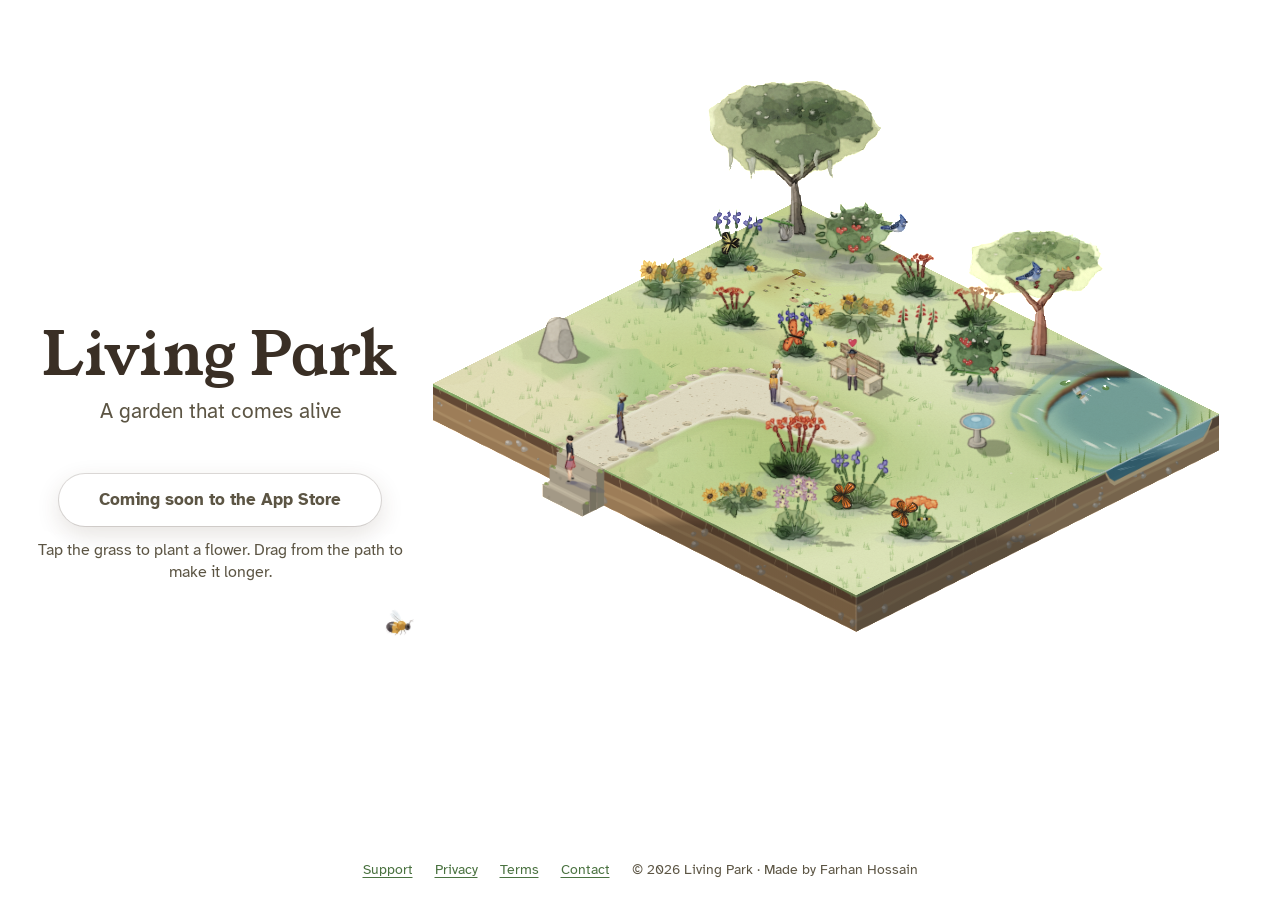
==== commit 4f44eb24: "Gentle page changes, flowers that grow in, a centred desktop home page Co-Authored-By: Claude Opus 5" ====
--- a/index.html
+++ b/index.html
@@ -29,8 +29,8 @@
       }
       html, body { margin: 0; background: #FFFFFF; }
     </style>
-    <script type="module" crossorigin src="./assets/index-Bngc1P28.js"></script>
-    <link rel="stylesheet" crossorigin href="./assets/index-C0bh7Zb6.css">
+    <script type="module" crossorigin src="./assets/index-BtGGwEGG.js"></script>
+    <link rel="stylesheet" crossorigin href="./assets/index-CwWTfNG9.css">
   <link rel="icon" href="assets/favicon.png" />
     <link rel="apple-touch-icon" href="assets/apple-touch-icon.png" />
     <link rel="canonical" href="https://livingpark.app/" />
--- a/assets/index-CwWTfNG9.css
+++ b/assets/index-CwWTfNG9.css
@@ -0,0 +1 @@
+:root{--ts: 1;--ts-tight: 1;--ts-tray: 1;--tray-h: calc(116px + 46px * var(--ts-tray));--page: #F3ECDC;--card: #FBF7EE;--text: #2A2820;--muted: #5C5544;--line: #DCCFB5;--ink: #3A2F25;--good: #C98A12;--help: #A8434F;--info: #4A7240;--accent: #4A7240;--accent-soft: #E6E7CB;--coin: #D9A12B;--paper-tile: none;--display: "Young Serif", Georgia, serif;--body: "Atkinson Hyperlegible", system-ui, sans-serif;--safe-top: env(safe-area-inset-top, 0px);--safe-bottom: env(safe-area-inset-bottom, 0px);--safe-left: env(safe-area-inset-left, 0px);--safe-right: env(safe-area-inset-right, 0px);--tile: 40px;--park-top: calc(var(--safe-top) + 92px);--park-bottom: calc(var(--tray-h) + var(--safe-bottom));--park-left: var(--safe-left);--park-right: var(--safe-right)}body.tray-folded{--park-bottom: calc(max(var(--safe-bottom), 20px) + 56px) }*{box-sizing:border-box;-webkit-tap-highlight-color:transparent}html,body{height:100%;overflow:hidden;overscroll-behavior:none;background:var(--page) var(--paper-tile) repeat;color:var(--text);font-family:var(--body);font-size:calc(15px * var(--ts));line-height:1.35;-webkit-user-select:none;user-select:none;-webkit-text-size-adjust:100%}button{font:inherit;color:inherit;background:none;border:0;padding:0;cursor:pointer}button:focus-visible,a:focus-visible{outline:3px solid var(--accent);outline-offset:2px;border-radius:10px}body:not(.keys) :focus-visible{outline:none}body:not(.keys) .splash-begin:focus-visible{box-shadow:inset 0 0 0 1.25px #3a2f2566}#app{height:100%;display:flex;flex-direction:column;padding-top:var(--safe-top);pointer-events:none}#topbar,#row2,#tray{position:relative;z-index:1;pointer-events:auto}#row2{pointer-events:none}#row2>*{pointer-events:auto}#note{z-index:2}:where(#topbar *){transition:color 1.6s ease}body.dim-sky #topbar{--text: #F6F0E0;--muted: #DCD4C0;--accent: #B5D296;color:var(--text);text-shadow:0 1px 8px rgba(18,22,46,.6)}body.dim-sky #topbar svg{filter:drop-shadow(0 1px 4px rgba(18,22,46,.55))}body.dim-sky #topbar .season-bar{background:#ffffff29;box-shadow:inset 0 0 0 .75px #ffffff80}body.dim-sky #topbar .season-bar span{background:linear-gradient(180deg,#cfe3b5,#a6c886)}#topbar{flex:0 0 48px;height:48px;display:flex;align-items:center;gap:4px;padding:0 10px 0 2px}.icon-btn{width:44px;height:44px;flex:0 0 44px;display:grid;place-items:center;border-radius:12px;color:var(--text)}.icon-btn svg{width:22px;height:22px}.menu-btn{position:relative}.menu-btn .badge{position:absolute;top:9px;right:9px;width:9px;height:9px;border-radius:50%;background:var(--good);display:none}.menu-btn.has-news .badge{display:block}.title-block{flex:1 1 auto;min-width:0;min-height:44px;display:flex;flex-direction:column;justify-content:center;align-items:stretch;gap:1px;padding:0 6px;border-radius:10px;text-align:left}.title-block .place-name{display:block}.title-block .place-name:after{content:" ▾";font-size:calc(11px * var(--ts-tight));color:var(--muted)}.speeds,.purse{--text: #2A2820;--muted: #5C5544;--accent: #4A7240;flex:0 0 auto;display:flex;align-items:center;height:36px;border-radius:18px;color:var(--text);text-shadow:none;background:var(--card) var(--paper-tile) repeat;box-shadow:0 0 0 1px #3a2f2524,0 2px 8px #46341e14}body.dim-sky #topbar :is(.speeds,.purse) svg{filter:none}.purse{gap:2px;padding:0 2px 0 9px}.life-chip{flex:0 0 auto;position:relative;display:flex;align-items:center;gap:3px;height:36px;min-width:40px;padding:0 9px 0 6px;border-radius:18px;font-weight:700;font-size:calc(15px * var(--ts-tight));font-variant-numeric:tabular-nums}.life-chip:before{content:"";position:absolute;inset:-4px 0}.life-chip svg{width:15px;height:15px;color:var(--accent)}.life-chip i{position:absolute;left:6px;bottom:6px;height:2px;max-width:calc(100% - 15px);border-radius:1px;background:var(--accent);transition:width .4s}.life-chip span{display:inline-block}#lens-bar{position:fixed;left:calc(var(--park-left) + 12px);right:calc(var(--park-right) + 12px);bottom:calc(var(--park-bottom) + 8px);z-index:2;padding:8px 8px 8px 10px;border-radius:14px;background:#fbf7eef5 var(--paper-tile) repeat;box-shadow:0 0 0 1px #3a2f2529,0 4px 14px #46341e1f;pointer-events:auto}#lens-bar[hidden]{display:none}#lens-bar p{margin:6px 2px 0;font-size:calc(14px * var(--ts))}.lens-chips{display:flex;align-items:center;gap:6px}.lens-chip{min-height:36px;padding:0 12px;border-radius:18px;font-weight:700;font-size:calc(14.5px * var(--ts));box-shadow:inset 0 0 0 1px #3a2f252e;position:relative}.lens-chip:before{content:"";position:absolute;inset:-4px 0}.lens-chip[aria-checked=true].bees{background:#6fae4a;color:#10200a}.lens-chip[aria-checked=true].water{background:#9cc4e6;color:#0e2238}.lens-chip[aria-checked=true].shelter{background:#e9c26a;color:#2e1f04}.lens-close{margin-left:auto;width:36px;height:36px;flex:0 0 36px;position:relative}.lens-close:before{content:"";position:absolute;inset:-4px}.lens-close svg{width:16px;height:16px}.place-name{font-family:var(--display);font-size:calc(14px * var(--ts-tight));letter-spacing:-.01em;line-height:1.15;white-space:nowrap;overflow:hidden;text-overflow:ellipsis}.season-line{display:flex;align-items:center;gap:6px;font-size:calc(13.5px * var(--ts-tight));color:var(--muted);white-space:nowrap}.season-bar{flex:1 1 auto;max-width:64px;height:5px;border-radius:3px;background:#3a2f251a;box-shadow:inset 0 0 0 .75px #3a2f2559;overflow:hidden}.season-bar span{display:block;height:100%;width:100%;transform-origin:left center;transform:scaleX(0);border-radius:3px;background:linear-gradient(180deg,#7FA066,var(--accent))}.coins{flex:0 0 auto;display:flex;align-items:center;gap:4px;padding-right:4px;font-weight:700;font-size:calc(15px * var(--ts-tight));font-variant-numeric:tabular-nums}.coin{width:16px;height:16px;border-radius:50% 47% 52% 49%;background:radial-gradient(circle at 36% 34%,#F6DC8E 0 24%,var(--coin) 34% 60%,#A97512 78%);box-shadow:inset 0 0 0 .75px #5a3c0a73;flex:0 0 auto}#row2{flex:0 0 44px;display:flex;align-items:center;gap:6px;margin:0 10px}.speeds{gap:0;padding:0 2px;margin-left:auto}.speeds .icon-btn{width:38px;height:36px;flex:0 0 38px;border-radius:18px;color:var(--muted);position:relative}.speeds .icon-btn:before{content:"";position:absolute;inset:-4px 0}.speeds .icon-btn svg{width:15px;height:15px}.speeds .icon-btn[aria-pressed=true]{background:var(--pool) center / 100% 120% no-repeat;color:var(--accent)}.watch-btn{flex:0 0 40px;width:40px;height:36px;display:grid;place-items:center;border-radius:18px;color:#5a4206;background:#f6e7b8 var(--paper-tile) repeat;box-shadow:0 0 0 1px #9a701273,0 3px 10px #46341e1a;position:relative}.watch-btn:before{content:"";position:absolute;inset:-4px -2px}.watch-btn[hidden]{display:none}.watch-btn svg{width:16px;height:16px}.welcome-layer{position:fixed;inset:0;display:grid;place-items:center;padding:20px;z-index:20}.welcome-layer .backdrop{position:absolute;inset:0;background:#3a2f2559}.welcome{position:relative;width:min(340px,100%);padding:22px 22px 18px;text-align:center;background:var(--card) var(--paper-tile) repeat;border-radius:22px;box-shadow:0 0 0 1.25px #3a2f2580,0 0 0 6px var(--card),0 0 0 6.75px #3a2f254d,0 12px 40px #46341e4d;animation:card-up .26s cubic-bezier(.32,.72,0,1)}.welcome .skip{position:absolute;top:4px;right:6px;min-height:44px;min-width:44px;padding:0 12px;color:var(--muted);font-weight:700;font-size:calc(14.5px * var(--ts))}.welcome-pics{display:flex;justify-content:center;gap:10px;margin:10px 0 14px}.welcome-pic{width:76px;height:76px;display:grid;place-items:center;background:var(--accent-soft);border-radius:48% 52% 46% 54%/54% 46%}.welcome-pic img{width:62px;height:62px}.welcome h2{margin:0 0 6px;font-family:var(--display);font-weight:400;font-size:calc(24px * var(--ts))}.welcome p{margin:0 4px 16px;font-size:calc(16.5px * var(--ts));line-height:1.4}.welcome-dots{display:flex;justify-content:center;gap:6px;margin-bottom:14px}.welcome-dots i{width:7px;height:7px;border-radius:50%;background:#3a2f2533}.welcome-dots i.on{background:var(--accent)}.welcome .next{width:100%;min-height:48px;font-size:calc(17px * var(--ts))}body.looking #note,body.lens-open #note{opacity:0!important}.closing .sheet,.look-card.closing,.closing .welcome{animation:card-down .18s cubic-bezier(.25,.8,.4,1) forwards}.closing .backdrop,.closing.welcome-layer .backdrop{animation:fade-away .18s ease-out forwards}@keyframes card-down{to{opacity:0;transform:translateY(18px)}}@keyframes fade-away{to{opacity:0}}.welcome-layer .backdrop{animation:fade-in .3s ease-out}body.calm .closing .sheet,body.calm .look-card.closing,body.calm .closing .welcome{animation:fade-away .2s forwards}.pack-pop{width:min(380px,100%)}.pack-pop .packs{margin:4px 0 6px}.pack-pop .pack{text-align:left;cursor:pointer;transition:transform .18s cubic-bezier(.2,.8,.2,1),box-shadow .18s ease,opacity .18s ease}.pack-pop .pack{animation:pack-wake .45s ease-in}@keyframes pack-wake{0%{opacity:.6}}.pack-layer.taken .pack[aria-pressed=false]{opacity:.4}.pack-layer .pack[aria-pressed=true]{box-shadow:0 0 0 3px var(--accent),0 6px 20px #4a724040;transform:translateY(-4px) scale(1.03)}.pack-pop .later{position:static;margin-top:4px}.goal-stamp{position:fixed;inset:0;display:grid;place-items:center;pointer-events:none!important;z-index:9}.stamp-ring{width:168px;height:168px;border-radius:50%;display:flex;flex-direction:column;align-items:center;justify-content:center;gap:2px;padding:18px;text-align:center;color:#a8434f;background:#fbf7eed1;box-shadow:inset 0 0 0 3px #a8434fcc,inset 0 0 0 7px #fbf7eed1,inset 0 0 0 8.5px #a8434f8c,0 8px 26px #46341e2e;transform:rotate(-8deg);animation:stamp-in .5s cubic-bezier(.2,1.4,.4,1) both}.stamp-ring b{font-family:var(--display);font-weight:400;font-size:calc(22px * var(--ts-tight));letter-spacing:.02em}.stamp-name{font-size:calc(14px * var(--ts-tight));font-weight:700;color:var(--text);line-height:1.2}.stamp-leaf svg{width:22px;height:22px}.goal-stamp.closing .stamp-ring{animation:stamp-out .24s ease-in forwards}@keyframes stamp-in{0%{opacity:0;transform:rotate(-8deg) scale(1.6)}60%{opacity:1}}@keyframes stamp-out{to{opacity:0;transform:rotate(-8deg) translateY(-14px) scale(.96)}}body.calm .stamp-ring{animation:fade-in .3s both}#undo{position:fixed;right:calc(var(--park-right) + 12px);bottom:calc(var(--park-bottom) + 62px);z-index:3;display:flex;align-items:center;gap:6px;min-height:40px;padding:0 14px 0 11px;border-radius:20px;font-size:calc(14.5px * var(--ts-tight));font-weight:700;color:var(--text);background:var(--card) var(--paper-tile) repeat;box-shadow:0 0 0 1px #3a2f2533,0 4px 14px #46341e24;opacity:0;visibility:hidden;transform:translateY(6px);pointer-events:none;transition:opacity .18s ease-out,transform .22s cubic-bezier(.2,.8,.2,1),visibility 0s linear .22s}#undo svg{width:17px;height:17px;color:var(--accent)}#undo:before{content:"";position:absolute;inset:-2px 0}#undo.on{opacity:1;visibility:visible;transform:none;pointer-events:auto;transition:opacity .18s ease-out,transform .22s cubic-bezier(.2,.8,.2,1),bottom .25s cubic-bezier(.2,.8,.2,1)}body.painting #undo,body.coaching:not(.coach-tools) #undo{display:none}body.lens-open #undo{bottom:calc(var(--park-bottom) + var(--lens-h, 80px) + 16px)}body.looking #undo.on{opacity:0;pointer-events:none}body.calm #undo.on{transition:opacity .18s ease-out}#park-access{position:fixed;inset:0;z-index:0;pointer-events:none}.tile-access{position:absolute;left:0;top:0;padding:0;border:0;background:none;opacity:0;pointer-events:none}#park-access.on .tile-access{pointer-events:auto}#splash{position:fixed;inset:0;z-index:40;overflow:hidden;touch-action:none;-webkit-user-select:none;user-select:none}.splash-veil{position:absolute;inset:0;background:#f8f1e2;transition:opacity 1.4s ease .15s}#splash.ready .splash-veil{opacity:0}.splash-title{position:absolute;left:0;right:0;text-align:center;color:#3a2f25;opacity:0;transform:translateY(6px);transition:opacity .9s ease,transform 1.1s cubic-bezier(.2,.8,.2,1);pointer-events:none}#splash.shown .splash-title{opacity:1;transform:none}.splash-title h1{margin:0;font-family:var(--display);font-weight:400;font-size:var(--name);line-height:1.1;letter-spacing:.005em;text-shadow:0 0 22px rgba(248,241,226,.95),0 0 6px rgba(248,241,226,.8)}.splash-title p{margin:calc(var(--sub) * .55) 0 0;font-family:var(--body);font-size:var(--sub);line-height:1.2;color:#5c5544;text-shadow:0 0 14px rgba(248,241,226,.95),0 0 4px rgba(248,241,226,.9)}.splash-begin{position:absolute;left:50%;white-space:nowrap;min-width:168px;min-height:52px;padding:0 40px;border-radius:26px;background:#fbf7eef0;box-shadow:0 0 0 1px #3a2f2529,0 8px 22px #46341e29;font-family:var(--body);font-weight:700;font-size:17px;color:#2a2820;opacity:0;transform:translate(-50%,8px);pointer-events:none;transition:opacity .7s ease .6s,transform .9s cubic-bezier(.2,.8,.2,1) .6s}.splash-begin.on{opacity:1;transform:translate(-50%);pointer-events:auto}.splash-begin:active{background:var(--accent-soft)}#splash.leaving{pointer-events:none}html.site,body.site{background:#fff}@view-transition{navigation:auto}::view-transition-old(root){animation:page-out .3s ease-in both}::view-transition-new(root){animation:page-in .6s cubic-bezier(.2,.8,.2,1) both}@keyframes page-out{to{opacity:0}}@keyframes page-in{0%{opacity:0;transform:translateY(8px)}}html.site.leaving body{opacity:0;transition:opacity .28s ease-in}#splash.site .splash-veil{background:#fff}#splash.site .splash-title h1{text-shadow:0 0 22px rgba(255,255,255,.95),0 0 6px rgba(255,255,255,.8)}#splash.site .splash-title p,#splash.site .site-try{text-shadow:0 0 12px rgba(255,255,255,.95)}#splash.site .splash-begin{background:#fff;box-shadow:0 0 0 1px #3a2f2529,0 8px 24px #46341e24}.site-try{position:absolute;margin:0;text-align:center;font-family:var(--body);font-size:16px;color:#5c5544;text-shadow:0 0 12px rgba(248,241,226,.95);opacity:0;transition:opacity .9s ease 1.2s;pointer-events:none}#splash.ready .site-try{opacity:1}#splash .site-try.done{opacity:0;transition:opacity 1.2s ease}#splash.site .splash-begin[aria-disabled=true]{cursor:default;color:#5c5544}.site-foot{position:absolute;left:0;right:0;bottom:0;display:flex;justify-content:center;flex-wrap:wrap;gap:6px 22px;padding:10px 16px calc(14px + env(safe-area-inset-bottom,0px));font-family:var(--body);font-size:14px;color:#5c5544;opacity:0;transition:opacity .9s ease .8s}#splash.ready .site-foot{opacity:1}.site-foot a{color:#4a7240;text-underline-offset:3px;min-height:32px;display:inline-flex;align-items:center}.site-foot span{display:inline-flex;align-items:center;min-height:32px}.page-life{position:absolute;inset:0;pointer-events:none;overflow:hidden;z-index:3}.page-bee,.page-bird{position:absolute;left:0;top:0;will-change:transform}.page-bee img,.page-bird img{position:absolute;left:0;top:0}.page-bee .wings{animation:bee-buzz .05s steps(2) infinite alternate;transform-origin:50% 55%}@keyframes bee-buzz{0%{opacity:.95;transform:scaleY(1)}to{opacity:.55;transform:scaleY(.55)}}.page-bird .legs{transition:opacity .2s ease}.flower-bed{position:absolute;pointer-events:none}.flower-bed .bed-flower{position:absolute;pointer-events:none;opacity:0;transform:translateY(var(--rise)) rotate(var(--lean));animation:bed-rise .7s cubic-bezier(.2,.8,.25,1) forwards,bed-sway 3.2s ease-in-out infinite alternate}.flower-bed.folding .bed-flower{animation:bed-sink .5s ease-in forwards;animation-delay:0s!important}@keyframes bed-rise{0%{opacity:0;transform:translateY(var(--rise)) rotate(var(--lean))}35%{opacity:1}to{opacity:1;transform:translateY(0) rotate(var(--lean))}}@keyframes bed-sway{0%{rotate:-1.5deg}to{rotate:1.5deg}}@keyframes bed-sink{0%{opacity:1;transform:translateY(0) rotate(var(--lean))}to{opacity:0;transform:translateY(var(--rise)) rotate(var(--lean))}}#splash.leaving .splash-title,#splash.leaving .splash-begin{opacity:0;transform:translateY(-12px);transition:opacity .5s ease,transform .7s ease}#splash.leaving .splash-begin{transform:translate(-50%,-12px)}#splash.calm *,#splash.leaving.calm *{transform:none!important;transition:opacity .4s ease!important}.splash-begin:focus-visible{outline:none;box-shadow:inset 0 0 0 1.25px #3a2f2566,0 0 0 3px var(--accent-soft)}body.titling #topbar,body.titling #row2,body.titling #tray,body.titling #note,body.titling .fold-tab,body.titling #lens-bar,body.titling #undo{visibility:hidden}body.opening #topbar,body.opening #row2{opacity:0;transform:translateY(-10px)}body.opening #tray{opacity:0;transform:translateY(24px)}body.opening #note{opacity:0}body.opened #topbar,body.opened #row2,body.opened #tray{transition:opacity .5s ease-out,transform .6s cubic-bezier(.2,.8,.2,1)}.coach{position:fixed;left:calc(var(--park-left) + 12px);right:calc(var(--park-right) + 12px);bottom:calc(var(--park-bottom) + 10px);max-width:460px;margin:0 auto;z-index:12;padding:10px 14px 12px;background:var(--card) var(--paper-tile) repeat;border-radius:16px;box-shadow:0 0 0 1.25px #3a2f2573,0 0 0 5px var(--card),0 0 0 5.75px #3a2f2538,0 8px 26px #46341e38}.coach.coach-pop{animation:coach-pop .32s ease-out}@keyframes coach-pop{0%{transform:translateY(8px) scale(.97);opacity:.4}to{transform:none;opacity:1}}.coach-top{display:flex;align-items:center;justify-content:space-between;margin-bottom:2px}.coach-parts{display:flex;align-items:center;gap:5px;min-height:16px}.coach-parts i{width:7px;height:7px;border-radius:50%;background:#3a2f2533;transition:background .3s ease}.coach-parts i.on{background:var(--accent)}.coach-skip{position:relative;min-height:32px;min-width:44px;margin:-6px -8px -6px 0;padding:0 8px;font-size:calc(14.5px * var(--ts));font-weight:700;color:var(--muted)}.coach-skip:before{content:"";position:absolute;inset:-6px 0}.coach-text{margin:0;font-size:calc(16.5px * var(--ts));line-height:1.35;color:var(--text)}.coach-next{width:100%;margin-top:10px;min-height:44px;font-size:calc(16px * var(--ts))}.coach-next[hidden]{display:none}.coach-next.waiting{visibility:hidden}body.coaching #note{opacity:0!important}.coach-ring,.coach-arrow{position:fixed;left:0;top:0;z-index:11;pointer-events:none!important}.coach-ring{border-radius:14px;box-shadow:0 0 0 3px var(--coin),0 0 0 7px #d9a12b47;animation:coach-glow 1.4s ease-in-out infinite;transition:transform .3s cubic-bezier(.2,.8,.2,1),width .3s cubic-bezier(.2,.8,.2,1),height .3s cubic-bezier(.2,.8,.2,1),border-radius .3s cubic-bezier(.2,.8,.2,1)}.coach-arrow{transition:transform .3s cubic-bezier(.2,.8,.2,1)}.coach-ring.tracking,.coach-arrow.tracking{transition:none}.coach-ring.round{border-radius:50%;background:#ffecaa47}.coach-ring[hidden],.coach-arrow[hidden]{display:none}.coach-arrow{width:28px;height:30px}.coach-arrow svg{width:28px;height:30px;fill:var(--coin);stroke:#7a5410;stroke-width:1.2;stroke-linejoin:round;animation:coach-bob 1s ease-in-out infinite}@keyframes coach-glow{50%{box-shadow:0 0 0 3px var(--coin),0 0 0 11px #d9a12b1f}}@keyframes coach-bob{50%{transform:translateY(-6px)}}body.calm .coach-ring,body.calm .coach-arrow svg,body.calm .coach.coach-pop{animation:none}#ribbon{flex:0 1 auto;min-width:0;width:max-content;max-width:100%;height:44px;border:solid transparent;border-width:4px 0;margin:0;padding:0 14px 0 9px;display:flex;align-items:center;gap:8px;position:relative;isolation:isolate;background:none;font-size:calc(14.5px * var(--ts-tight));text-align:left}#ribbon:before{content:"";position:absolute;inset:0;z-index:-1;border-radius:18px;background:var(--card) var(--paper-tile) repeat;box-shadow:0 0 0 1px #3a2f2524,0 3px 12px #46341e1f}#ribbon[hidden]{display:flex;visibility:hidden}.ribbon-kind{flex:0 0 22px;height:22px;display:grid;place-items:center;color:var(--accent)}#ribbon .ribbon-kind{margin:0;padding:0;background:none;box-shadow:none;border-radius:0}.ribbon-kind.weed,.ribbon-kind.weather{color:var(--help)}.ribbon-kind.event{color:var(--coin)}.ribbon-kind svg{width:17px;height:17px}.ribbon-text{flex:1 1 auto;min-width:0;white-space:nowrap;overflow:hidden;text-overflow:ellipsis}.ribbon-text b{color:var(--accent);margin-right:2px}.ribbon-text.tight b{display:none}.ribbon-text.tighter{font-size:.9em;letter-spacing:-.01em}.ribbon-text.two-lines{white-space:normal;font-size:.87em;line-height:1.08;text-overflow:clip}.ribbon-count{flex:0 0 auto;color:var(--muted);font-weight:700;font-variant-numeric:tabular-nums;display:flex;align-items:center;gap:3px;transform-origin:right center}.ribbon-count .coin{width:11px;height:11px;margin-left:6px}.ribbon-bar{position:absolute;left:14px;right:14px;bottom:3px;height:2px;border-radius:1px;background:#3a2f251a}.ribbon-bar span{display:block;height:100%;border-radius:1px;background:var(--accent);transition:width .4s}.ribbon-dots{position:absolute;right:14px;top:3px;display:flex;gap:3px}.ribbon-dots i{width:4px;height:4px;border-radius:50%;background:#3a2f2533}.ribbon-dots i.on{background:var(--accent)}.ribbon-badge{flex:0 0 20px;width:20px;height:20px;margin-left:-2px;display:grid;place-items:center;border-radius:50%;color:#5a4206;background:#f6e7b8;box-shadow:inset 0 0 0 1px #9a701273}.ribbon-badge:empty{display:none}.ribbon-badge.weather{color:var(--help);background:#f6dcdc;box-shadow:inset 0 0 0 1px #a8434f66}.ribbon-badge svg{width:12px;height:12px}#stage{flex:1 1 auto;min-height:0;position:relative;display:grid;place-items:center}#board{position:fixed;inset:0;z-index:0;line-height:0;pointer-events:auto}#board canvas{display:block;touch-action:none}#overlay{position:fixed;inset:0;pointer-events:none;z-index:5}.bubble{position:absolute;left:0;top:0;translate:-50% calc(-100% - 10px);max-width:190px;width:max-content;padding:8px 11px;background:var(--card);color:var(--text);border-radius:14px 13px 15px 12px;font-size:calc(14px * var(--ts));line-height:1.3;box-shadow:0 0 0 1px #3a2f254d,0 3px 12px #46341e2e;animation:bubble-in .18s ease-out}.bubble:after{content:"";position:absolute;left:50%;bottom:-6px;width:12px;height:12px;background:var(--card);transform:translate(-50%) rotate(45deg);border-radius:2px;box-shadow:1px 1px #3a2f254d}.coin-pop{position:absolute;transform:translate(-50%,-100%);display:flex;align-items:center;gap:4px;padding:3px 8px 3px 4px;border-radius:999px;background:var(--card);font-weight:700;font-size:calc(14px * var(--ts-tight));color:var(--text);box-shadow:0 0 0 1px #3a2f2540,0 2px 8px #46341e29;animation:coin-rise 1.4s ease-out forwards}.coin-pop.big{font-size:calc(17px * var(--ts-tight));padding:4px 10px}@keyframes bubble-in{0%{opacity:0;translate:-50% calc(-100% - 4px)}}.coin-fly{position:absolute;width:15px;height:15px;margin:-7.5px 0 0 -7.5px;pointer-events:none;z-index:6;box-shadow:inset 0 0 0 .75px #5a3c0a73,0 2px 5px #5a3c0a40}@keyframes coin-rise{0%{opacity:0;transform:translate(-50%,-100%)}15%{opacity:1}80%{opacity:1}to{opacity:0;transform:translate(-50%,calc(-100% - 26px))}}#note{position:fixed;left:calc(var(--park-left) + 12px);right:calc(var(--park-right) + 12px);bottom:calc(var(--park-bottom) + 10px);max-width:520px;margin:0 auto;display:flex;flex-direction:column;justify-content:flex-end;gap:6px;pointer-events:none!important;transition:opacity .35s ease}#note:empty{display:none}.slip{display:flex;align-items:center;gap:10px;padding:8px 6px 8px 14px;font-size:calc(14.5px * var(--ts));line-height:1.3;background:#fbf7eef5 var(--paper-tile) repeat;border-radius:14px;box-shadow:0 0 0 1px #3a2f2524,0 4px 14px #46341e1f;animation:slip-in .4s cubic-bezier(.2,.8,.2,1) both;transition:opacity .3s ease,translate .3s ease}.slip.going{opacity:0;translate:0 -6px}.slip:not(:last-child){background-color:#fbf7eee6}.slip:not(:last-child) .text{color:var(--muted)}@keyframes slip-in{0%{opacity:0;max-height:0;padding-top:0;padding-bottom:0;margin-bottom:-6px;translate:0 6px}to{opacity:1;max-height:120px;translate:0 0}}body.calm .slip{animation:fade-in .2s both}.slip .text{flex:1 1 auto;min-width:0}.slip .close{flex:0 0 30px;width:30px;height:30px;display:grid;place-items:center;border-radius:15px;color:var(--muted);position:relative;pointer-events:auto}.slip .close:before{content:"";position:absolute;inset:-7px}.slip .close svg{width:13px;height:13px}.slip .close.pressing{background:#4a72401f}:is(body.coaching,body.looking,body.lens-open,body.hinting,body.painting) #note .close{pointer-events:none}.slip .dot{width:11px;height:10px;border-radius:55% 45% 52% 48%/50% 56% 44% 50%;flex:0 0 11px;box-shadow:inset -1px -1px #0000001f}.dot.good{background:var(--good)}.dot.help{background:var(--help)}.dot.info{background:var(--info)}.float-pop{position:absolute;transform:translate(-50%,-100%);padding:4px 10px;border-radius:999px;background:var(--card);font-weight:700;font-size:calc(14px * var(--ts-tight));color:var(--text);white-space:nowrap;box-shadow:0 0 0 1px #3a2f2538,0 2px 8px #46341e29;animation:float-rise 2.2s ease-out forwards}.float-pop.say{white-space:normal;width:max-content;max-width:min(220px,calc(100vw - 32px));text-align:center;line-height:1.25;padding:6px 12px;border-radius:14px 13px 15px 12px}.float-pop.why{display:flex;align-items:center;gap:6px;padding-left:9px}.float-pop.why:before{content:"";width:8px;height:8px;flex:0 0 8px;border-radius:50%;background:var(--help)}@keyframes float-rise{0%{opacity:0;transform:translate(-50%,calc(-100% + 6px))}15%{opacity:1;transform:translate(-50%,-100%)}75%{opacity:1}to{opacity:0;transform:translate(-50%,calc(-100% - 22px))}}.spot{position:absolute;left:0;top:0;width:14px;height:14px;margin:-7px 0 0 -7px;animation:spot-in .3s ease-out backwards;transition:opacity .15s ease-out,scale .15s ease-out}.spot.going{opacity:0;scale:.6}.spot:before{content:"";position:absolute;inset:0;border-radius:50%;background:radial-gradient(circle,#f2c14e 0 35%,#f2c14e73 55%,#f2c14e00 72%);animation:spot-breathe 2.4s ease-in-out .4s infinite}@keyframes spot-in{0%{opacity:0;scale:.4}}.spot-words{position:absolute;left:50%;bottom:16px;transform:translate(-50%);padding:2px 8px;border-radius:999px;background:#fbf7eef2;box-shadow:0 0 0 1px #9a701273;font-size:calc(13.5px * var(--ts-tight));font-weight:700;color:#5a4206;white-space:nowrap;animation:none}@keyframes spot-breathe{50%{transform:scale(1.35)}}.flash-ring{position:absolute;transform:translate(-50%,-50%);border-radius:50%;box-shadow:0 0 0 3px #a8434fbf;animation:ring-pulse 1s ease-in-out 3}@keyframes ring-pulse{0%,to{opacity:.2;transform:translate(-50%,-50%) scale(.85)}50%{opacity:1;transform:translate(-50%,-50%) scale(1)}}#tray-fold{position:absolute;z-index:2;left:50%;top:0;width:120px;height:12px;margin-left:-60px;touch-action:none}#tray-fold:after{content:"";position:absolute;left:50%;top:5px;width:38px;height:5px;margin-left:-19px;border-radius:3px;background:#3a2f2542}#tray-fold:before{content:"";position:absolute;inset:-32px 0 -2px}#tray-body{flex:1 1 auto;min-height:0;display:flex}.tabs{touch-action:none}.items{touch-action:pan-x}body.bar-folded #topbar,body.bar-folded #row2{transform:translateY(calc(-1 * (var(--safe-top) + 96px)));opacity:0;pointer-events:none}body.tray-folded #tray{transform:translateY(100%);opacity:0;pointer-events:none}.fold-tab{position:fixed;left:50%;z-index:3;display:flex;align-items:center;gap:6px;min-height:40px;max-width:calc(100vw - 32px);padding:0 14px 0 11px;pointer-events:auto;white-space:nowrap;background:#fbf7eef2 var(--paper-tile) repeat;border-radius:999px;box-shadow:0 0 0 1px #3a2f2533,0 3px 12px #46341e24;font-size:calc(13.5px * var(--ts-tight));font-weight:700;color:var(--text);touch-action:none;opacity:0;visibility:hidden;transition:opacity .3s ease,transform .3s ease,visibility 0s linear .3s}.fold-tab:before{content:"";position:absolute;inset:-4px -2px}.fold-tab svg{width:17px;height:17px;flex:0 0 auto;color:var(--muted)}.fold-tab img{width:26px;height:26px;object-fit:contain;margin:-3px 0}.fold-tab .coin{width:12px;height:12px;margin-left:6px}#bar-tab{top:calc(max(var(--safe-top),24px) + 6px);transform:translate(-50%,-8px)}#tray-tab{bottom:calc(max(var(--safe-bottom),20px) + 12px);transform:translate(-50%,8px)}body.bar-folded #bar-tab,body.tray-folded #tray-tab{opacity:1;visibility:visible;transform:translate(-50%);transition:opacity .3s ease .1s,transform .3s cubic-bezier(.2,.8,.2,1),visibility 0s}#tray{flex:0 0 calc(var(--tray-h) + var(--safe-bottom));height:calc(var(--tray-h) + var(--safe-bottom));padding:10px 0 var(--safe-bottom);display:flex;flex-direction:column;background:var(--card) var(--paper-tile) repeat;border-radius:22px 22px 0 0;box-shadow:0 -1px #3a2f251a,0 -6px 22px #46341e1f}:root{--pool: url("data:image/svg+xml,%3Csvg xmlns='http://www.w3.org/2000/svg' viewBox='0 0 100 100'%3E%3Cfilter id='b' x='-20%25' y='-20%25' width='140%25' height='140%25'%3E%3CfeGaussianBlur stdDeviation='3.2'/%3E%3C/filter%3E%3Cg filter='url(%23b)'%3E%3Cpath d='M20 30C28 14 50 10 68 14s26 18 24 36-12 32-34 36-38-8-42-26 0-22 4-30z' fill='%23C9D7A4' fill-opacity='0.85'/%3E%3Cpath d='M34 34c8-8 24-9 32-2s8 22-2 28-26 4-31-4-4-16 1-22z' fill='%23E4EBCB' fill-opacity='0.9'/%3E%3C/g%3E%3C/svg%3E");--wash: url("data:image/svg+xml,%3Csvg xmlns='http://www.w3.org/2000/svg' viewBox='0 0 100 100' preserveAspectRatio='none'%3E%3Cpath d='M8 22C14 8 34 5 52 6s38 3 41 18c3 14 2 38-1 52s-20 19-42 19S10 93 7 78 3 34 8 22z' fill='%23E2E5C4'/%3E%3Cpath d='M8 22C14 8 34 5 52 6s38 3 41 18c3 14 2 38-1 52s-20 19-42 19S10 93 7 78 3 34 8 22z' fill='none' stroke='%234A7240' stroke-width='2' vector-effect='non-scaling-stroke' stroke-opacity='0.8'/%3E%3C/svg%3E");--stroke: url("data:image/svg+xml,%3Csvg xmlns='http://www.w3.org/2000/svg' viewBox='0 0 100 8' preserveAspectRatio='none'%3E%3Cpath d='M2 5.2C20 2.6 46 2.2 70 2.9S94 4 98 4.4C90 6.4 64 6.9 40 6.6S10 6.1 2 5.2z' fill='%234A7240'/%3E%3C/svg%3E")}.item{position:relative}.item img,.item .glyph{position:relative;z-index:1;transition:transform .32s cubic-bezier(.3,1.6,.5,1),opacity .16s ease-out,background-color .16s ease-out,color .16s ease-out}.item .name,.item .meta{position:relative;z-index:1}.item:after{content:"";position:absolute;left:50%;top:-3px;width:72px;height:64px;margin-left:-36px;background:var(--pool) center / 100% 100% no-repeat;opacity:0;transform:scale(.55);transition:opacity .12s ease-out,transform .32s cubic-bezier(.3,1.5,.5,1);pointer-events:none}.item[aria-pressed=true]:after{opacity:1;transform:none}.item[aria-pressed=true] img{transform:translateY(-3px) scale(1.08)}.item[aria-pressed=true] .name{color:var(--accent)}body.calm .item img,body.calm .item .glyph,body.calm .item:after{transition:none}.shelf{flex:1 1 auto;min-width:0;min-height:0;display:flex;flex-direction:column}.tabs{flex:0 0 40px;display:flex;gap:2px;padding:0 8px;position:relative}.tab{flex:1 1 auto;min-height:40px;display:flex;align-items:center;justify-content:center;gap:5px;position:relative;font-size:calc(14px*min(var(--ts-tray),1.3));line-height:1.05;font-weight:700;color:var(--muted);border-bottom:3px solid transparent;white-space:nowrap;padding:0 4px}.tab:before{content:"";position:absolute;inset:-4px 0 0}.tab svg{width:16px;height:16px;flex:0 0 16px;stroke-width:2.4}#tray .tab span{white-space:normal;text-wrap:balance;text-align:left}.tab[aria-selected=true]{color:var(--text);background:var(--stroke) center bottom 3px / 78% 7px no-repeat}.tab[aria-selected=true] svg{color:var(--accent)}#tray .tab[aria-selected=true]{background:none}.tab-line{position:absolute;left:0;bottom:3px;width:100px;height:7px;background:var(--stroke) center / 100% 100% no-repeat;transform-origin:left center;pointer-events:none;transition:transform .24s cubic-bezier(.2,.8,.2,1)}.tab-line.still{transition:none}.items{flex:1 1 auto;display:flex;gap:2px;padding:6px 24px 4px 8px;overflow-x:auto;overflow-y:hidden;scrollbar-width:none;-webkit-overflow-scrolling:touch;scroll-snap-type:x proximity;scroll-padding-inline:8px 24px;-webkit-mask-image:linear-gradient(90deg,transparent 0,#000 8px,#000 calc(100% - 22px),transparent 100%);mask-image:linear-gradient(90deg,transparent 0,#000 8px,#000 calc(100% - 22px),transparent 100%)}.items::-webkit-scrollbar{display:none}.items.looking{gap:6px}.item{flex:0 0 calc(74px * var(--ts-tray));scroll-snap-align:start;min-height:44px;display:flex;flex-direction:column;align-items:center;justify-content:flex-start;gap:1px;padding:0 2px 2px;border-radius:14px;text-align:center}.item img{width:52px;height:52px;object-fit:contain;pointer-events:none}.item .glyph{width:52px;height:52px;display:grid;place-items:center;border-radius:48% 52% 46% 54%/54% 46%;background:var(--accent-soft);color:var(--accent)}.item .glyph svg{width:24px;height:24px}.item.tool[aria-pressed=true]:after{opacity:0}.item.tool[aria-pressed=true] .glyph{background-color:var(--accent);color:#fffdf7;transform:translateY(-3px)}.item.tool .name{margin-top:3px}.item.locked img{opacity:.38;filter:grayscale(.7)}.item.locked .name{color:var(--muted)}.item .meta .lock svg{width:10px;height:10px;vertical-align:-1px}.new-tag{position:absolute;z-index:2;top:0;right:4px;padding:1px 5px;border-radius:7px;font-size:calc(11px * var(--ts-tray));font-weight:700;color:#fffdf7;background:var(--help)}.item .name{font-size:calc(13px * var(--ts-tray));line-height:1.1;font-weight:700;color:var(--text);max-width:100%}.item .meta{font-size:calc(12.5px * var(--ts-tray));line-height:1.2;color:var(--muted);display:flex;align-items:center;gap:3px;white-space:nowrap}.item .meta .coin{width:10px;height:10px}#layer{position:fixed;inset:0;pointer-events:none;z-index:10}#layer>*{pointer-events:auto}.look-card{position:fixed;left:calc(var(--park-left) + 8px);right:calc(var(--park-right) + 8px);bottom:calc(var(--park-bottom) + 8px);max-width:480px;margin:0 auto;background:var(--card) var(--paper-tile) repeat;border-radius:16px;box-shadow:0 0 0 1px #3a2f2538,0 8px 30px #46341e38;padding:14px 16px 16px;animation:look-up .22s cubic-bezier(.2,.9,.3,1)}@keyframes card-up{0%{transform:translateY(36px);opacity:.4}}@keyframes look-up{0%{transform:translateY(24px);opacity:.4}}.card-head{display:flex;align-items:center;justify-content:space-between;gap:8px}.card-acts{display:flex;align-items:center;gap:6px;flex:0 0 auto}.card-acts .sit-btn{position:relative;min-height:36px;padding:6px 14px;font-size:calc(14.5px * var(--ts))}.card-acts .sit-btn:before{content:"";position:absolute;inset:-4px 0}.card-title{font-family:var(--display);font-size:calc(20px * var(--ts));line-height:1.2;margin:0;font-weight:400}.card-fact{margin:8px 0 0;font-size:calc(15px * var(--ts))}.card-status{display:flex;gap:10px;align-items:flex-start;margin-top:10px;padding-top:10px;border-top:1px solid var(--line);font-size:calc(15px * var(--ts))}.card-status .dot{width:10px;height:10px;border-radius:50%;flex:0 0 10px;margin-top:5px}.card-rules{display:grid;grid-template-columns:auto 1fr;gap:2px 10px;margin-top:8px;font-size:calc(14px * var(--ts));line-height:1.35}.card-rules b{color:var(--muted);font-weight:700;font-size:calc(13.5px * var(--ts));padding-top:1px}.card-rules ul{margin:0;padding:0;list-style:none}.card-rules li{display:flex;gap:6px;align-items:flex-start}.card-rules .tick{flex:0 0 15px;height:15px;margin-top:2px;border-radius:50%;display:grid;place-items:center;box-shadow:inset 0 0 0 1.5px var(--line)}.card-rules li.met .tick{background:var(--accent);box-shadow:none;color:#fff}.card-rules li.met .tick svg{width:10px;height:10px}.card-rules li.unmet{color:var(--help)}.backdrop{position:fixed;inset:0;background:#3428184d;animation:fade-in .2s ease-out}.sheet{position:fixed;left:0;right:0;bottom:0;max-height:86%;max-width:560px;margin:0 auto;display:flex;flex-direction:column;background:var(--page) var(--paper-tile) repeat;border-radius:20px 20px 0 0;padding:6px 0 calc(12px + var(--safe-bottom));box-shadow:0 0 0 1px #3a2f2533,0 -8px 30px #46341e38;animation:card-up .26s cubic-bezier(.32,.72,0,1)}.sheet-head{display:flex;align-items:center;gap:4px;padding:4px 6px 4px 18px}.sheet-titles{flex:1 1 auto;min-width:0}.sheet-head h2{margin:0;font-family:var(--display);font-weight:400;font-size:calc(22px * var(--ts));line-height:1.2}.sheet-place{margin:0;font-size:calc(14px * var(--ts));color:var(--muted);white-space:nowrap;overflow:hidden;text-overflow:ellipsis}.sheet-body{overflow-y:auto;padding:4px 14px 8px;-webkit-user-select:text;user-select:text}.menu-list{display:flex;flex-direction:column;gap:8px}.menu-grid{display:grid;grid-template-columns:1fr 1fr;gap:8px}.menu-tile{display:flex;align-items:center;gap:10px;min-height:68px;padding:10px 10px 10px 12px;border-radius:16px;background:var(--card);box-shadow:inset 0 0 0 1px #3a2f2524;text-align:left}.tile-icon{flex:0 0 34px;width:34px;height:34px;display:grid;place-items:center;border-radius:11px;background:var(--accent-soft);color:var(--accent)}.tile-text{display:flex;flex-direction:column;gap:1px;min-width:0}.tile-icon svg{width:20px;height:20px}.tile-name{font-weight:700;font-size:calc(15.5px * var(--ts))}.menu-tile small{font-size:calc(13.5px * var(--ts));color:var(--muted);line-height:1.25}.menu-foot{display:flex;gap:8px;margin-top:8px}.menu-help{flex:1 1 0;display:flex;align-items:center;justify-content:center;gap:8px;min-height:48px;border-radius:14px;font-weight:700;color:var(--accent)}.menu-help svg{width:18px;height:18px}.this-park{display:grid;grid-template-columns:84px 1fr;gap:6px 12px;align-items:center;padding:12px;border-radius:16px;background:var(--card);box-shadow:inset 0 0 0 2px var(--accent)}.this-park img{width:84px;border-radius:6px;box-shadow:0 0 0 1px #3a2f2538}.this-text small{font-weight:700;color:var(--accent);font-size:calc(13.5px * var(--ts))}.this-text h3{margin:0;font-family:var(--display);font-weight:400;font-size:calc(18px * var(--ts))}.this-text p{margin:2px 0 0;font-size:calc(14px * var(--ts));color:var(--muted)}.this-btns{grid-column:1 / -1;display:flex;flex-wrap:wrap;gap:8px;align-items:center}.menu-item{display:flex;align-items:center;gap:12px;min-height:56px;padding:10px 14px;background:var(--card);box-shadow:inset 0 0 0 1px #3a2f2524;border-radius:14px;text-align:left;font-size:calc(16px * var(--ts));font-weight:700}.menu-item small{display:block;font-weight:400;font-size:calc(14px * var(--ts));color:var(--muted)}.place-card{display:flex;gap:14px;align-items:flex-start;background:var(--card);box-shadow:inset 0 0 0 1px #3a2f2524;border-radius:16px;padding:12px;margin-bottom:10px}.place-thumb{flex:0 0 84px;width:84px;border-radius:6px;box-shadow:0 0 0 1px #3a2f2538,0 2px 6px #46341e1f}.place-thumb.locked{opacity:.45;filter:grayscale(.5)}.place-text{flex:1 1 auto;min-width:0;padding-top:2px}.menu-park{display:flex;gap:14px;align-items:center;margin:0 2px 14px}.menu-park img{width:96px;border-radius:6px;box-shadow:0 0 0 1px #3a2f2538,0 2px 8px #46341e24}.menu-park img.iso{width:120px;border-radius:0;box-shadow:none}.this-park img.iso,.place-thumb.iso{width:104px;flex-basis:104px;border-radius:0;box-shadow:none}.this-park:has(img.iso){grid-template-columns:104px 1fr}.menu-park h3{margin:0;font-family:var(--display);font-weight:400;font-size:calc(19px * var(--ts))}.menu-park p{margin:4px 0 0;color:var(--muted);font-size:calc(14px * var(--ts))}.place-card h3{margin:0;font-family:var(--display);font-weight:400;font-size:calc(18px * var(--ts))}.place-card p{margin:4px 0 0;color:var(--muted);font-size:calc(14px * var(--ts))}.place-card .row{display:flex;gap:8px;margin-top:10px;flex-wrap:wrap;align-items:center}.place-card .row .slot-tag{margin-right:0}.place-card.here{box-shadow:inset 0 0 0 2px var(--accent)}.place-card.locked{padding:10px 12px;background:#fbf7ee99}.place-card.locked .place-thumb{flex-basis:64px;width:64px}.place-card.locked h3{font-size:calc(16.5px * var(--ts))}.place-lock{display:flex;align-items:flex-start;gap:5px}.place-lock svg{flex:0 0 14px;width:14px;height:14px;margin-top:2px}.btn.quiet{background:none;color:var(--help);padding:0 10px;margin-left:auto}.btn{min-height:44px;padding:0 16px;border-radius:12px;font-weight:700;font-size:calc(15px * var(--ts));background:var(--accent);color:#fff}.btn.secondary{background:var(--accent-soft);color:var(--text)}.btn[disabled]{opacity:1;background:#ece5d3;color:var(--muted);cursor:default}.goal{display:flex;align-items:center;gap:12px;background:var(--card);box-shadow:inset 0 0 0 1px #3a2f2524;border-radius:14px;padding:12px 14px;margin-bottom:8px}.goal .check{width:28px;height:28px;flex:0 0 28px;border-radius:50%;border:2px solid var(--line);display:grid;place-items:center;color:#fff}.goal.met .check{background:#ab3b3a;border-color:#ab3b3a;border-radius:6px;color:#fff8ee;transform:rotate(-4deg)}.goal .progress{display:block;height:4px;margin-top:6px;border-radius:2px;background:#3a2f251a;overflow:hidden}.goal .progress i{display:block;height:100%;border-radius:2px;background:var(--accent);transition:width .4s ease-out}.goal .check svg{width:16px;height:16px}.goal .label{flex:1 1 auto;font-weight:700}.goal .label small{display:block;font-weight:400;color:var(--muted);font-size:calc(14px * var(--ts))}.goal .count{flex:0 0 auto;color:var(--muted);font-variant-numeric:tabular-nums;font-size:calc(14px * var(--ts));white-space:nowrap}.sheet.tall{height:86%}.guide-tabs{margin:0 -6px 8px}.guide-tabs .tab{font-size:calc(13px * var(--ts-tray))}.guide-card{display:grid;grid-template-columns:60px 1fr;gap:12px;align-items:center;background:var(--card) var(--paper-tile) repeat;box-shadow:inset 0 0 0 1px #3a2f2524;border-radius:14px;padding:10px 12px 10px 10px;margin-bottom:8px}.guide-pic{width:60px;height:60px;display:grid;place-items:center;background:var(--accent-soft);border-radius:48% 52% 46% 54%/54% 46%}.guide-pic img{width:50px;height:50px}.guide-card h3{margin:0;font-family:var(--display);font-weight:400;font-size:calc(17px * var(--ts))}.guide-card p{margin:2px 0 0;font-size:calc(14.5px * var(--ts));line-height:1.38}.sheet-sub{margin:16px 2px 8px;font-family:var(--display);font-weight:400;font-size:calc(17px * var(--ts))}.guide-intro{color:var(--muted);font-size:calc(14px * var(--ts));margin:0 2px 10px}.setting{display:flex;align-items:center;gap:12px;background:var(--card);box-shadow:inset 0 0 0 1px #3a2f2524;border-radius:14px;padding:8px 14px;margin-bottom:8px;min-height:56px;font-weight:700;width:100%;text-align:left}.setting>span:first-child{flex:1 1 auto}.switch{width:50px;height:30px;border-radius:15px;background:var(--line);position:relative;flex:0 0 50px;transition:background .15s}.switch:after{content:"";position:absolute;top:3px;left:3px;width:24px;height:24px;border-radius:50%;background:#fffdf7;box-shadow:0 1px 3px #46341e4d;transition:transform .15s}.setting[aria-checked=true] .switch{background:var(--accent)}.setting[aria-checked=true] .switch:after{transform:translate(20px)}.small-print{color:var(--muted);font-size:calc(14px * var(--ts));margin:14px 4px 0}.setting-group{border-radius:16px;background:var(--card);box-shadow:inset 0 0 0 1px #3a2f2524;overflow:hidden}.setting-group .setting{background:none;box-shadow:none;border-radius:0;margin:0}.setting-group .setting+.setting{border-top:1px solid rgba(58,47,37,.1)}.about{margin:14px 0 0}.about summary{display:flex;align-items:center;min-height:44px;padding:0 4px;font-weight:700;color:var(--accent);cursor:pointer;list-style:none}.about summary::-webkit-details-marker{display:none}.about summary:after{content:"";width:7px;height:7px;margin-left:8px;border:solid currentColor;border-width:0 2px 2px 0;transform:translateY(-2px) rotate(45deg);transition:transform .2s}.about[open] summary:after{transform:translateY(1px) rotate(-135deg)}.about .small-print:first-of-type{margin-top:2px}.season-log{display:flex;flex-wrap:wrap;gap:4px;margin-top:5px}.season-log i{display:inline-flex;align-items:center;gap:3px;font-style:normal;font-weight:700;font-size:calc(13px * var(--ts));line-height:1;padding:4px 8px;border-radius:10px;color:var(--muted);box-shadow:inset 0 0 0 1px #3a2f252e}.season-log i.ok{background:var(--accent-soft);color:var(--text);box-shadow:none}.season-log i.ok svg{width:11px;height:11px;color:var(--accent)}.season-log i.missed{text-decoration:line-through}.menu-clear{margin-top:8px;display:flex;flex-wrap:wrap;gap:6px;align-items:center}.menu-clear .btn{min-height:36px;padding:0 12px;font-size:calc(14px * var(--ts))}.menu-clear .slot-ask{flex:1 0 100%;margin:0 0 2px}.packs{display:grid;grid-template-columns:1fr 1fr;gap:8px;margin-bottom:6px}.pack{display:flex;flex-direction:column;gap:6px;padding:10px;border-radius:14px;background:var(--card);box-shadow:inset 0 0 0 1.5px #c98a128c}.pack h4{margin:0;font-family:var(--display);font-weight:400;font-size:calc(16px * var(--ts))}.pack-back{display:inline-block;margin-left:4px;padding:1px 6px;border-radius:7px;font-family:var(--body);font-weight:700;font-size:calc(12.5px * var(--ts));color:var(--muted);background:var(--accent-soft);vertical-align:2px}.land-offer{display:flex;flex-direction:column;gap:8px;padding:12px 14px;border-radius:14px;background:var(--card);box-shadow:inset 0 0 0 1px #3a2f2524;margin-bottom:8px}.land-offer p{margin:0;font-size:calc(14.5px * var(--ts));line-height:1.35}.land-offer .btn{align-self:flex-start;display:inline-flex;align-items:center;gap:6px}.land-offer .btn .coin{width:13px;height:13px}.pack-items{display:flex;flex-wrap:wrap;gap:4px;flex:1 1 auto}.pack-item{width:calc(50% - 2px);display:flex;flex-direction:column;align-items:center;text-align:center}.pack-item img{width:36px;height:36px;object-fit:contain}.pack-item small{font-size:calc(12.5px * var(--ts));line-height:1.15}.steps{display:flex;flex-wrap:wrap;gap:4px 10px;margin:3px 0 2px;font-size:calc(13.5px * var(--ts));color:var(--muted)}.step{display:inline-flex;align-items:center;gap:4px}.step i{width:9px;height:9px;border-radius:50%;box-shadow:inset 0 0 0 1.5px #3a2f2559}.step.done{color:var(--text);font-weight:700}.step.done i{background:var(--accent);box-shadow:none}.bird-list{display:flex;flex-direction:column;gap:6px}.bird-row{padding:10px 12px;border-radius:12px;background:var(--card);box-shadow:inset 0 0 0 1px #3a2f251f}.bird-row b{font-size:calc(15px * var(--ts))}.bird-row small{display:block;color:var(--muted);font-size:calc(14px * var(--ts))}.need{display:flex;align-items:center;gap:10px;width:100%;min-height:48px;padding:8px 12px;margin-bottom:6px;border-radius:12px;background:var(--card);box-shadow:inset 0 0 0 1px #3a2f2524;text-align:left;font-size:calc(14.5px * var(--ts))}.need .dot{width:10px;height:10px;border-radius:50%;flex:0 0 10px}.need span:nth-child(2){flex:1 1 auto}.need small{color:var(--accent);font-weight:700;font-size:calc(14px * var(--ts))}.life-big{display:flex;align-items:baseline;gap:8px;margin:2px 2px 4px}.life-big b{font-family:var(--display);font-weight:400;font-size:calc(40px * var(--ts));line-height:1}.life-big span:last-child{font-weight:700;color:var(--muted)}.life-leaf svg{width:24px;height:24px;color:var(--accent)}.life-parts{margin:12px 0 4px}.life-part{display:flex;justify-content:space-between;padding:8px 2px;border-bottom:1px solid var(--line);font-size:calc(15px * var(--ts))}.life-part small{color:var(--muted)}.park-slot{display:flex;flex-direction:column;gap:8px;background:var(--card);box-shadow:inset 0 0 0 1px #3a2f2524;border-radius:14px;padding:12px 14px;margin-bottom:8px}.park-slot.current{box-shadow:inset 0 0 0 2px var(--accent)}.park-slot h3{margin:0;font-family:var(--display);font-weight:400;font-size:calc(17px * var(--ts))}.park-slot p{margin:2px 0 0;font-size:calc(14.5px * var(--ts));color:var(--muted)}.slot-btns{display:flex;flex-wrap:wrap;align-items:center;gap:8px}.slot-tag{font-weight:700;font-size:calc(14px * var(--ts));color:var(--accent);margin-right:auto}.slot-ask{flex:1 0 100%;margin:0;font-weight:700;color:var(--text)!important}.style-pick{display:flex;flex-wrap:wrap;gap:6px}.style-chip{min-height:44px;padding:0 14px;border-radius:22px;background:var(--card);box-shadow:inset 0 0 0 1px #3a2f252e;font-size:calc(14px * var(--ts));font-weight:700}.style-chip[aria-checked=true]{background:var(--accent);color:#fffdf7;box-shadow:none}.calm *,.calm *:before,.calm *:after{animation:none!important;transition:none!important}#topbar,#row2,#note,#tray,#lens-bar{transition:opacity .5s ease,transform .35s ease,bottom .35s ease}body.painting #topbar,body.painting #row2,body.painting #note,body.painting #tray,body.painting #lens-bar{opacity:0!important;pointer-events:none}body.painting .fold-tab{opacity:0!important;visibility:hidden!important}.painting-view{position:fixed;inset:0;z-index:15;display:flex;align-items:flex-end;justify-content:flex-end;padding:0 26px calc(var(--safe-bottom) + 34px);background:none;animation:fade-in .8s ease}.inscription{display:flex;align-items:center;gap:12px;text-align:left;font-family:var(--display);font-size:calc(15px * var(--ts));line-height:1.35;color:var(--ink)}.inscription b{font-weight:400;font-size:calc(19px * var(--ts))}.inscription .seal{width:38px;height:38px;flex:0 0 38px;display:grid;place-items:center;border-radius:5px;background:#ab3b3a;color:#fbf1e4;transform:rotate(-4deg);box-shadow:inset 0 0 0 2px #fbf1e480}.inscription .seal svg{width:22px;height:22px}@keyframes fade-in{0%{opacity:0}}.animal-grid{display:grid;grid-template-columns:repeat(3,1fr);gap:8px;margin-bottom:8px}.animal{display:flex;flex-direction:column;align-items:center;gap:4px;padding:10px 6px;text-align:center;background:var(--card);border-radius:14px;box-shadow:inset 0 0 0 1px #3a2f2524}.animal b{font-size:calc(13.5px * var(--ts));line-height:1.15}.animal small{font-size:calc(13px * var(--ts));line-height:1.2;color:var(--muted)}.animal-pic{width:58px;height:58px;display:grid;place-items:center;border-radius:48% 52% 46% 54%/54% 46%;background:var(--accent-soft)}.animal-pic img{width:54px;height:54px}.animal.unknown .animal-pic{background:#3a2f2512;font-family:var(--display);font-size:calc(24px * var(--ts));color:var(--muted)}.animal.unknown b{color:var(--muted)}.place-park{font-size:calc(14px * var(--ts));color:var(--muted);margin-top:2px}:root{--double-rule: url("data:image/svg+xml,%3Csvg xmlns='http://www.w3.org/2000/svg' viewBox='0 0 100 100' preserveAspectRatio='none'%3E%3Cg fill='none' stroke='%235E4A36' stroke-linejoin='round'%3E%3Cpath d='M1.2 1.7C30 1.1 70 1.9 98.7 1.3C99.1 30 98.6 70 98.9 98.6C70 99.1 30 98.4 1.4 98.9C0.9 70 1.5 30 1.2 1.7Z' stroke-width='1.3' stroke-opacity='0.78' vector-effect='non-scaling-stroke'/%3E%3Cpath d='M4.3 4.7C30 4.3 70 4.9 95.6 4.4C95.9 30 95.4 70 95.7 95.4C70 95.8 30 95.3 4.5 95.6C4.2 70 4.7 30 4.3 4.7Z' stroke-width='0.6' stroke-opacity='0.62' vector-effect='non-scaling-stroke'/%3E%3C/g%3E%3C/svg%3E")}.journal-list{display:grid;gap:14px;animation:fade-in .2s ease-out}.journal-page{position:relative;background:var(--card) var(--paper-tile) repeat;box-shadow:inset 0 0 0 1px #3a2f2524,0 1px #3a2f250f;border-radius:6px 14px 14px 6px;padding:14px 16px 14px 22px;background-image:linear-gradient(90deg,rgba(178,74,58,.22) 0 1px,transparent 1px),var(--paper-tile);background-size:100% 100%,auto;background-position:11px 0,0 0;background-repeat:no-repeat,repeat}.journal-when{margin:0 0 8px;font-family:var(--body);font-weight:700;font-size:calc(12.5px * var(--ts));letter-spacing:.06em;text-transform:uppercase;color:var(--muted)}.plate-frame{position:relative;display:grid;place-items:center;aspect-ratio:1.5;margin:0 0 12px;padding:4% 5% 3%;background:#ece0c66b}.plate-frame:before{content:"";position:absolute;inset:0;background:var(--double-rule) center / 100% 100% no-repeat;pointer-events:none}.plate-frame img{width:100%;height:100%;object-fit:contain;transition:opacity .2s ease-out}.plate-frame img:not([src]){visibility:hidden}.journal-best{margin:0;font-family:var(--display);font-weight:400;font-size:calc(19px * var(--ts));line-height:1.3;color:var(--text)}.journal-best.quiet{color:var(--muted);font-size:calc(16px * var(--ts))}.journal-page.quiet{padding-top:10px;padding-bottom:10px}.journal-page.quiet .journal-when{margin-bottom:2px}.journal-more{margin:6px 0 0;padding:0;list-style:none}.journal-more li{font-size:calc(14px * var(--ts));line-height:1.4;color:var(--muted);padding-left:14px;position:relative}.journal-more li:before{content:"";position:absolute;left:2px;top:.62em;width:5px;height:5px;border-radius:50%;background:var(--accent);opacity:.6}.journal-found{margin-top:12px;padding-top:10px;border-top:1px dashed rgba(58,47,37,.2)}.journal-found>b{font-size:calc(12.5px * var(--ts));color:var(--muted)}.found-row{display:flex;flex-wrap:wrap;gap:8px 12px;margin-top:6px}.found-pic{display:flex;flex-direction:column;align-items:center;width:calc(76px * var(--ts));text-align:center}.found-paper{width:58px;height:58px;display:grid;place-items:center;border-radius:50%;background:radial-gradient(circle at 45% 40%,#fffcf4f2,#ece0c699);box-shadow:inset 0 0 0 1px #5e4a3638}.found-paper img{width:48px;height:48px;object-fit:contain;transition:opacity .16s ease-out}.found-pic small{margin-top:4px;font-size:calc(12.5px * var(--ts));line-height:1.2;color:var(--text)}.journal-postcard{position:relative;display:grid;grid-template-columns:repeat(auto-fit,minmax(140px,1fr));gap:12px;align-items:center;padding:12px;background:#fcf7eb var(--paper-tile) repeat;border-radius:4px;box-shadow:inset 0 0 0 1px #3a2f251f,0 1px #3a2f2514,0 4px 14px #46341e1f;transform:rotate(-.6deg)}.journal-postcard .plate-frame{margin:0;aspect-ratio:1.15}.postcard-text small{font-weight:700;color:var(--muted);font-size:calc(12px * var(--ts))}.postcard-text h3{margin:2px 0 4px;font-family:var(--display);font-weight:400;font-size:calc(18px * var(--ts));line-height:1.2}.postcard-text p{margin:0;font-size:calc(13.5px * var(--ts));line-height:1.35;color:var(--text)}.postcard-stamp{position:absolute;top:6px;right:6px;padding:2px 7px;border:1.5px solid rgba(142,52,64,.75);border-radius:4px;color:#8e3440;background:#fcf7ebd9;font-weight:700;font-size:calc(12px * var(--ts));transform:rotate(7deg)}body.calm .journal-postcard{transform:none}img.filling{opacity:0!important}.guide-pic img,.welcome-pic img,.pack-item img,.animal-pic img,.menu-park img,.this-park img,.place-thumb,.fold-tab img{transition:opacity .16s ease-out}.menu-park img.filling,.this-park img.filling,.place-thumb.filling{box-shadow:none}.menu-tile,.btn,.setting,.need,#ribbon,.style-chip,.place-card,.pack,.icon-btn,.life-chip{transition:transform .22s cubic-bezier(.34,1.56,.64,1)}body:not(.calm) :is(.menu-tile,.btn,.setting,.need,#ribbon,.style-chip,.place-card,.pack).pressing:not(:disabled){transform:scale(.96);transition:transform 70ms ease-out}body:not(.calm) :is(.icon-btn,.life-chip).pressing:not(:disabled){transform:scale(.92);transition:transform 70ms ease-out}body:not(.calm) .fold-tab.pressing{transform:translate(-50%) scale(.92);transition:transform 70ms ease-out}body:not(.calm) #undo.on.pressing{transform:scale(.94);transition:transform 70ms ease-out}body:not(.calm) :is(.item.pressing img,.item.pressing .glyph){transform:scale(.9);transition:transform 70ms ease-out}:is(.icon-btn,.item,.life-chip,.title-block,.tab,.menu-help,.lens-chip,.coach-skip,.welcome .skip).pressing{background-color:#4a72401f}:is(.menu-tile,.setting,.need,.style-chip,.place-card,.pack).pressing{background-image:linear-gradient(#4a72401f,#4a72401f)}:is(.fold-tab,#undo).pressing,#ribbon.pressing:before{background-image:linear-gradient(#4a72401f,#4a72401f),var(--paper-tile)}.btn.pressing:not(:disabled){filter:brightness(.94)}.guide-card .found{display:block;color:var(--muted);font-size:calc(13.5px * var(--ts));margin:1px 0 2px}body.wide{--side-w: clamp(calc(232px * var(--ts-tray)), 27vw, 330px);--park-top: calc(var(--safe-top) + 50px);--park-bottom: max(var(--safe-bottom), 8px);--park-right: calc(var(--side-w) + var(--safe-right))}body.wide.tray-folded{--park-right: var(--safe-right)}body.wide #app{display:grid;grid-template-columns:44px fit-content(240px) minmax(0,1fr) auto auto auto;grid-template-rows:48px minmax(0,1fr);column-gap:2px;padding:var(--safe-top) max(var(--safe-right),6px) 0 max(var(--safe-left),6px)}body.wide #topbar,body.wide #row2{display:contents}body.wide :where(#topbar,#row2)>*{position:relative;z-index:1;grid-row:1;align-self:center;transition:transform .22s cubic-bezier(.34,1.56,.64,1),translate .35s ease,opacity .5s ease}body.wide .menu-btn{grid-column:1}body.wide .title-block{grid-column:2}body.wide #ribbon{grid-column:3;justify-self:start;margin:0 6px 0 4px}body.wide .watch-btn{grid-column:4;margin-right:6px}body.wide #speeds{grid-column:5;margin-right:6px}body.wide .purse{grid-column:6}body.wide #stage{grid-row:2;grid-column:1 / -1}body.wide.bar-folded :where(#topbar,#row2)>*{translate:0 calc(-1 * (var(--safe-top) + 60px));opacity:0;pointer-events:none}body.wide.opening :where(#topbar,#row2)>*{opacity:0;translate:0 -10px}body.wide.opened :where(#topbar,#row2)>*{transition:opacity .5s ease-out,translate .6s cubic-bezier(.2,.8,.2,1)}body.wide.painting :where(#topbar,#row2)>*{opacity:0!important;pointer-events:none}body.wide.titling :where(#topbar,#row2)>*{visibility:hidden}body.wide #tray{position:fixed;top:calc(var(--safe-top) + 50px);right:0;bottom:0;width:calc(var(--side-w) + var(--safe-right));height:auto;flex:none;flex-direction:row;padding:0 var(--safe-right) var(--safe-bottom) 0;border-top:1px solid rgba(58,47,37,.28);border-left:1px solid rgba(58,47,37,.28);border-radius:16px 0 0;box-shadow:-4px 0 16px #46341e12}body.wide.tray-folded #tray{transform:translate(100%)}body.wide.opening #tray{transform:translate(24px)}body.wide #tray{padding-top:6px;padding-left:12px}body.wide #tray-fold{left:0;top:50%;width:12px;height:120px;margin:-60px 0 0}body.wide #tray-fold:after{left:4px;top:50%;width:5px;height:38px;margin:-19px 0 0}body.wide #tray-fold:before{inset:0 -2px 0 -24px}body.wide #tray-body{min-width:0}body.wide .tabs{flex:0 0 52px;padding:0 4px 0 0}body.wide #tray .tab{flex-direction:column;gap:3px;font-size:calc(12.5px*min(var(--ts-tray),1.3));padding:0 2px}body.wide #tray .tab span{text-align:center}body.wide .items{display:grid;grid-template-columns:repeat(auto-fill,minmax(calc(68px * var(--ts-tray)),1fr));grid-auto-rows:max-content;align-content:start;gap:10px 2px;padding:10px 6px 28px 0;overflow-x:hidden;overflow-y:auto;touch-action:pan-y;scroll-snap-type:none;-webkit-mask-image:linear-gradient(180deg,transparent 0,#000 8px,#000 calc(100% - 24px),transparent 100%);mask-image:linear-gradient(180deg,transparent 0,#000 8px,#000 calc(100% - 24px),transparent 100%)}body.wide .item{flex:none;padding:4px 2px 2px}body.wide .item .meta{display:block;white-space:normal;text-align:center}body.wide .item .meta :is(.coin,.lock){display:inline-block;vertical-align:-1px;margin-right:3px}body.wide #bar-tab{top:calc(max(var(--safe-top),8px) + 4px)}body.wide #tray-tab{left:auto;right:calc(max(var(--safe-right),12px) + 4px);bottom:calc(max(var(--safe-bottom),12px) + 6px);transform:translate(8px)}body.wide.tray-folded #tray-tab{transform:none}body.wide:not(.calm) #tray-tab.pressing{transform:scale(.92)}body.wide .sheet{max-height:calc(100% - var(--safe-top) - 10px);max-width:min(560px,calc(100% - var(--safe-left) - var(--safe-right) - 16px))}body.wide .sheet.tall{height:calc(100% - var(--safe-top) - 10px)}body.wide :is(.welcome-layer,.reveal-layer){padding:10px calc(var(--safe-right) + 10px) 10px calc(var(--safe-left) + 10px)}body.wide :is(.welcome,.reveal){max-height:100%;overflow-y:auto}body.wide .painting-view{padding:0 calc(var(--safe-right) + 26px) calc(max(var(--safe-bottom),8px) + 14px)}body.looking .coach{top:calc(var(--park-top) + 8px);bottom:auto}.hint-slip{top:calc(var(--park-top) + 8px);bottom:auto;display:flex;align-items:center;gap:12px;padding:10px 10px 10px 14px}body.tray-folded .hint-slip{bottom:auto}.hint-slip .coach-text{flex:1 1 auto}.hint-slip .hint-ok{flex:0 0 auto;min-height:40px;padding:0 14px;font-size:calc(14.5px * var(--ts))}.hint-slip.closing{animation:fade-away .22s ease-out forwards}body.hinting #note{opacity:0!important}.painting-view.ceremony{animation:fade-in 1.2s ease}.painting-view.ceremony.closing{animation:fade-away .5s ease-out forwards}.painting-view.ceremony .inscription{animation:rise-in 1.4s .5s cubic-bezier(.2,.8,.2,1) both}.inscription-line{font-family:var(--body);font-weight:700;font-size:calc(14.5px * var(--ts));color:#ab3b3a}.painting-view.ceremony .seal{width:46px;height:46px;flex-basis:46px;animation:seal-press .6s 1.3s cubic-bezier(.2,1.3,.4,1) both}.painting-view.ceremony .seal svg{width:26px;height:26px}@keyframes seal-press{0%{opacity:0;transform:rotate(-12deg) scale(1.7)}55%{opacity:1}to{transform:rotate(-4deg)}}@keyframes rise-in{0%{opacity:0;transform:translateY(8px)}}body.calm .painting-view.ceremony .inscription,body.calm .painting-view.ceremony .seal{animation:fade-in .6s both}.reveal-layer{position:fixed;inset:0;z-index:18;display:grid;place-items:center;padding:20px}.reveal-layer .backdrop{position:absolute;inset:0;background:#3a2f2538;animation:fade-in .5s ease-out}.reveal{position:relative;width:min(340px,100%);padding:16px 16px 14px;text-align:center;background:var(--card) var(--paper-tile) repeat;border-radius:22px;box-shadow:0 0 0 1.25px #3a2f2580,0 0 0 6px var(--card),0 0 0 6.75px #3a2f254d,0 12px 40px #46341e4d;animation:card-up .4s cubic-bezier(.32,.72,0,1)}.reveal-layer.closing .reveal{animation:card-down .24s ease-in forwards}.reveal-layer.closing .backdrop{animation:fade-away .24s ease-out forwards}.reveal-pic{position:relative;display:block;aspect-ratio:2;margin:0 0 12px;border-radius:10px;overflow:hidden;background:#f4eedf}.reveal-pic:after{content:"";position:absolute;inset:0;background:var(--double-rule) center / 100% 100% no-repeat;pointer-events:none}.reveal-pic img{width:100%;height:100%;object-fit:cover;-webkit-mask-image:linear-gradient(90deg,#000 0 40%,transparent 60% 100%);mask-image:linear-gradient(90deg,#000 0 40%,transparent 60% 100%);-webkit-mask-size:260% 100%;mask-size:260% 100%;animation:wash-in 2.2s .35s cubic-bezier(.4,0,.2,1) both}@keyframes wash-in{0%{-webkit-mask-position:100% 0;mask-position:100% 0}to{-webkit-mask-position:0 0;mask-position:0 0}}.reveal-kicker{display:block;font-weight:700;font-size:calc(13px * var(--ts));color:var(--accent);letter-spacing:.04em}.reveal h2{margin:2px 0 4px;font-family:var(--display);font-weight:400;font-size:calc(24px * var(--ts))}.reveal p{margin:0 4px 14px;color:var(--muted);font-size:calc(14.5px * var(--ts));line-height:1.35}.reveal-row{display:flex;gap:8px}.reveal-row .btn{flex:1 1 0;min-height:46px}body.calm .reveal-pic img{animation:fade-in .6s both;-webkit-mask-image:none;mask-image:none}.dream-seal{position:fixed;left:var(--park-left);right:var(--park-right);top:calc(var(--park-top) + 26px);display:grid;place-items:center;pointer-events:none!important;z-index:9}.dream-ring{width:196px;height:196px;border-radius:50%;display:flex;flex-direction:column;align-items:center;justify-content:center;gap:3px;padding:20px;text-align:center;color:#8a5a12;background:radial-gradient(circle at 42% 36%,#fffaecf5,#f6ecd2e6);box-shadow:inset 0 0 0 3px #c98a12d9,inset 0 0 0 7px #fbf7eed9,inset 0 0 0 8.5px #c98a128c,0 10px 30px #46341e33;transform:rotate(6deg);animation:dream-in .7s cubic-bezier(.2,1.3,.4,1) both}.dream-ring b{font-family:var(--display);font-weight:400;font-size:calc(21px * var(--ts-tight))}.dream-name{font-size:calc(14px * var(--ts-tight));font-weight:700;color:var(--text);line-height:1.2}.dream-coins{display:inline-flex;align-items:center;gap:5px;margin-top:4px;font-weight:700;font-size:calc(15px * var(--ts-tight));color:#7a5410}.dream-coins .coin{width:14px;height:14px}.dream-leaf svg{width:24px;height:24px}.dream-seal.closing .dream-ring{animation:dream-out .4s ease-in forwards}@keyframes dream-in{0%{opacity:0;transform:rotate(14deg) scale(1.5)}60%{opacity:1}}@keyframes dream-out{to{opacity:0;transform:rotate(6deg) translateY(-16px) scale(.96)}}body.calm .dream-ring{animation:fade-in .4s both}body.calm .dream-seal.closing .dream-ring{animation:fade-away .3s forwards}.howto-icon{display:grid;place-items:center;color:var(--accent)}.howto-icon svg{width:30px;height:30px}.howto-replay{width:100%;min-height:48px;margin:8px 0 4px;font-size:calc(16px * var(--ts))}.plate-frame img.moment{object-fit:cover;border-radius:2px}.place-card.locked .place-thumb.teaser{flex:0 0 104px;width:104px;aspect-ratio:208 / 120;object-fit:cover;opacity:1;filter:none;border-radius:6px}body.painting .hint-slip{opacity:0;pointer-events:none}.painting-view.night .inscription{color:#f4eedf;text-shadow:0 1px 10px rgba(30,34,70,.6)}.painting-view.night .inscription-line{color:#f2b8a8}
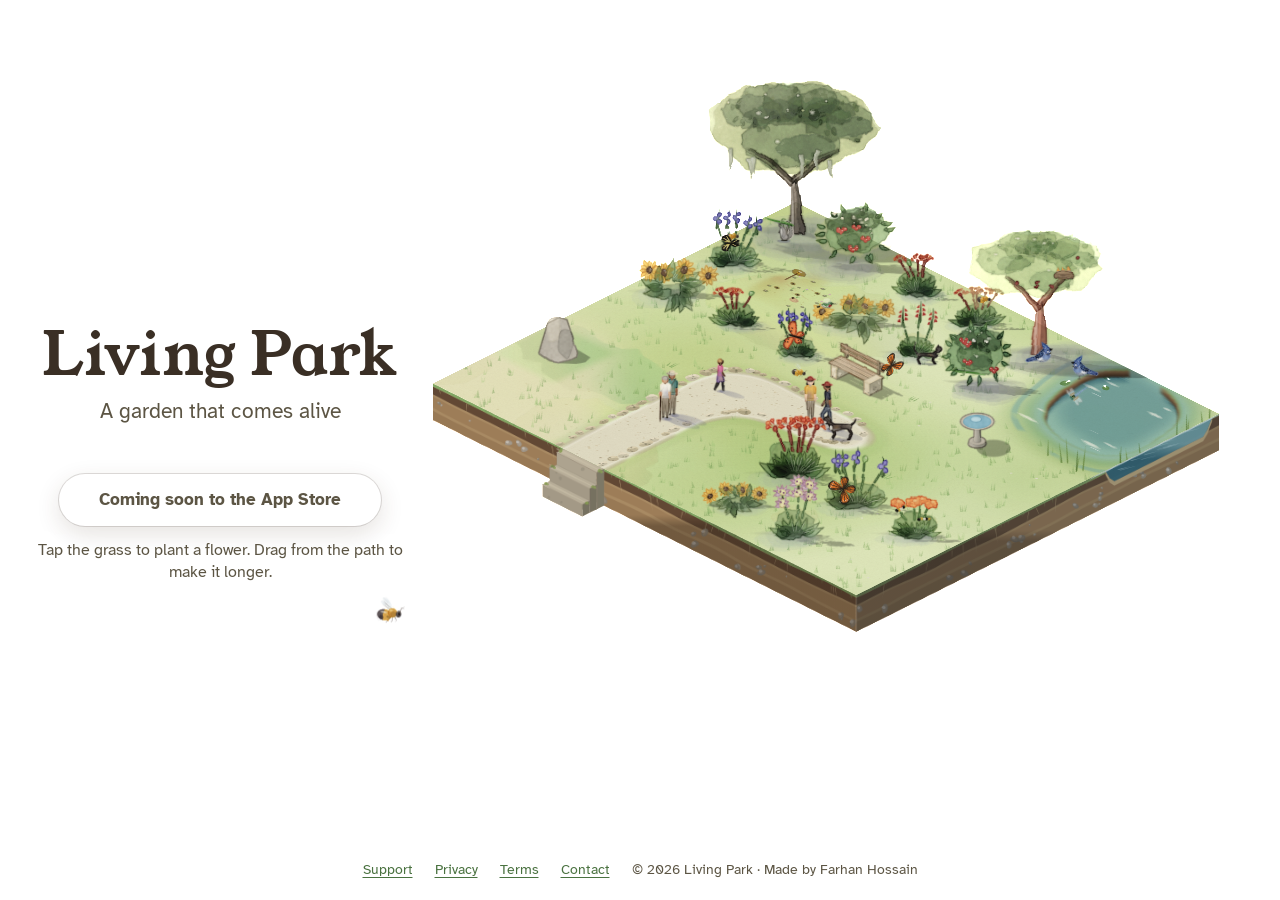
==== commit ed603a35: "A proper share picture: the name beside the garden Co-Authored-By: Claude Opus 5.5 <noreply@anthropi" ====
--- a/index.html
+++ b/index.html
@@ -36,7 +36,13 @@
     <link rel="canonical" href="https://livingpark.app/" />
     <meta property="og:title" content="Living Park" />
     <meta property="og:description" content="A calm watercolour garden you build and watch come alive." />
-    <meta property="og:image" content="https://livingpark.app/assets/icon-512.png" />
+    <meta property="og:image" content="https://livingpark.app/assets/og.png" />
+    <meta property="og:image:width" content="1200" />
+    <meta property="og:image:height" content="630" />
+    <meta property="og:type" content="website" />
+    <meta property="og:site_name" content="Living Park" />
+    <meta name="twitter:card" content="summary_large_image" />
+    <meta name="twitter:image" content="https://livingpark.app/assets/og.png" />
     </head>
   <body>
     <div id="app">
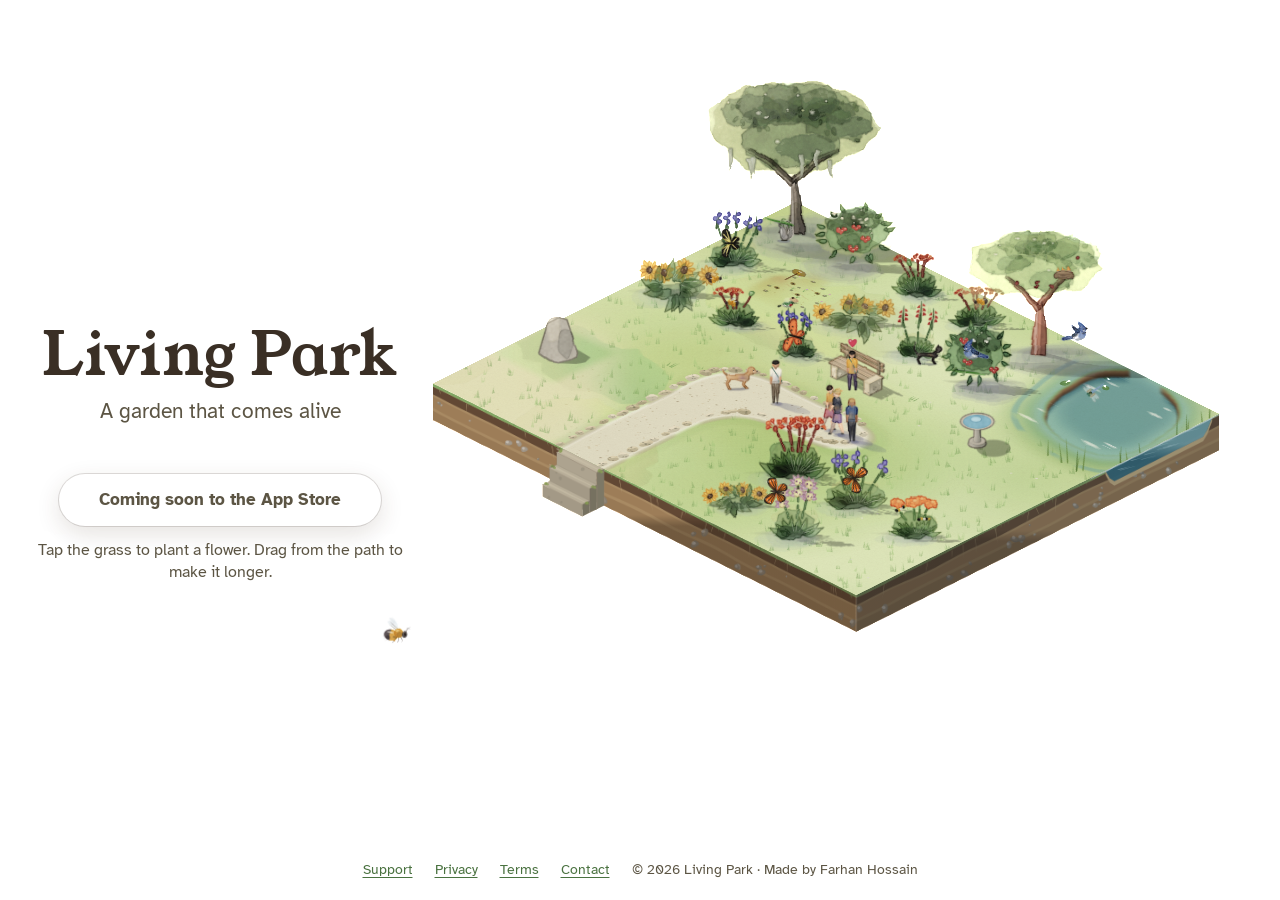
==== commit 85a0834b: "A lighter JPEG share picture, with the page address, for WhatsApp Co-Authored-By: Claude Opus 5.5 <n" ====
--- a/index.html
+++ b/index.html
@@ -36,13 +36,16 @@
     <link rel="canonical" href="https://livingpark.app/" />
     <meta property="og:title" content="Living Park" />
     <meta property="og:description" content="A calm watercolour garden you build and watch come alive." />
-    <meta property="og:image" content="https://livingpark.app/assets/og.png" />
+    <meta property="og:url" content="https://livingpark.app/" />
+    <meta property="og:image" content="https://livingpark.app/assets/og-1.jpg" />
+    <meta property="og:image:type" content="image/jpeg" />
+    <meta property="og:image:alt" content="Living Park: a small watercolour garden with flowers, a bench, a pond and people walking." />
     <meta property="og:image:width" content="1200" />
     <meta property="og:image:height" content="630" />
     <meta property="og:type" content="website" />
     <meta property="og:site_name" content="Living Park" />
     <meta name="twitter:card" content="summary_large_image" />
-    <meta name="twitter:image" content="https://livingpark.app/assets/og.png" />
+    <meta name="twitter:image" content="https://livingpark.app/assets/og-1.jpg" />
     </head>
   <body>
     <div id="app">
